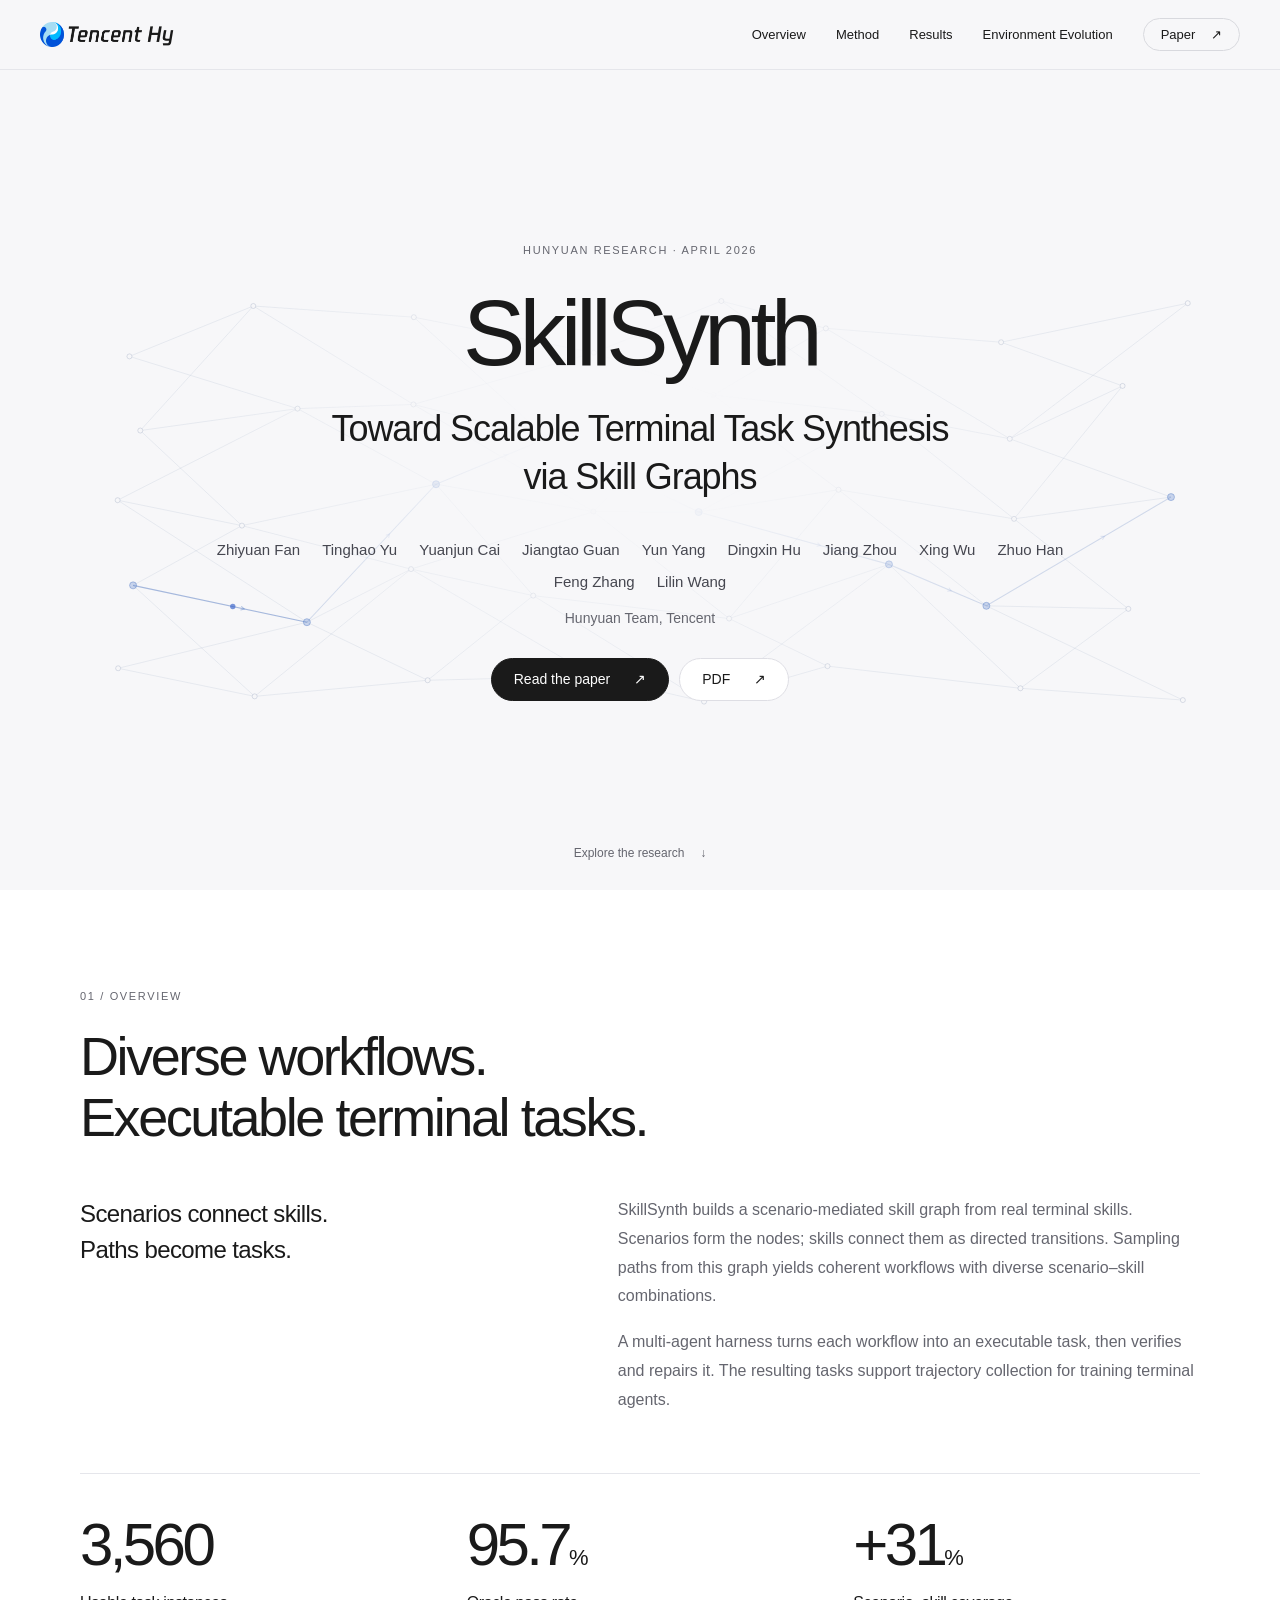
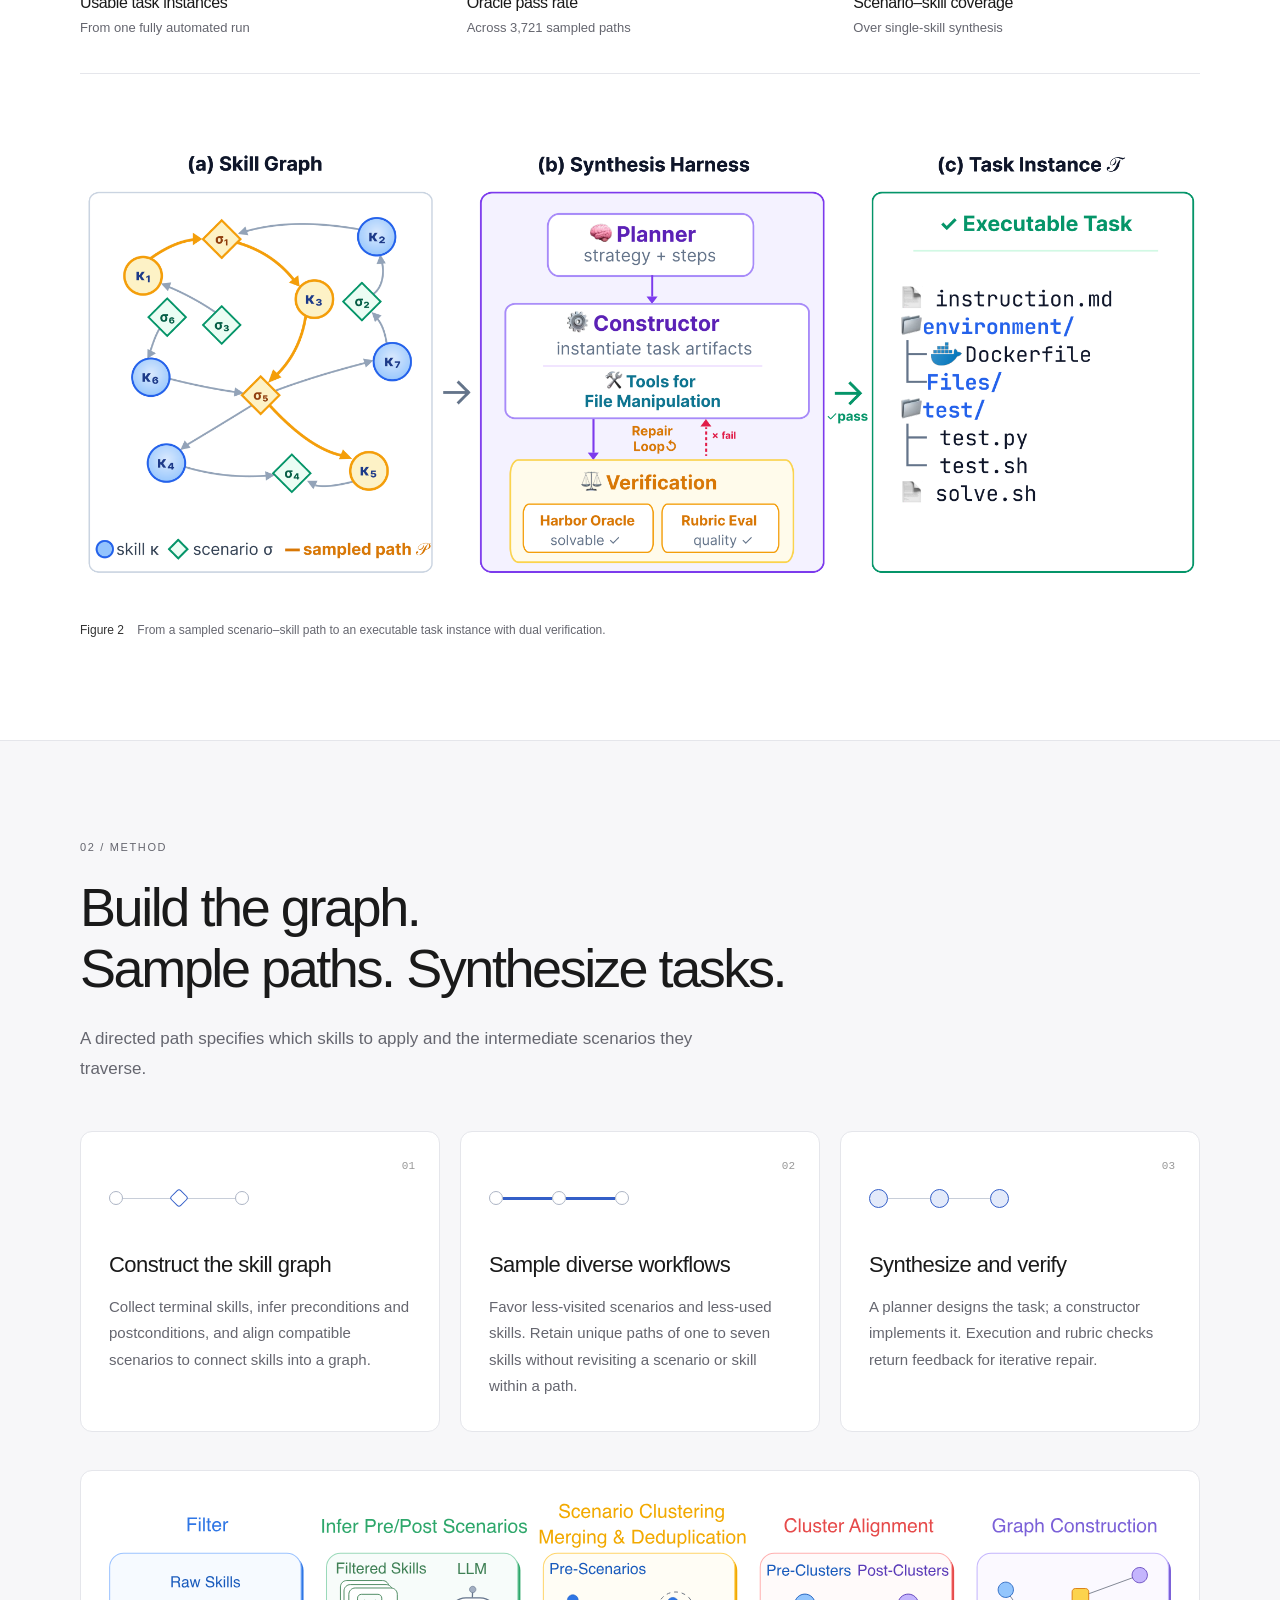
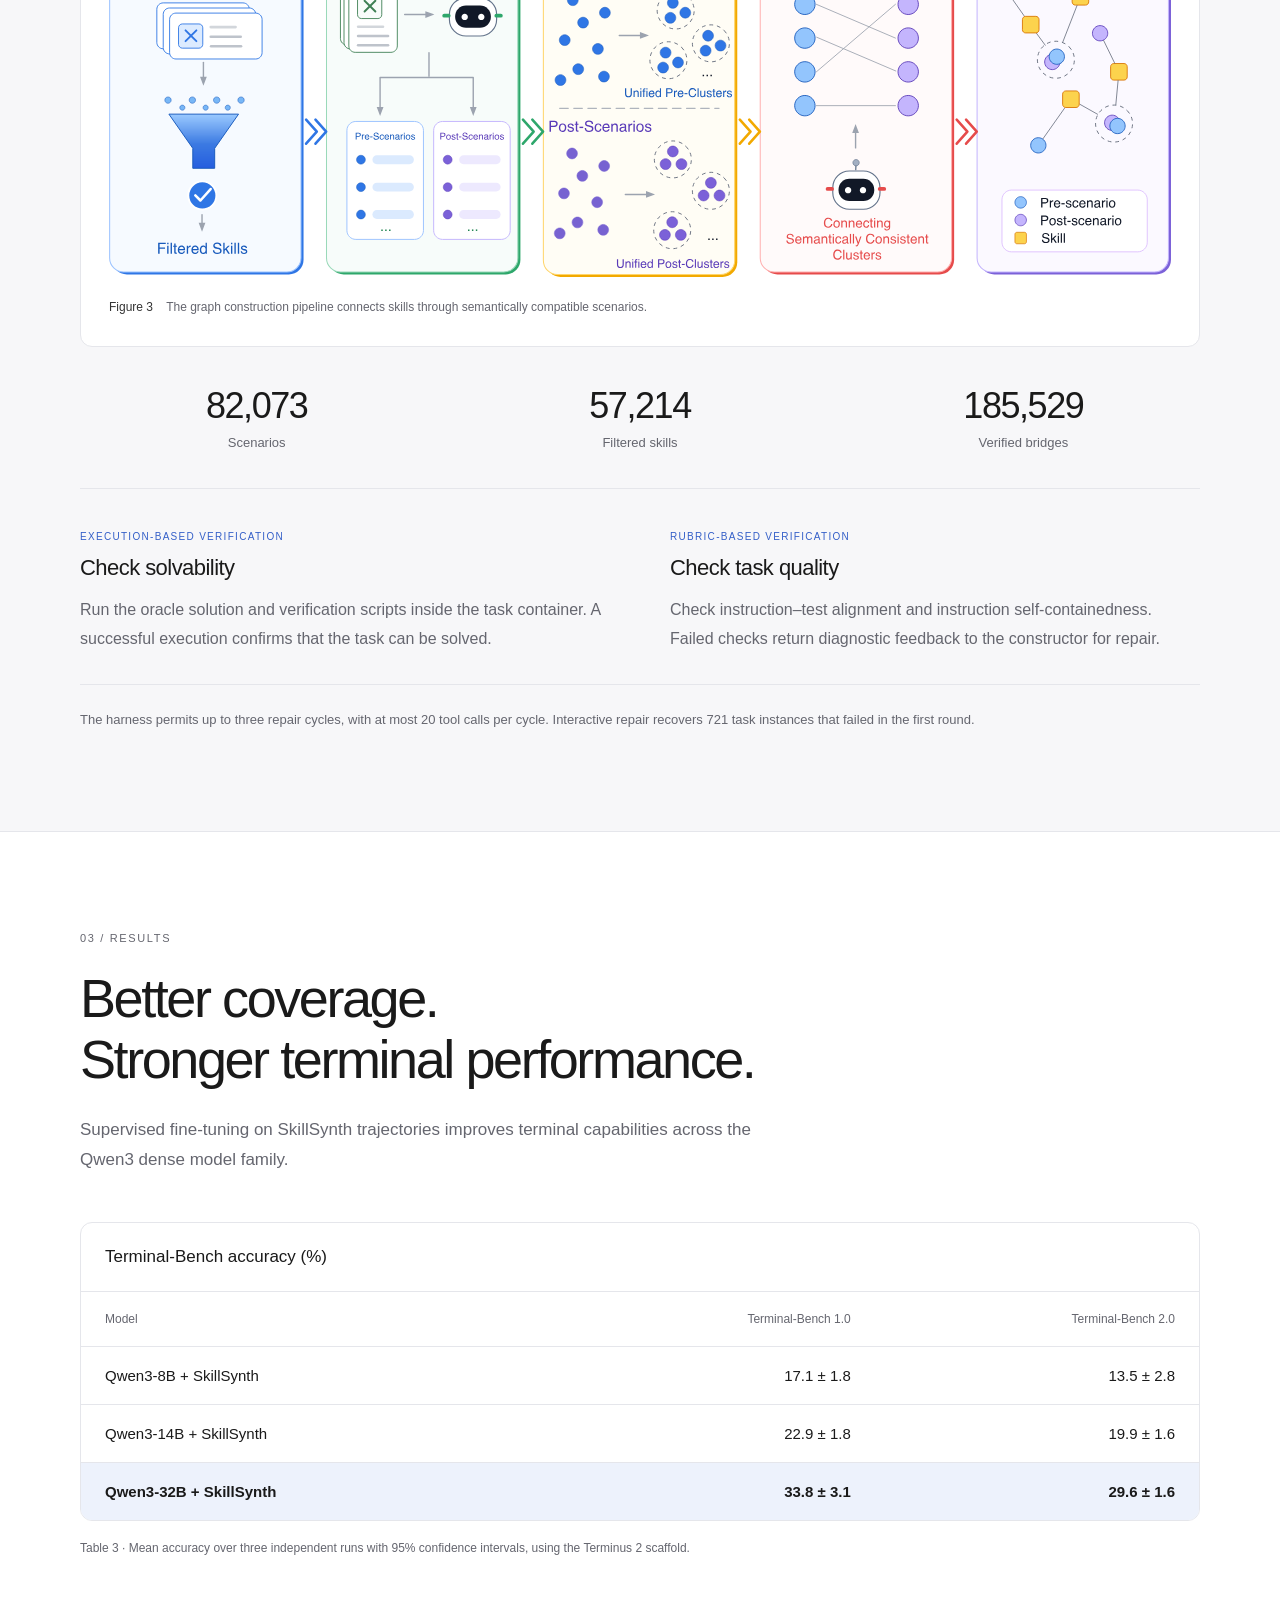
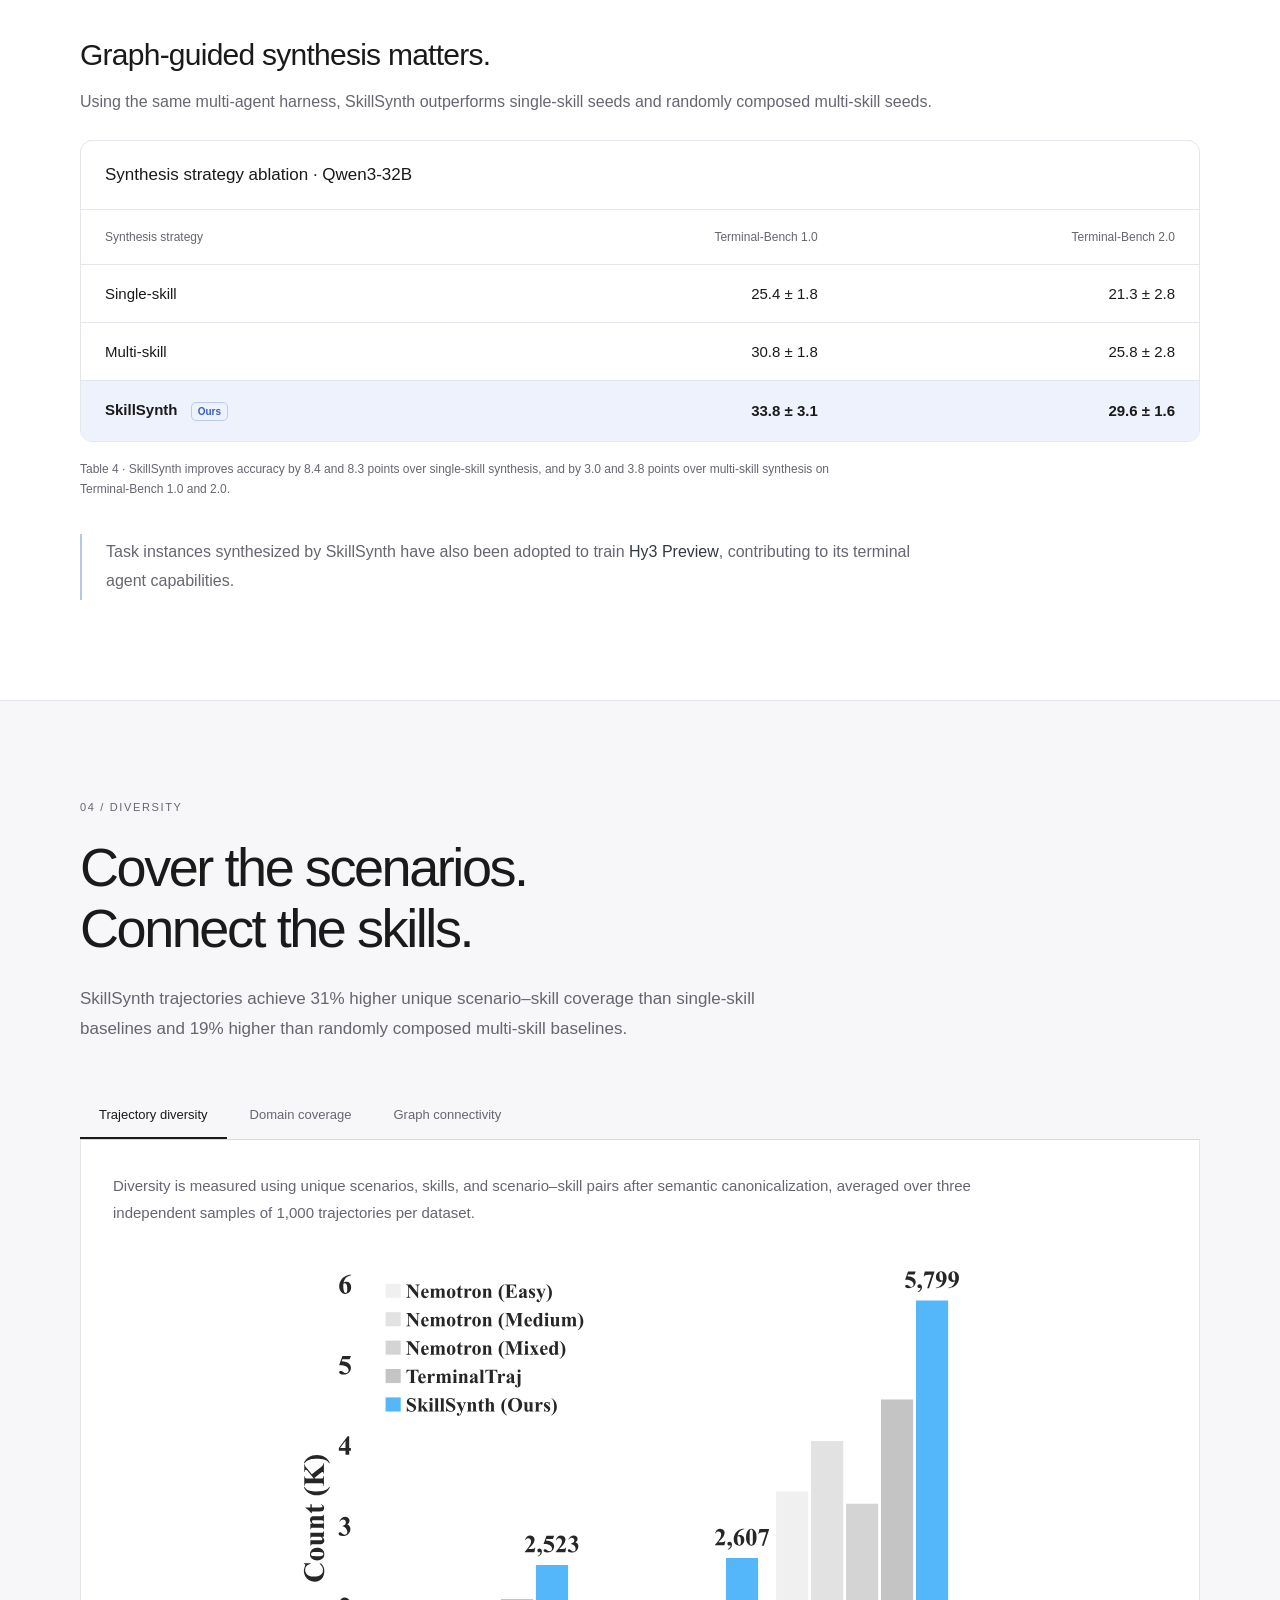
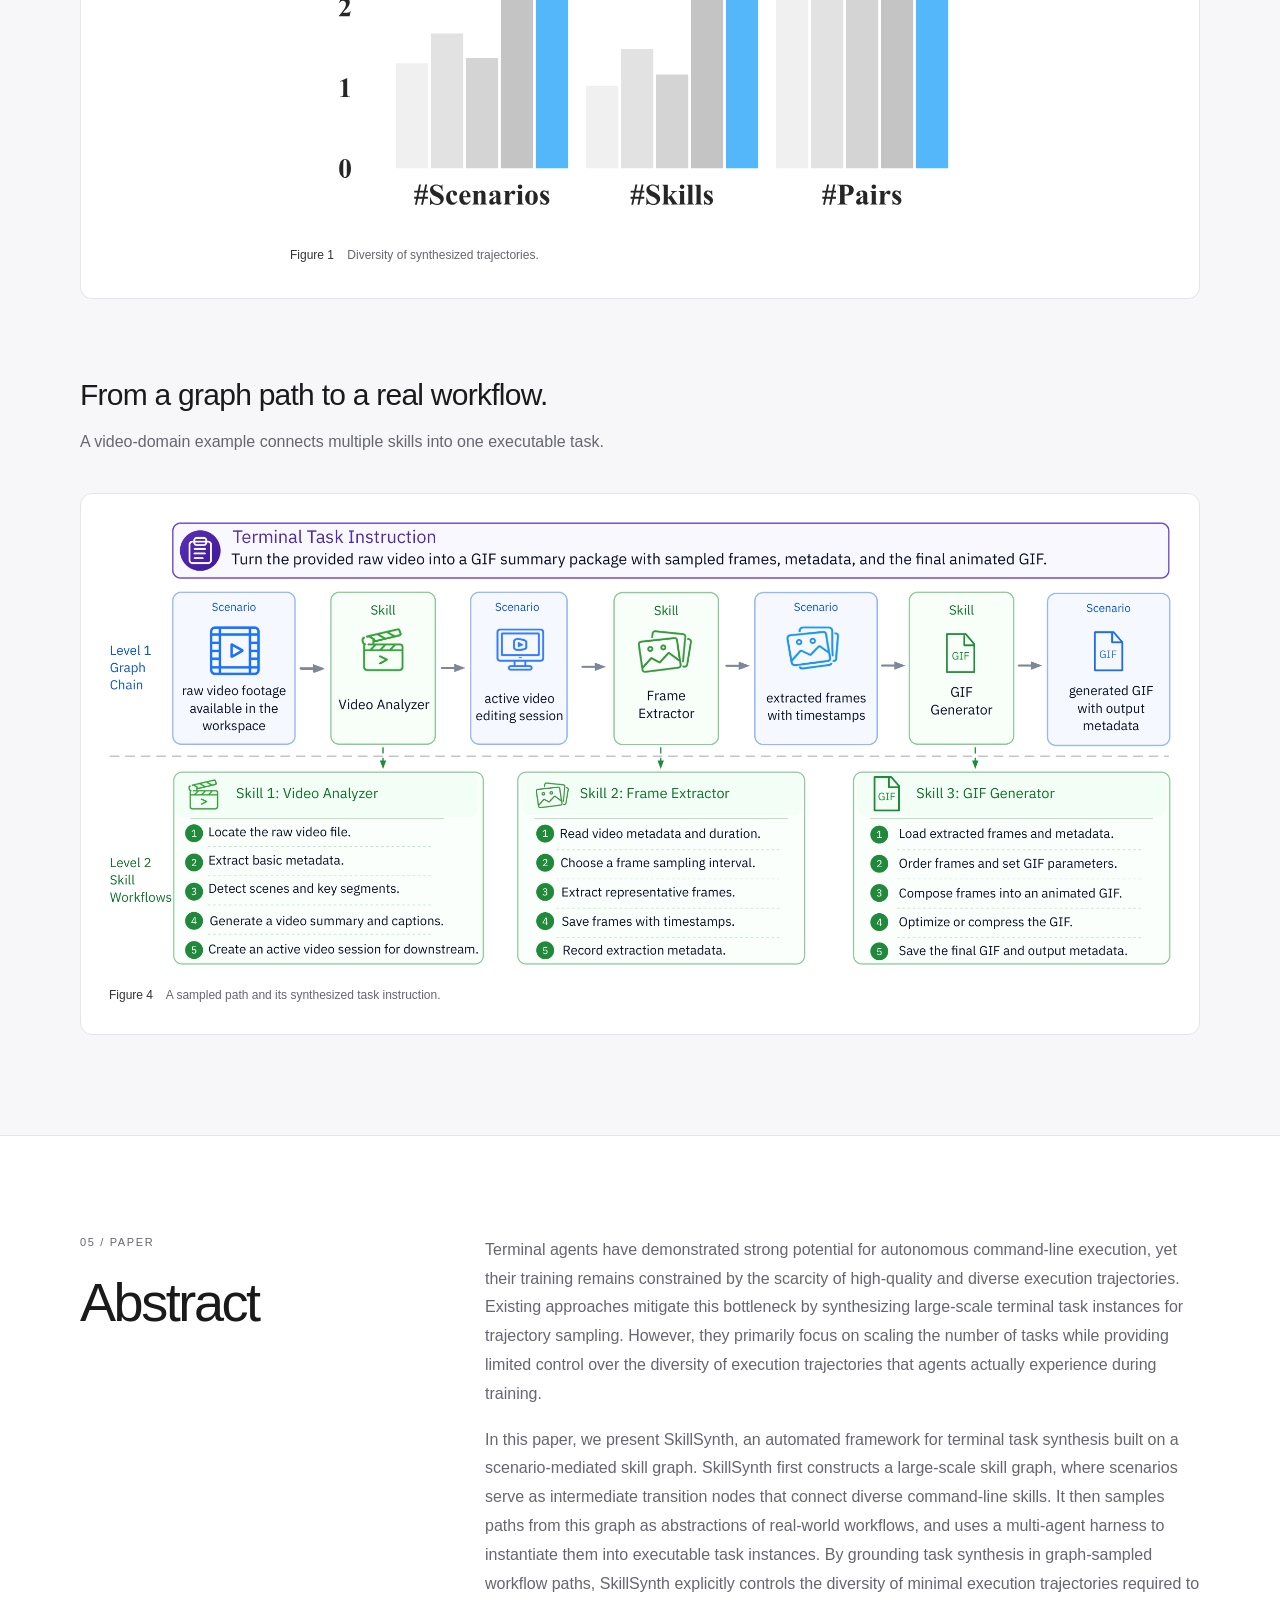
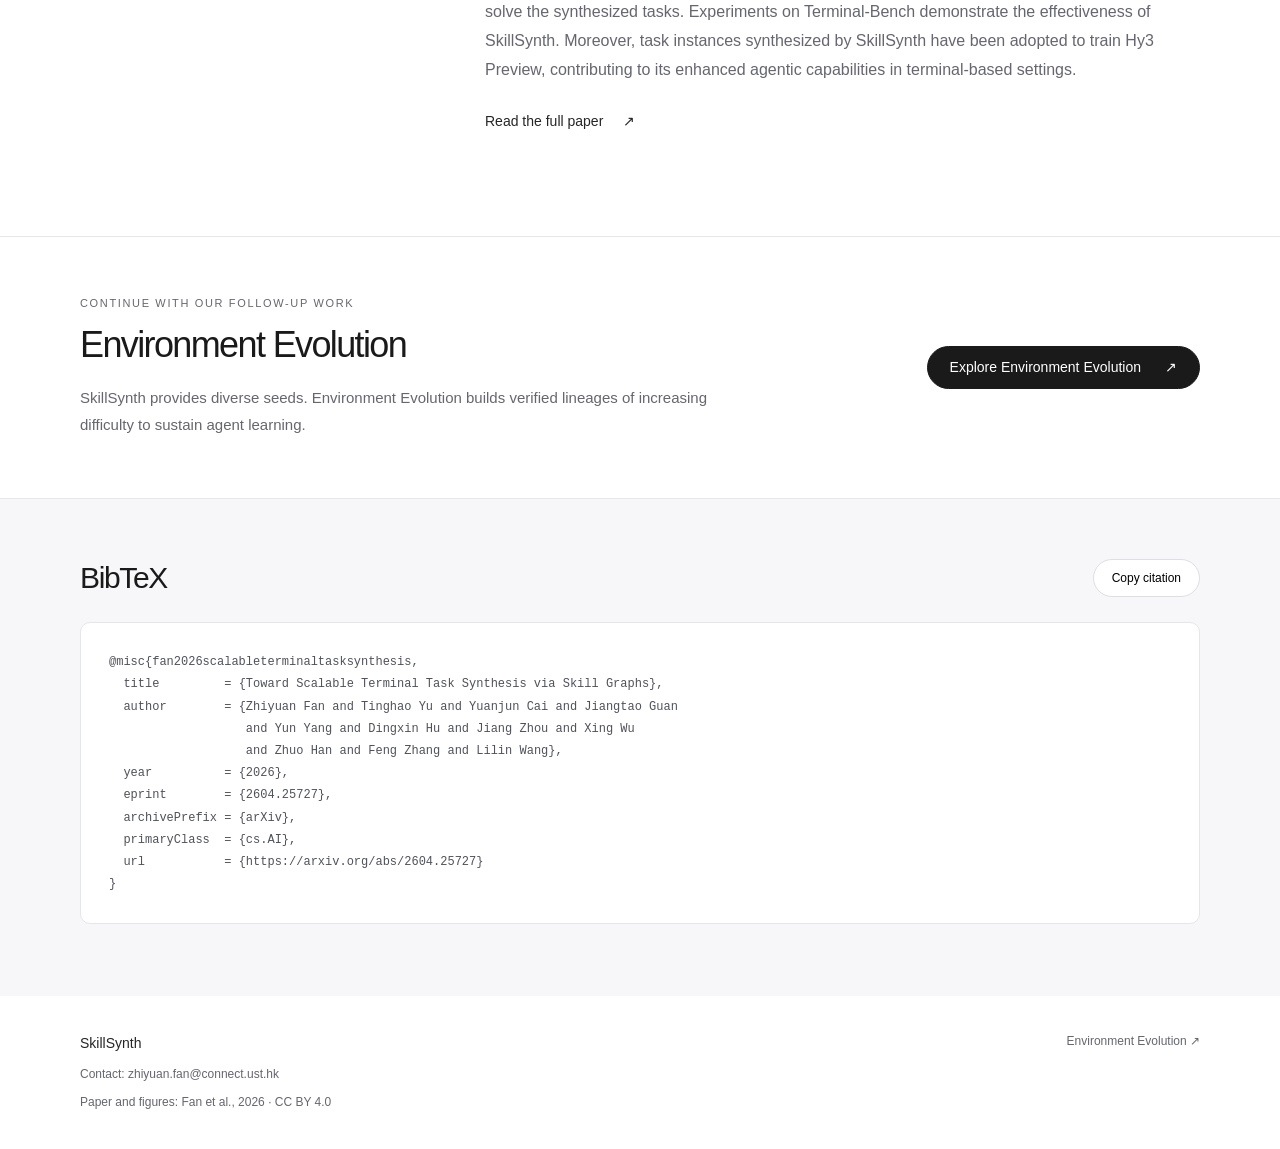
==== skillsynth/index.html @ a868270e "update" ====
<!doctype html>
<html lang="en">
<head>
  <meta charset="utf-8">
  <meta name="viewport" content="width=device-width, initial-scale=1">
  <meta name="color-scheme" content="light">
  <title>SkillSynth: Toward Scalable Terminal Task Synthesis via Skill Graphs</title>
  <meta name="description" content="SkillSynth synthesizes diverse executable terminal tasks by sampling workflows from a scenario-mediated skill graph.">
  <meta property="og:title" content="SkillSynth: Toward Scalable Terminal Task Synthesis via Skill Graphs">
  <meta property="og:description" content="From skill graphs to diverse, executable terminal tasks.">
  <meta property="og:type" content="website">
  <meta property="og:url" content="https://environment-evolution.github.io/skillsynth/">
  <meta name="citation_title" content="Toward Scalable Terminal Task Synthesis via Skill Graphs">
  <meta name="citation_author" content="Zhiyuan Fan">
  <meta name="citation_author" content="Tinghao Yu">
  <meta name="citation_author" content="Yuanjun Cai">
  <meta name="citation_author" content="Jiangtao Guan">
  <meta name="citation_author" content="Yun Yang">
  <meta name="citation_author" content="Dingxin Hu">
  <meta name="citation_author" content="Jiang Zhou">
  <meta name="citation_author" content="Xing Wu">
  <meta name="citation_author" content="Zhuo Han">
  <meta name="citation_author" content="Feng Zhang">
  <meta name="citation_author" content="Lilin Wang">
  <meta name="citation_publication_date" content="2026/04/28">
  <meta name="citation_pdf_url" content="https://arxiv.org/pdf/2604.25727">
  <link rel="canonical" href="https://environment-evolution.github.io/skillsynth/">
  <link rel="stylesheet" href="../styles.css">
  <link rel="stylesheet" href="styles.css">
  <script src="graph.js" defer></script>
  <script src="../site.js" defer></script>
</head>
<body>
  <a class="skip-link" href="#overview">Skip to content</a>
  <header class="site-header"><div class="header-inner">
    <a class="brand" href="https://hy.tencent.ai/" aria-label="Tencent Hy home"><img src="../assets/hy-logo.png" alt="Tencent Hy" width="534" height="96"></a>
    <nav aria-label="Main navigation"><a href="#overview">Overview</a><a href="#method">Method</a><a href="#results">Results</a><a href="../">Environment Evolution</a><a class="nav-paper" href="https://arxiv.org/abs/2604.25727">Paper <span aria-hidden="true">↗</span></a></nav>
  </div></header>
  <main>
    <section class="hero" aria-labelledby="paper-title">
      <canvas class="skill-graph-art" aria-hidden="true"></canvas>
      <div class="hero-content">
        <p class="eyebrow">HUNYUAN RESEARCH · APRIL 2026</p>
        <h1 id="paper-title">SkillSynth<span>Toward Scalable Terminal Task Synthesis<br> via Skill Graphs</span></h1>
        <p class="authors"><span>Zhiyuan Fan</span><span>Tinghao Yu</span><span>Yuanjun Cai</span><span>Jiangtao Guan</span><span>Yun Yang</span><span>Dingxin Hu</span><span>Jiang Zhou</span><span>Xing Wu</span><span>Zhuo Han</span><span>Feng Zhang</span><span>Lilin Wang</span></p>
        <p class="affiliation">Hunyuan Team, Tencent</p>
        <div class="hero-actions"><a class="button primary" href="https://arxiv.org/abs/2604.25727">Read the paper <span aria-hidden="true">↗</span></a><a class="button" href="https://arxiv.org/pdf/2604.25727">PDF <span aria-hidden="true">↗</span></a></div>
      </div>
      <a class="explore" href="#overview">Explore the research <span aria-hidden="true">↓</span></a>
    </section>

    <section class="section" id="overview" aria-labelledby="overview-title">
      <div class="section-heading"><p class="eyebrow">01 / OVERVIEW</p><h2 id="overview-title">Diverse workflows.<br>Executable terminal tasks.</h2></div>
      <div class="intro-grid"><p class="lead">Scenarios connect skills.<br>Paths become tasks.</p><div class="prose"><p>SkillSynth builds a scenario-mediated skill graph from real terminal skills. Scenarios form the nodes; skills connect them as directed transitions. Sampling paths from this graph yields coherent workflows with diverse scenario–skill combinations.</p><p>A multi-agent harness turns each workflow into an executable task, then verifies and repairs it. The resulting tasks support trajectory collection for training terminal agents.</p></div></div>
      <div class="highlights"><div><span class="metric">3,560</span><h3>Usable task instances</h3><p>From one fully automated run</p></div><div><span class="metric">95.7<span>%</span></span><h3>Oracle pass rate</h3><p>Across 3,721 sampled paths</p></div><div><span class="metric">+31<span>%</span></span><h3>Scenario–skill coverage</h3><p>Over single-skill synthesis</p></div></div>
      <figure class="paper-figure"><a href="assets/figures/main_v3.png" target="_blank" rel="noopener" aria-label="Open Figure 2 at full size"><img src="assets/figures/main_v3.png" alt="SkillSynth overview: sample a compositional workflow from a skill graph, instantiate it with a multi-agent harness, and verify the resulting executable terminal task." width="2040" height="778" loading="lazy"></a><figcaption><span>Figure 2</span> From a sampled scenario–skill path to an executable task instance with dual verification.</figcaption></figure>
    </section>

    <section class="band" id="method" aria-labelledby="method-title"><div class="section">
      <div class="section-heading"><p class="eyebrow">02 / METHOD</p><h2 id="method-title">Build the graph.<br>Sample paths. Synthesize tasks.</h2><p class="section-intro">A directed path specifies which skills to apply and the intermediate scenarios they traverse.</p></div>
      <div class="directions">
        <article><div class="sequence" aria-hidden="true"><i></i><b></b><i class="scenario-node"></i><b></b><i></i></div><span class="card-index">01</span><h3>Construct the skill graph</h3><p>Collect terminal skills, infer preconditions and postconditions, and align compatible scenarios to connect skills into a graph.</p></article>
        <article><div class="sequence" aria-hidden="true"><i></i><b class="skill-edge"></b><i></i><b class="skill-edge"></b><i></i></div><span class="card-index">02</span><h3>Sample diverse workflows</h3><p>Favor less-visited scenarios and less-used skills. Retain unique paths of one to seven skills without revisiting a scenario or skill within a path.</p></article>
        <article><div class="sequence" aria-hidden="true"><i class="added"></i><b></b><i class="added"></i><b></b><i class="added"></i></div><span class="card-index">03</span><h3>Synthesize and verify</h3><p>A planner designs the task; a constructor implements it. Execution and rubric checks return feedback for iterative repair.</p></article>
      </div>
      <figure class="paper-figure white"><a href="assets/figures/Building_Graph.svg" target="_blank" rel="noopener" aria-label="Open Figure 3 at full size"><img src="assets/figures/Building_Graph.svg" alt="Skill graph construction: skill filtering, scenario inference, deduplication, cross-skill alignment, and scenario merging and filtering." width="1644" height="588" loading="lazy"></a><figcaption><span>Figure 3</span> The graph construction pipeline connects skills through semantically compatible scenarios.</figcaption></figure>
      <div class="graph-stats"><div><strong>82,073</strong><span>Scenarios</span></div><div><strong>57,214</strong><span>Filtered skills</span></div><div><strong>185,529</strong><span>Verified bridges</span></div></div>
      <div class="two-columns"><article><span class="small-label">EXECUTION-BASED VERIFICATION</span><h3>Check solvability</h3><p>Run the oracle solution and verification scripts inside the task container. A successful execution confirms that the task can be solved.</p></article><article><span class="small-label">RUBRIC-BASED VERIFICATION</span><h3>Check task quality</h3><p>Check instruction–test alignment and instruction self-containedness. Failed checks return diagnostic feedback to the constructor for repair.</p></article></div>
      <p class="method-note">The harness permits up to three repair cycles, with at most 20 tool calls per cycle. Interactive repair recovers 721 task instances that failed in the first round.</p>
    </div></section>

    <section class="section" id="results" aria-labelledby="results-title">
      <div class="section-heading"><p class="eyebrow">03 / RESULTS</p><h2 id="results-title">Better coverage.<br>Stronger terminal performance.</h2><p class="section-intro">Supervised fine-tuning on SkillSynth trajectories improves terminal capabilities across the Qwen3 dense model family.</p></div>
      <div class="table-wrap"><table><caption>Terminal-Bench accuracy (%)</caption><thead><tr><th scope="col">Model</th><th scope="col">Terminal-Bench 1.0</th><th scope="col">Terminal-Bench 2.0</th></tr></thead><tbody><tr><th scope="row">Qwen3-8B + SkillSynth</th><td>17.1 ± 1.8</td><td>13.5 ± 2.8</td></tr><tr><th scope="row">Qwen3-14B + SkillSynth</th><td>22.9 ± 1.8</td><td>19.9 ± 1.6</td></tr><tr class="our-result"><th scope="row">Qwen3-32B + SkillSynth</th><td>33.8 ± 3.1</td><td>29.6 ± 1.6</td></tr></tbody></table></div>
      <p class="result-note">Table 3 · Mean accuracy over three independent runs with 95% confidence intervals, using the Terminus 2 scaffold.</p>
      <div class="method-heading"><h3>Graph-guided synthesis matters.</h3><p>Using the same multi-agent harness, SkillSynth outperforms single-skill seeds and randomly composed multi-skill seeds.</p></div>
      <div class="table-wrap ablation-table"><table><caption>Synthesis strategy ablation · Qwen3-32B</caption><thead><tr><th scope="col">Synthesis strategy</th><th scope="col">Terminal-Bench 1.0</th><th scope="col">Terminal-Bench 2.0</th></tr></thead><tbody><tr><th scope="row">Single-skill</th><td>25.4 ± 1.8</td><td>21.3 ± 2.8</td></tr><tr><th scope="row">Multi-skill</th><td>30.8 ± 1.8</td><td>25.8 ± 2.8</td></tr><tr class="our-result"><th scope="row">SkillSynth <span>Ours</span></th><td>33.8 ± 3.1</td><td>29.6 ± 1.6</td></tr></tbody></table></div>
      <p class="result-note">Table 4 · SkillSynth improves accuracy by 8.4 and 8.3 points over single-skill synthesis, and by 3.0 and 3.8 points over multi-skill synthesis on Terminal-Bench 1.0 and 2.0.</p>
      <div class="adoption-note"><p>Task instances synthesized by SkillSynth have also been adopted to train <strong>Hy3 Preview</strong>, contributing to its terminal agent capabilities.</p></div>
    </section>

    <section class="band" aria-labelledby="diversity-title"><div class="section">
      <div class="section-heading"><p class="eyebrow">04 / DIVERSITY</p><h2 id="diversity-title">Cover the scenarios.<br>Connect the skills.</h2><p class="section-intro">SkillSynth trajectories achieve 31% higher unique scenario–skill coverage than single-skill baselines and 19% higher than randomly composed multi-skill baselines.</p></div>
      <div class="tabs" role="tablist" aria-label="Diversity analyses"><button type="button" role="tab" id="tab-coverage" aria-selected="true" aria-controls="panel-coverage">Trajectory diversity</button><button type="button" role="tab" id="tab-domains" aria-selected="false" aria-controls="panel-domains" tabindex="-1">Domain coverage</button><button type="button" role="tab" id="tab-connectivity" aria-selected="false" aria-controls="panel-connectivity" tabindex="-1">Graph connectivity</button></div>
      <div class="analysis-panel" role="tabpanel" id="panel-coverage" aria-labelledby="tab-coverage" tabindex="0"><p>Diversity is measured using unique scenarios, skills, and scenario–skill pairs after semantic canonicalization, averaged over three independent samples of 1,000 trajectories per dataset.</p><figure class="compact-figure"><a href="assets/figures/diversity_three_metric_groups.svg" target="_blank" rel="noopener" aria-label="Open Figure 1 at full size"><img src="assets/figures/diversity_three_metric_groups.svg" alt="Comparison of unique scenarios, skills, and scenario–skill pairs across task synthesis strategies, showing higher trajectory diversity with SkillSynth." width="774" height="633" loading="lazy"></a><figcaption><span>Figure 1</span> Diversity of synthesized trajectories.</figcaption></figure></div>
      <div class="analysis-panel" role="tabpanel" id="panel-domains" aria-labelledby="tab-domains" tabindex="0" hidden><p>The skill graph covers a broad range of domains, including long-tail areas such as Audio &amp; Speech and 3D &amp; Simulation.</p><figure class="compact-figure"><a href="assets/figures/category_distribution_sorted_bar_gradient.svg" target="_blank" rel="noopener" aria-label="Open skill domain distribution at full size"><img src="assets/figures/category_distribution_sorted_bar_gradient.svg" alt="Distribution of skills across domains in the SkillSynth graph." width="1398" height="849" loading="lazy"></a><figcaption>Skill-domain distribution from the paper’s graph analysis.</figcaption></figure></div>
      <div class="analysis-panel" role="tabpanel" id="panel-connectivity" aria-labelledby="tab-connectivity" tabindex="0" hidden><p>85.6% of scenarios belong to the largest weakly connected component. The graph contains 16,632,220 enumerated paths requiring seven or more skills.</p><figure class="compact-figure"><a href="assets/figures/degree_final.svg" target="_blank" rel="noopener" aria-label="Open scenario degree distribution at full size"><img src="assets/figures/degree_final.svg" alt="Scenario node degree distribution in the constructed skill graph." width="741" height="531" loading="lazy"></a><figcaption>Scenario-node degree distribution from the paper’s graph analysis.</figcaption></figure></div>
      <div class="method-heading"><h3>From a graph path to a real workflow.</h3><p>A video-domain example connects multiple skills into one executable task.</p></div>
      <figure class="paper-figure white"><a href="assets/figures/Example.png" target="_blank" rel="noopener" aria-label="Open Figure 4 at full size"><img src="assets/figures/Example.png" alt="An example skill-graph path in the video domain and the corresponding synthesized task instruction, requiring multiple skills in sequence." width="2028" height="847" loading="lazy"></a><figcaption><span>Figure 4</span> A sampled path and its synthesized task instruction.</figcaption></figure>
    </div></section>

    <section class="section abstract-section" aria-labelledby="abstract-title"><div class="section-heading"><p class="eyebrow">05 / PAPER</p><h2 id="abstract-title">Abstract</h2></div><div class="abstract-text"><p>Terminal agents have demonstrated strong potential for autonomous command-line execution, yet their training remains constrained by the scarcity of high-quality and diverse execution trajectories. Existing approaches mitigate this bottleneck by synthesizing large-scale terminal task instances for trajectory sampling. However, they primarily focus on scaling the number of tasks while providing limited control over the diversity of execution trajectories that agents actually experience during training.</p><p>In this paper, we present SkillSynth, an automated framework for terminal task synthesis built on a scenario-mediated skill graph. SkillSynth first constructs a large-scale skill graph, where scenarios serve as intermediate transition nodes that connect diverse command-line skills. It then samples paths from this graph as abstractions of real-world workflows, and uses a multi-agent harness to instantiate them into executable task instances. By grounding task synthesis in graph-sampled workflow paths, SkillSynth explicitly controls the diversity of minimal execution trajectories required to solve the synthesized tasks. Experiments on Terminal-Bench demonstrate the effectiveness of SkillSynth. Moreover, task instances synthesized by SkillSynth have been adopted to train Hy3 Preview, contributing to its enhanced agentic capabilities in terminal-based settings.</p><a class="text-link" href="https://arxiv.org/html/2604.25727v1">Read the full paper <span aria-hidden="true">↗</span></a></div></section>

    <section class="followup-band" aria-labelledby="followup-title"><div class="section"><div><p class="eyebrow">CONTINUE WITH OUR FOLLOW-UP WORK</p><h2 id="followup-title">Environment Evolution</h2><p>SkillSynth provides diverse seeds. Environment Evolution builds verified lineages of increasing difficulty to sustain agent learning.</p></div><a class="button primary" href="../">Explore Environment Evolution <span aria-hidden="true">↗</span></a></div></section>

    <section class="citation-band" id="citation" aria-labelledby="citation-title"><div class="section"><div class="citation-heading"><h2 id="citation-title">BibTeX</h2><button type="button" class="button copy-button" id="copy-citation">Copy citation</button></div><pre tabindex="0" aria-label="BibTeX citation"><code id="bibtex">@misc{fan2026scalableterminaltasksynthesis,
  title         = {Toward Scalable Terminal Task Synthesis via Skill Graphs},
  author        = {Zhiyuan Fan and Tinghao Yu and Yuanjun Cai and Jiangtao Guan
                   and Yun Yang and Dingxin Hu and Jiang Zhou and Xing Wu
                   and Zhuo Han and Feng Zhang and Lilin Wang},
  year          = {2026},
  eprint        = {2604.25727},
  archivePrefix = {arXiv},
  primaryClass  = {cs.AI},
  url           = {https://arxiv.org/abs/2604.25727}
}</code></pre><p class="copy-status" id="copy-status" role="status" aria-live="polite"></p></div></section>
  </main>
  <footer class="site-footer"><div><span>SkillSynth</span><p>Contact: <a href="mailto:zhiyuan.fan@connect.ust.hk">zhiyuan.fan@connect.ust.hk</a></p><p>Paper and figures: <a href="https://arxiv.org/abs/2604.25727">Fan et al., 2026</a> · <a href="https://creativecommons.org/licenses/by/4.0/">CC BY 4.0</a></p></div><a href="../">Environment Evolution ↗</a></footer>
</body>
</html>
---- styles.css ----
:root{font-family:Inter,-apple-system,BlinkMacSystemFont,"Segoe UI",Helvetica,Arial,sans-serif;color:#1a1a1a;background:#fff;font-synthesis:none;-webkit-font-smoothing:antialiased;text-rendering:optimizeLegibility;--muted:#65666f;--line:#e5e6eb;--paper:#f7f7f9;--blue:#345fc8}
*{box-sizing:border-box}html{scroll-behavior:smooth;scroll-padding-top:88px}body{margin:0}a{color:inherit;text-decoration:none}button{font:inherit;cursor:pointer}button,a{-webkit-tap-highlight-color:transparent}a:focus-visible,button:focus-visible,[tabindex]:focus-visible{outline:2px solid var(--blue);outline-offset:5px}img{display:block;max-width:100%;height:auto}figure,p{margin:0}h1,h2,h3{margin:0;font-weight:500}h2{font-size:clamp(34px,4.3vw,54px);line-height:1.13;letter-spacing:-.045em}h3{font-size:22px;line-height:1.3;letter-spacing:-.025em}[hidden]{display:none!important}.skip-link{position:fixed;left:16px;top:-80px;padding:12px 20px;background:#fff;z-index:100}.skip-link:focus{top:12px}
.site-header{position:sticky;top:0;z-index:20;background:rgba(247,247,249,.93);backdrop-filter:blur(16px);border-bottom:1px solid var(--line)}.header-inner{max-width:1280px;margin:auto;padding:18px 40px;display:flex;align-items:center;justify-content:space-between;gap:24px}.brand img{width:134px}.header-inner nav{display:flex;align-items:center;gap:30px;font-size:13px}.header-inner nav a:hover{color:var(--blue)}.nav-paper{border:1px solid #d8d9de;border-radius:30px;padding:8px 17px}.nav-paper span{margin-left:12px}
.hero{position:relative;isolation:isolate;overflow:hidden;min-height:740px;min-height:min(820px,calc(100svh - 69px));display:grid;place-items:center;background:var(--paper);padding:95px 24px 110px;text-align:center}.evolution-art{position:absolute;inset:0;z-index:-1;width:100%;height:100%;pointer-events:none;mask-image:radial-gradient(ellipse 35% 30% at 50% 42%,transparent 12%,#000 100%)}.hero-content{max-width:1120px;animation:arrive 1.2s ease-out both}.eyebrow{font-size:11px;letter-spacing:.15em;font-weight:500;color:var(--muted);margin-bottom:24px}.hero .eyebrow{margin-bottom:27px}h1{font-size:clamp(46px,6.8vw,88px);line-height:1.08;letter-spacing:-.06em}h1>span{display:block;font-size:clamp(30px,3.3vw,43px);line-height:1.3;font-weight:400;letter-spacing:-.03em;margin-top:17px}.authors{display:flex;justify-content:center;flex-wrap:wrap;gap:9px 22px;max-width:850px;margin:37px auto 0;font-size:15px;line-height:1.5;color:#464750}.authors span{white-space:nowrap}.affiliation{margin-top:17px;color:var(--muted);font-size:14px}.hero-actions{display:flex;justify-content:center;gap:10px;margin-top:32px}.button{display:inline-flex;align-items:center;justify-content:center;gap:24px;min-height:43px;padding:11px 22px;border:1px solid #dedee4;border-radius:28px;background:#fff;font-size:14px;line-height:1.3;transition:background .2s,transform .2s}.button:hover{background:#ededf2;transform:translateY(-1px)}.button.primary{background:#1a1a1a;color:#fff;border-color:#1a1a1a}.button.primary:hover{background:#373737}.explore{position:absolute;bottom:30px;font-size:12px;color:var(--muted);display:flex;gap:16px;align-items:center}
.section{width:min(1120px,calc(100% - 80px));margin:0 auto;padding:100px 0}.section-heading{margin-bottom:48px}.section-intro{max-width:680px;font-size:17px;line-height:1.75;color:var(--muted);margin-top:25px}.intro-grid{display:grid;grid-template-columns:1fr 1.25fr;gap:72px}.lead{font-size:24px;line-height:1.5;letter-spacing:-.025em}.prose,.two-columns p,.scheduler-rule,.abstract-text{color:var(--muted);font-size:16px;line-height:1.8}.prose p+p,.abstract-text p+p{margin-top:17px}.highlights{display:grid;grid-template-columns:repeat(3,1fr);gap:40px;margin:58px 0;border-top:1px solid var(--line);border-bottom:1px solid var(--line);padding:38px 0}.metric{display:block;font-size:60px;line-height:1.1;letter-spacing:-.06em;font-weight:500;margin-bottom:15px}.metric>span{font-size:22px;letter-spacing:-.02em}.highlights h3{font-size:16px;margin-bottom:7px}.highlights p{font-size:13px;color:var(--muted)}.paper-figure{margin-top:38px}.paper-figure>a{display:block;padding:20px 0}.paper-figure img{width:100%}figcaption{font-size:12px;line-height:1.7;color:var(--muted);margin-top:20px;max-width:940px}figcaption>span{color:#333;font-weight:500;margin-right:10px}.white{padding:28px;background:#fff;border:1px solid var(--line);border-radius:12px}.white>a{padding:0}.band{background:var(--paper);border-block:1px solid var(--line)}
.directions{display:grid;grid-template-columns:repeat(3,1fr);gap:20px}.directions article{position:relative;padding:32px 28px;background:#fff;border:1px solid var(--line);border-radius:12px}.card-index{position:absolute;right:24px;top:28px;color:#999;font-family:ui-monospace,monospace;font-size:11px}.directions p{font-size:15px;line-height:1.75;color:var(--muted);margin-top:14px}.sequence{display:flex;align-items:center;width:140px;height:44px;margin:12px 0 31px}.sequence i{width:14px;height:14px;border:1px solid #adb5c5;border-radius:50%;flex-shrink:0;background:#fff}.sequence b{height:1px;flex:1;background:#c8ced9}.sequence .added{background:#e3eafa;border-color:var(--blue);width:19px;height:19px}.sequence .scenario-node{border-color:var(--blue);border-radius:3px;transform:rotate(45deg)}.sequence .skill-edge{background:var(--blue);height:3px}.method-heading{margin-top:76px}.method-heading h3{font-size:30px}.method-heading p{margin-top:14px;color:var(--muted);line-height:1.7}.two-columns{display:grid;grid-template-columns:1fr 1fr;gap:60px;margin-top:42px}.small-label{font-size:10px;color:var(--blue);letter-spacing:.13em;display:block;margin-bottom:12px}.two-columns h3{margin-bottom:14px}.method-note{font-size:13px;line-height:1.7;color:var(--muted);margin-top:30px;padding-top:24px;border-top:1px solid var(--line)}
.lineage{display:flex;align-items:center;justify-content:space-between;gap:20px;padding:24px 0 42px}.lineage>div{width:180px;border:1px solid var(--line);border-radius:12px;text-align:center;padding:28px 14px;background:var(--paper)}.lineage div>span{display:block;font-size:10px;letter-spacing:.08em;color:var(--muted)}.lineage strong{display:block;font-family:Georgia,serif;font-weight:400;font-size:42px;margin-top:14px}.lineage .active-generation{border-color:#b5c5ed;background:#f2f5fc}.lineage-arrow{font-size:24px;color:#b4bac6}.scheduler-rule{display:grid;grid-template-columns:1fr 1fr;gap:60px;border-top:1px solid var(--line);padding-top:30px}.scheduler-rule strong{font-weight:500;color:#292929}
.table-wrap{overflow-x:auto;border:1px solid var(--line);border-radius:12px;background:#fff}table{border-collapse:collapse;width:100%;text-align:left;font-size:15px}caption{text-align:left;padding:24px;font-size:17px;font-weight:500}th,td{padding:20px 24px;border-top:1px solid var(--line)}thead th{font-size:12px;color:var(--muted);font-weight:400}tbody th{font-weight:400}td{font-variant-numeric:tabular-nums}th:not(:first-child),td{text-align:right}.our-result{background:#edf2fc}.our-result th,.our-result td{font-weight:600}.our-result th>span{display:inline-block;font-size:10px;border:1px solid #bccbef;color:var(--blue);border-radius:5px;padding:3px 6px;margin-left:9px;vertical-align:middle}.result-note{font-size:12px;color:var(--muted);line-height:1.7;margin-top:17px;max-width:800px}.analysis-heading{margin-top:64px;margin-bottom:25px;font-size:27px}.tabs{display:flex;gap:4px;border-bottom:1px solid #d7dae2;overflow-x:auto}.tabs button{white-space:nowrap;background:none;border:0;border-bottom:2px solid transparent;padding:15px 19px;color:var(--muted);font-size:13px}.tabs button[aria-selected=true]{border-color:#1a1a1a;color:#1a1a1a}.tabs button:hover{color:var(--blue)}.analysis-panel{background:#fff;border:1px solid var(--line);border-top:0;padding:32px;border-radius:0 0 12px 12px}.analysis-panel>p{max-width:880px;font-size:15px;line-height:1.8;color:var(--muted);margin-bottom:28px}.analysis-panel img{width:100%}.abstract-section{display:grid;grid-template-columns:1fr 2.2fr;gap:80px}.abstract-text{font-size:16px}.text-link{display:inline-flex;gap:20px;color:#252525;margin-top:24px;font-size:14px}.text-link:hover{text-decoration:underline}.citation-band{background:var(--paper);border-top:1px solid var(--line)}.citation-band .section{padding:60px 0 42px}.citation-heading{display:flex;align-items:center;justify-content:space-between;gap:20px;margin-bottom:25px}.citation-heading h2{font-size:30px}.copy-button{font-size:12px;min-height:38px;padding:10px 18px}pre{margin:0;padding:28px;background:#fff;border:1px solid var(--line);border-radius:10px;white-space:pre-wrap;overflow-wrap:anywhere;font-size:12px;line-height:1.85;color:#50525b}code{font-family:ui-monospace,SFMono-Regular,Menlo,Consolas,monospace}.copy-status{min-height:20px;font-size:12px;color:var(--muted);margin-top:10px}.site-footer{max-width:1200px;margin:auto;padding:35px 40px;display:flex;justify-content:space-between;gap:25px;color:var(--muted);font-size:12px;line-height:1.8}.site-footer>div>span{font-size:14px;color:#252525}.site-footer p{margin-top:7px}.site-footer a:hover{text-decoration:underline}.site-footer>a{white-space:nowrap}
.prior-work{display:flex;align-items:center;justify-content:space-between;gap:32px;margin-bottom:32px;padding:26px 28px;border:1px solid var(--line);border-radius:12px;background:#fff}.prior-work>div{max-width:760px}.prior-work h3{font-size:20px}.prior-work p{margin-top:10px;color:var(--muted);font-size:14px;line-height:1.75}.prior-work .button{flex-shrink:0}.prior-work .small-label{margin-bottom:10px}
@media(max-width:600px){.prior-work{align-items:flex-start;flex-direction:column;gap:20px;padding:23px}.prior-work h3{font-size:20px}.prior-work p{font-size:14px}}
@keyframes arrive{from{opacity:0;transform:translateY(12px)}to{opacity:1;transform:translateY(0)}}
@media(min-width:1600px){.hero{min-height:790px}}
@media(max-width:900px){.header-inner{padding-inline:24px}.header-inner nav{gap:18px}.section{width:calc(100% - 48px);padding:75px 0}.hero{min-height:720px}.intro-grid{gap:35px}.directions{gap:12px}.directions article{padding:28px 20px}.directions h3{font-size:20px}.sequence{width:110px}.two-columns,.scheduler-rule{gap:35px}.abstract-section{gap:35px;grid-template-columns:1fr 2fr}.lineage{gap:12px}.lineage>div{width:150px}.metric{font-size:50px}}
@media(max-width:600px){html{scroll-padding-top:78px}.header-inner{padding:16px 20px}.brand img{width:120px}.header-inner nav>a:not(.nav-paper){display:none}.nav-paper{font-size:12px;padding:7px 13px}.hero{min-height:720px;padding:78px 22px 90px}.hero .eyebrow{font-size:9px;letter-spacing:.11em}h1{font-size:48px;max-width:440px;line-height:1.07}h1>span{font-size:27px;margin-top:18px}.authors{font-size:12px;gap:8px 16px;margin-top:29px;max-width:340px}.affiliation{font-size:13px}.hero-actions{margin-top:27px}.explore{bottom:26px}.section{width:calc(100% - 40px);padding:58px 0}.section-heading{margin-bottom:30px}.section-heading .eyebrow{margin-bottom:18px}h2{font-size:36px}.section-intro{font-size:15px;margin-top:20px}.intro-grid,.two-columns,.scheduler-rule,.abstract-section{grid-template-columns:1fr;gap:24px}.lead{font-size:21px}.prose,.two-columns p,.scheduler-rule,.abstract-text{font-size:15px}.highlights{gap:20px 12px;margin:34px 0;padding:28px 0}.metric{font-size:36px;margin-bottom:12px}.metric>span{font-size:14px}.highlights h3{font-size:12px}.highlights p{font-size:10px;line-height:1.5}.paper-figure{margin-top:28px}.white{padding:15px}figcaption{font-size:11px;margin-top:14px}.directions{grid-template-columns:1fr;gap:14px}.directions article{padding:23px}.sequence{height:24px;margin:3px 0 22px;width:130px}.directions p{font-size:14px}.method-heading{margin-top:42px}.method-heading h3{font-size:26px}.method-heading p{font-size:14px}.two-columns{margin-top:28px;gap:30px}.lineage{gap:7px;padding-bottom:28px}.lineage>div{width:calc((100% - 54px)/4);padding:18px 5px;border-radius:8px}.lineage div>span{font-size:7px;letter-spacing:0}.lineage strong{font-size:30px}.lineage-arrow{font-size:15px}.scheduler-rule{font-size:14px;gap:16px}table{min-width:550px;font-size:13px}caption{font-size:14px;padding:19px}th,td{padding:16px 19px}thead th{font-size:11px}.result-note{font-size:11px}.analysis-heading{font-size:24px;margin-top:40px}.tabs button{font-size:12px;padding:14px}.analysis-panel{padding:20px 14px}.analysis-panel>p{font-size:13px;line-height:1.7}.abstract-section .section-heading{margin-bottom:0}.citation-band .section{padding:42px 0 25px}.citation-heading h2{font-size:26px}pre{padding:18px;font-size:10px}.site-footer{padding:28px 20px;flex-direction:column;gap:18px}}
@media(prefers-reduced-motion:reduce){html{scroll-behavior:auto}.hero-content{animation:none}.button{transition:none}}
@media print{.site-header,.evolution-art,.explore,.hero-actions,.copy-button,.tabs,.site-footer>a{display:none}.hero{min-height:0;padding:30px 0}.section{padding:30px 0;width:100%}.analysis-panel[hidden]{display:block!important}.band,.citation-band,.hero{background:white}.section-heading,figure,table{break-inside:avoid}}
---- skillsynth/styles.css ----
.skill-graph-art{position:absolute;inset:0;z-index:-1;width:100%;height:100%;pointer-events:none;mask-image:radial-gradient(ellipse 34% 34% at 50% 45%,transparent 20%,#000 100%)}
.hero h1{font-size:clamp(64px,7.3vw,100px)}.hero h1>span{font-size:clamp(25px,2.9vw,36px);line-height:1.35;letter-spacing:-.03em;margin-top:21px}.graph-stats{display:grid;grid-template-columns:repeat(3,1fr);gap:30px;border-bottom:1px solid var(--line);padding:38px 0;text-align:center}.graph-stats strong{display:block;font-size:36px;font-weight:500;letter-spacing:-.04em}.graph-stats span{display:block;font-size:13px;color:var(--muted);margin-top:8px}.ablation-table{margin-top:25px}.adoption-note{border-left:2px solid #b7c6e8;padding:4px 0 4px 24px;margin-top:35px;max-width:850px;font-size:16px;color:var(--muted);line-height:1.8}.adoption-note strong{color:#34383f;font-weight:500}.compact-figure{max-width:700px;margin:auto}.followup-band{border-top:1px solid var(--line)}.followup-band .section{display:flex;align-items:center;justify-content:space-between;gap:50px;padding:60px 0}.followup-band h2{font-size:36px}.followup-band p:not(.eyebrow){font-size:15px;line-height:1.8;color:var(--muted);max-width:670px;margin-top:19px}.followup-band .button{flex-shrink:0}.followup-band .eyebrow{margin-bottom:16px}
@media(max-width:900px){.header-inner nav{gap:14px;font-size:12px}.followup-band .section{align-items:flex-start;flex-direction:column;gap:25px}}
@media(max-width:600px){.hero{min-height:790px;padding-top:70px;padding-bottom:110px}.hero h1{font-size:70px}.hero h1>span{font-size:25px}.hero h1>span br{display:none}.hero .authors{max-width:345px}.skill-graph-art{mask-image:linear-gradient(transparent 70%,#000 92%)}.graph-stats{gap:10px;padding:27px 0}.graph-stats strong{font-size:27px}.graph-stats span{font-size:11px}.followup-band .section{padding:42px 0}.followup-band h2{font-size:30px}.followup-band .button{font-size:12px;gap:15px}.adoption-note{font-size:14px;padding-left:18px}}
@media print{.skill-graph-art{display:none}}
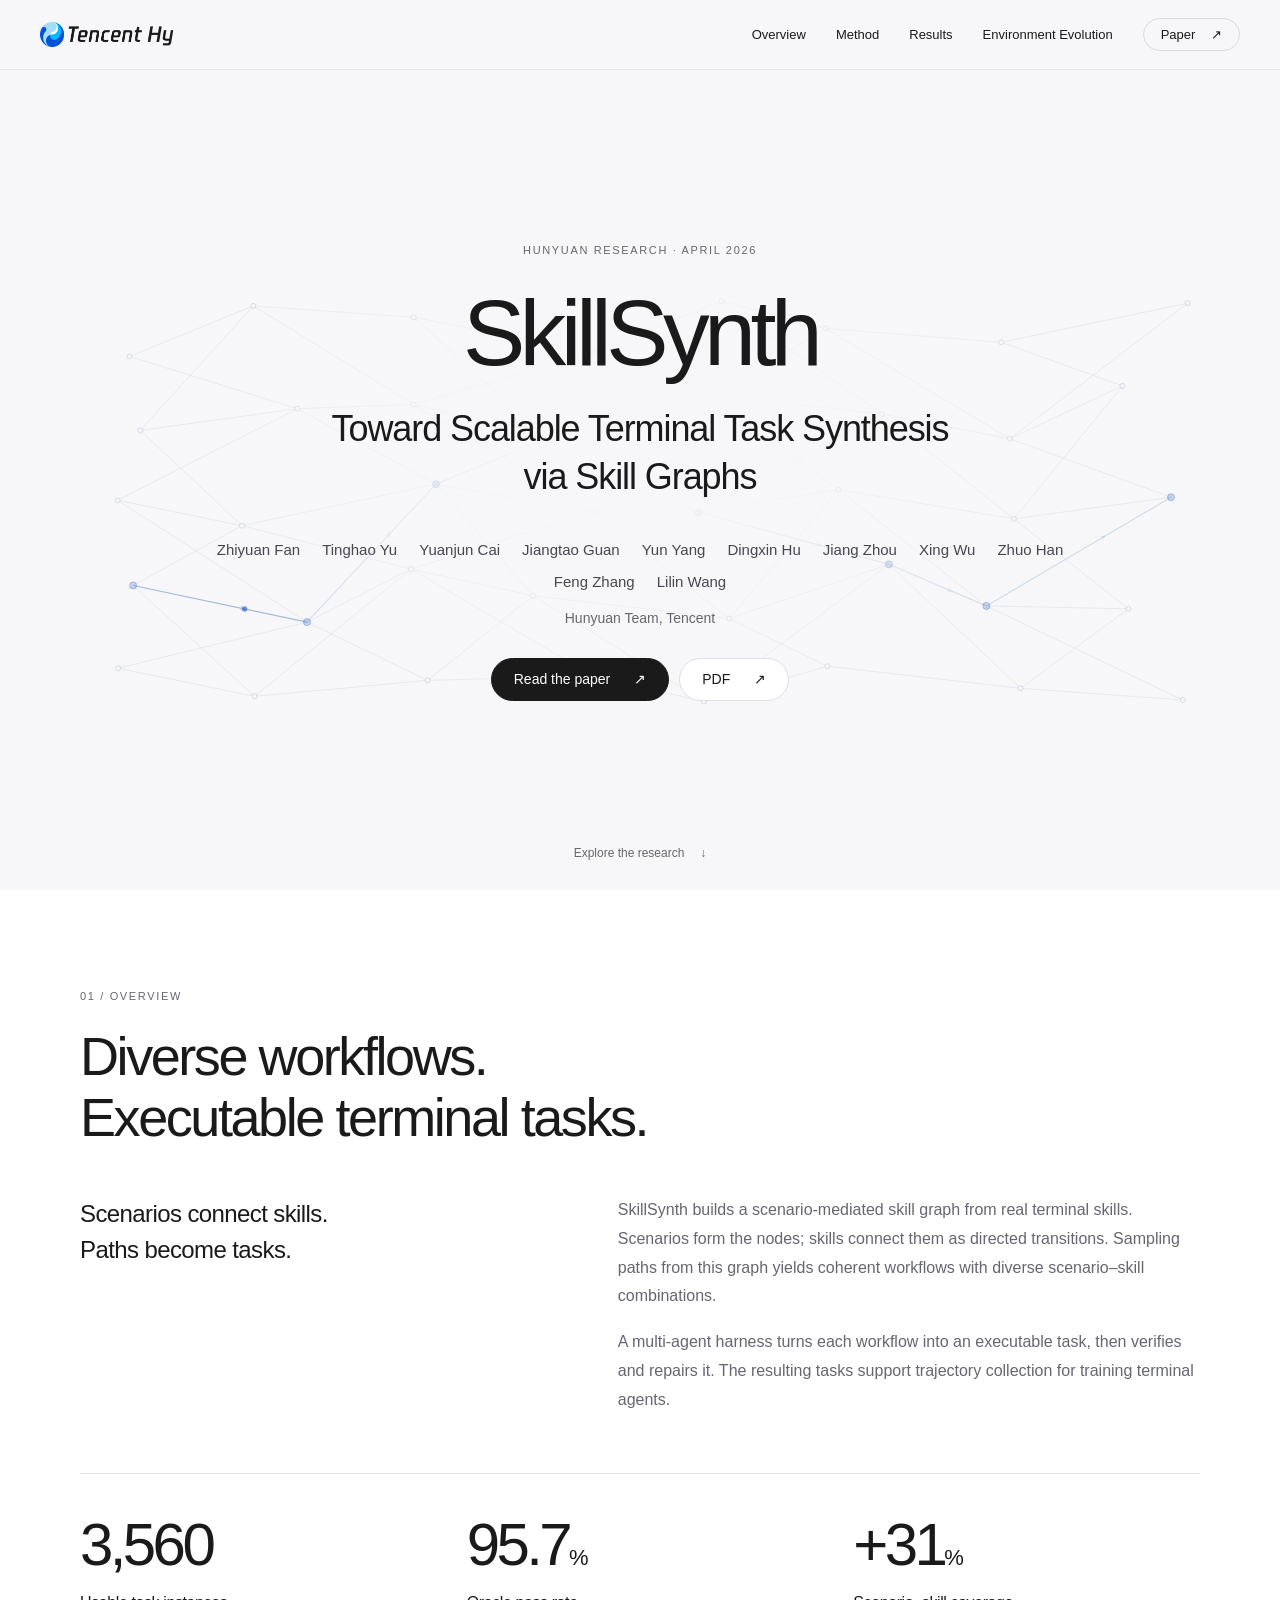
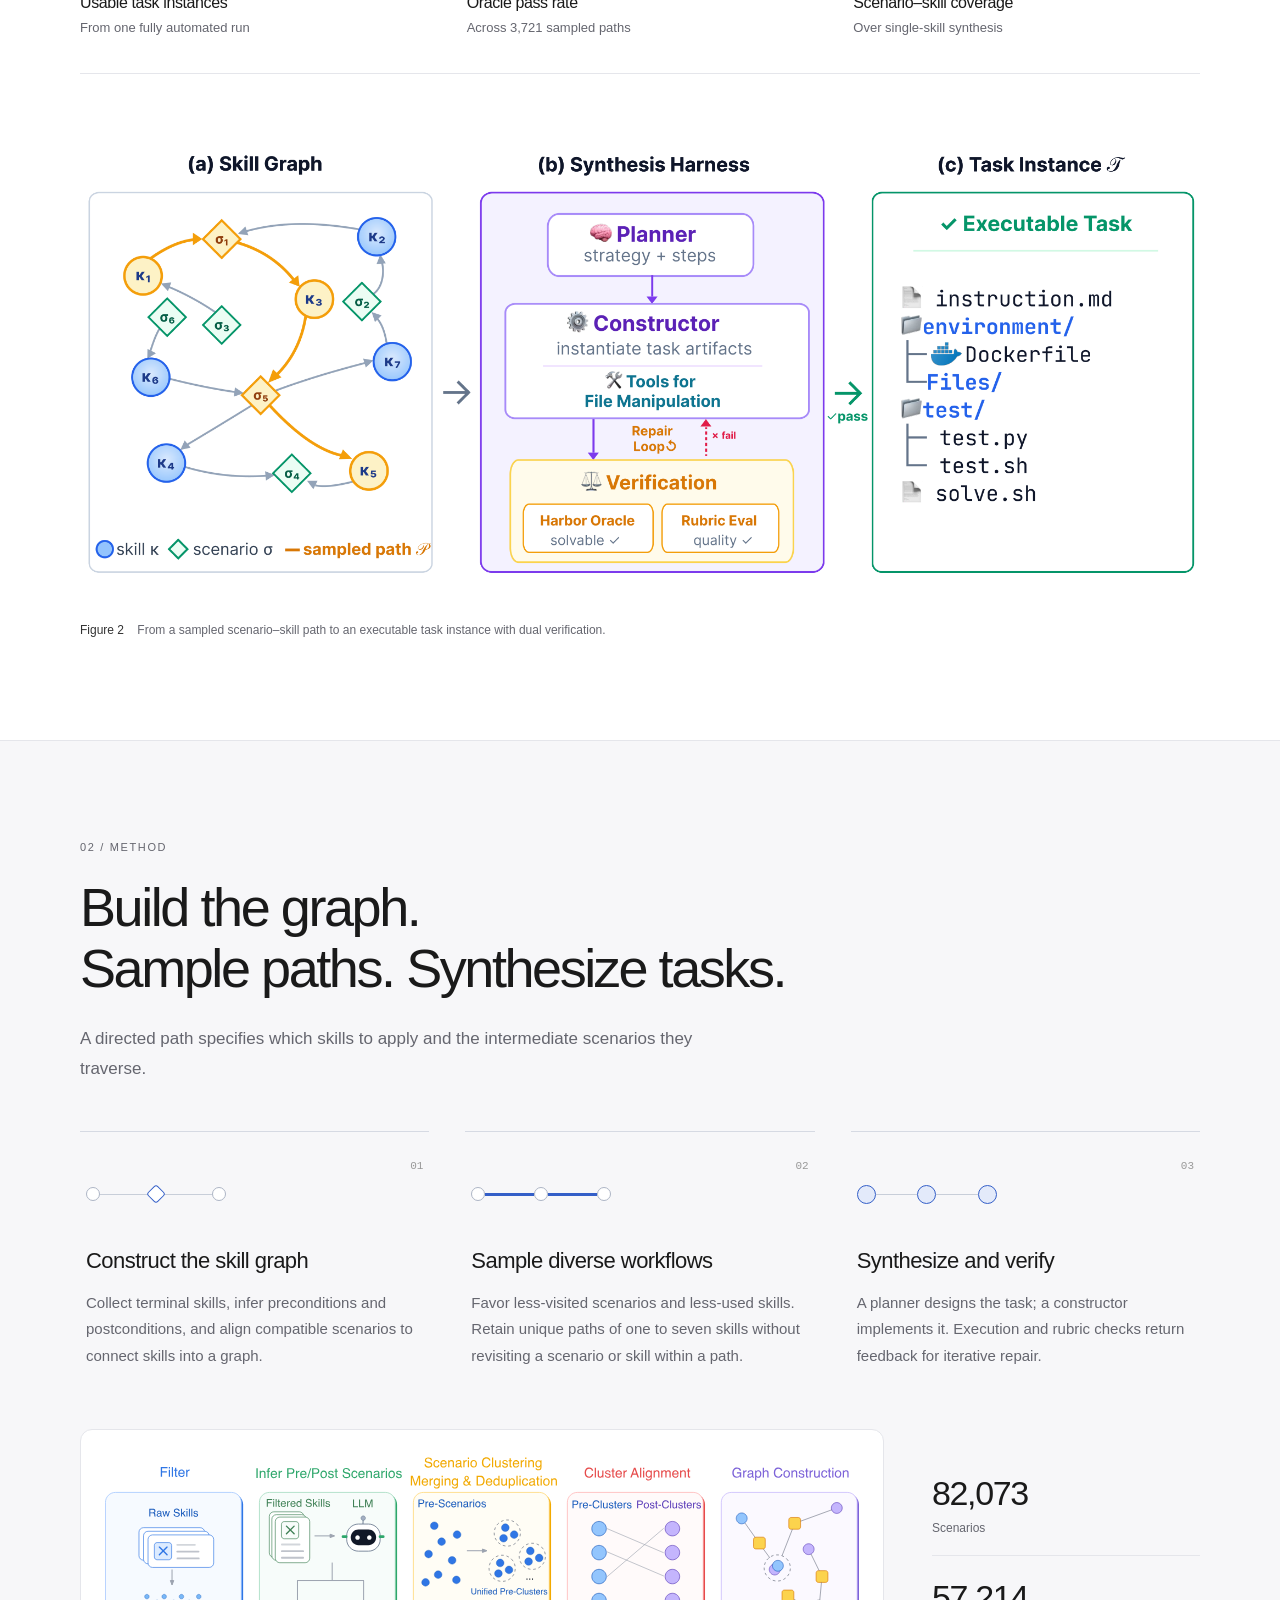
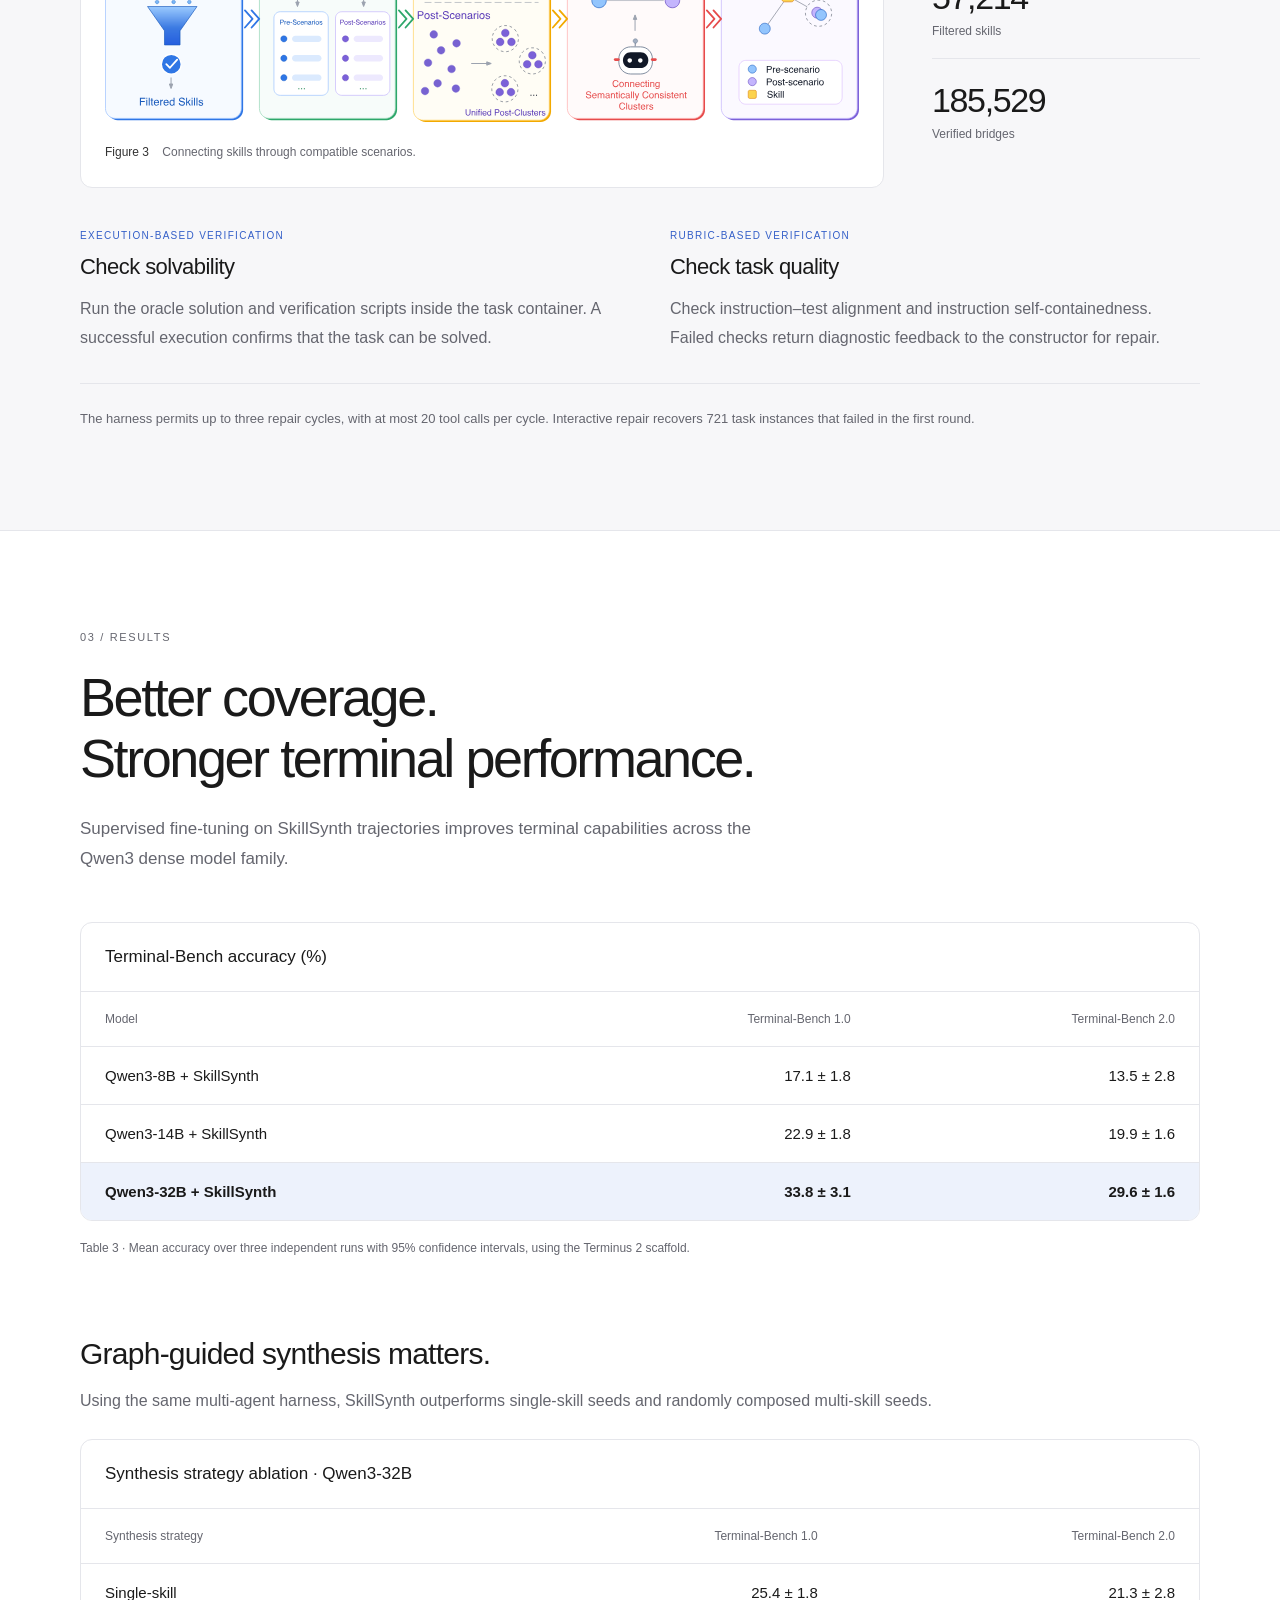
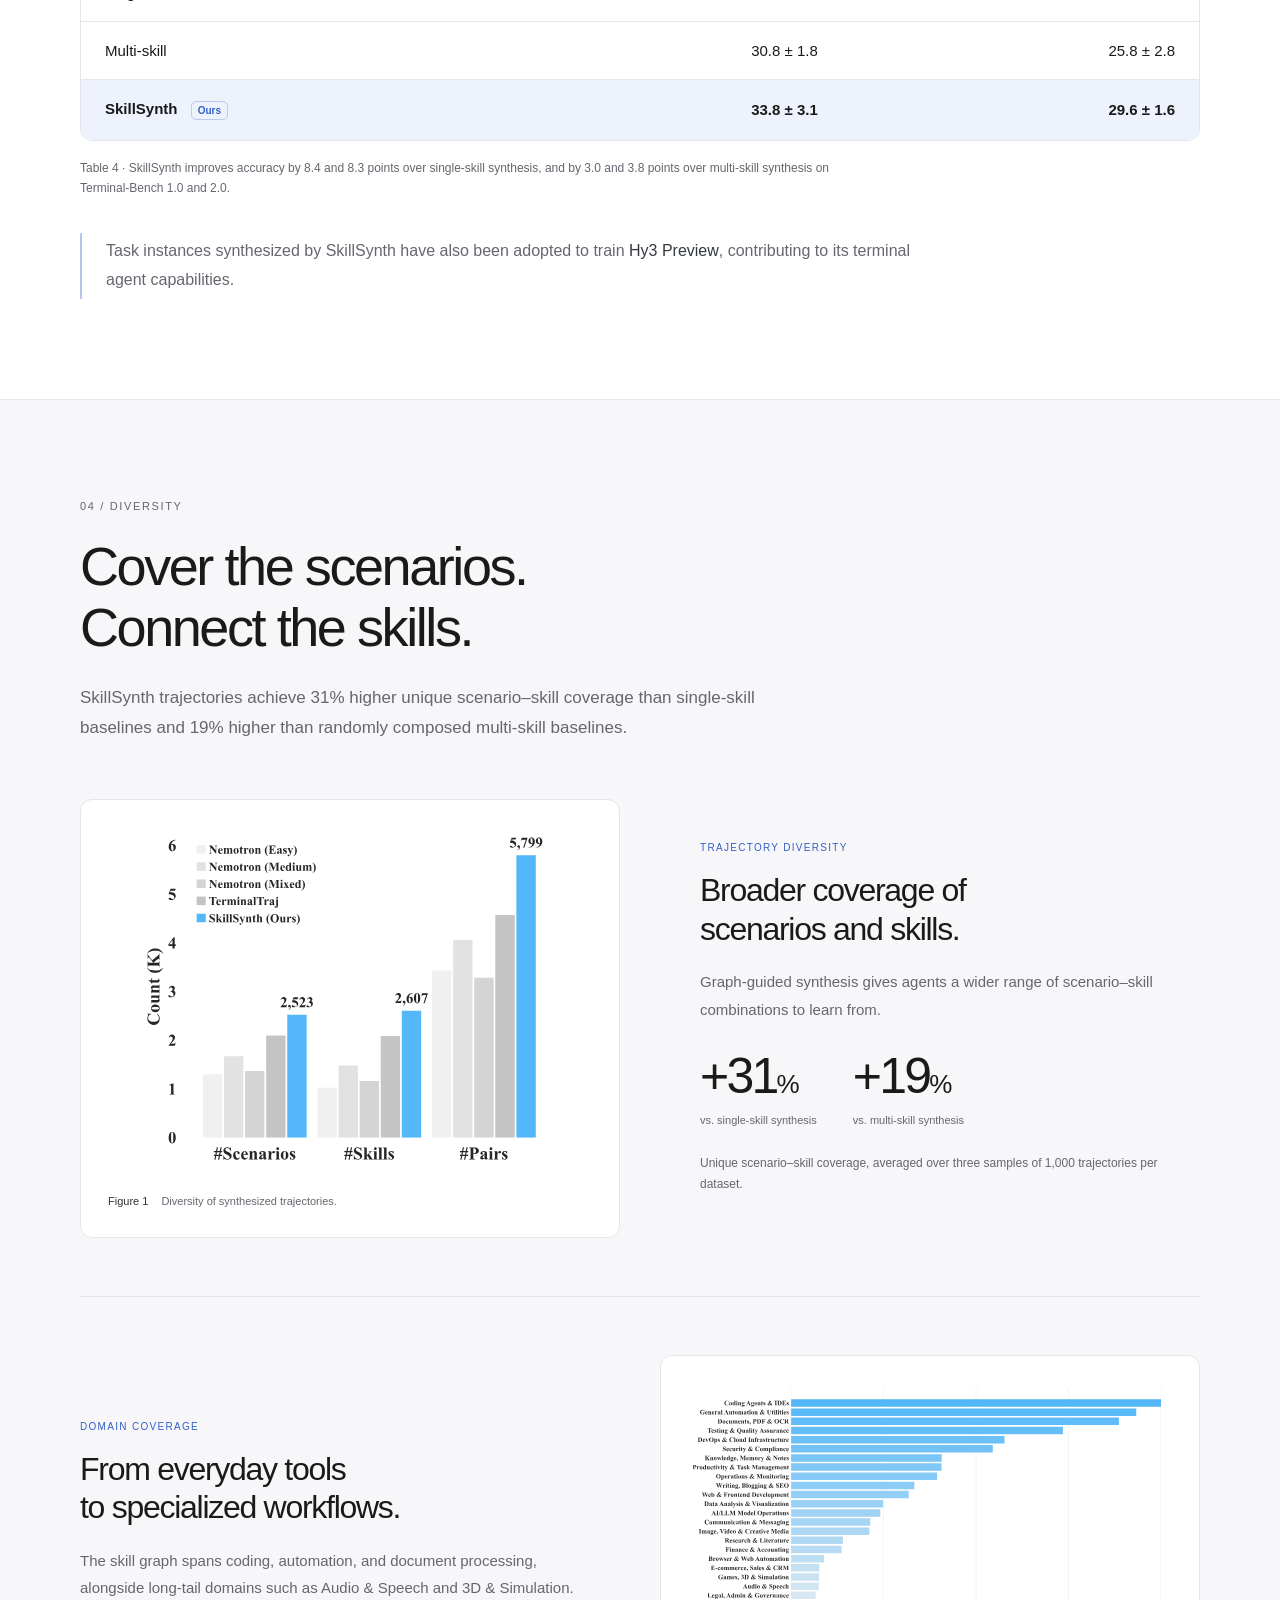
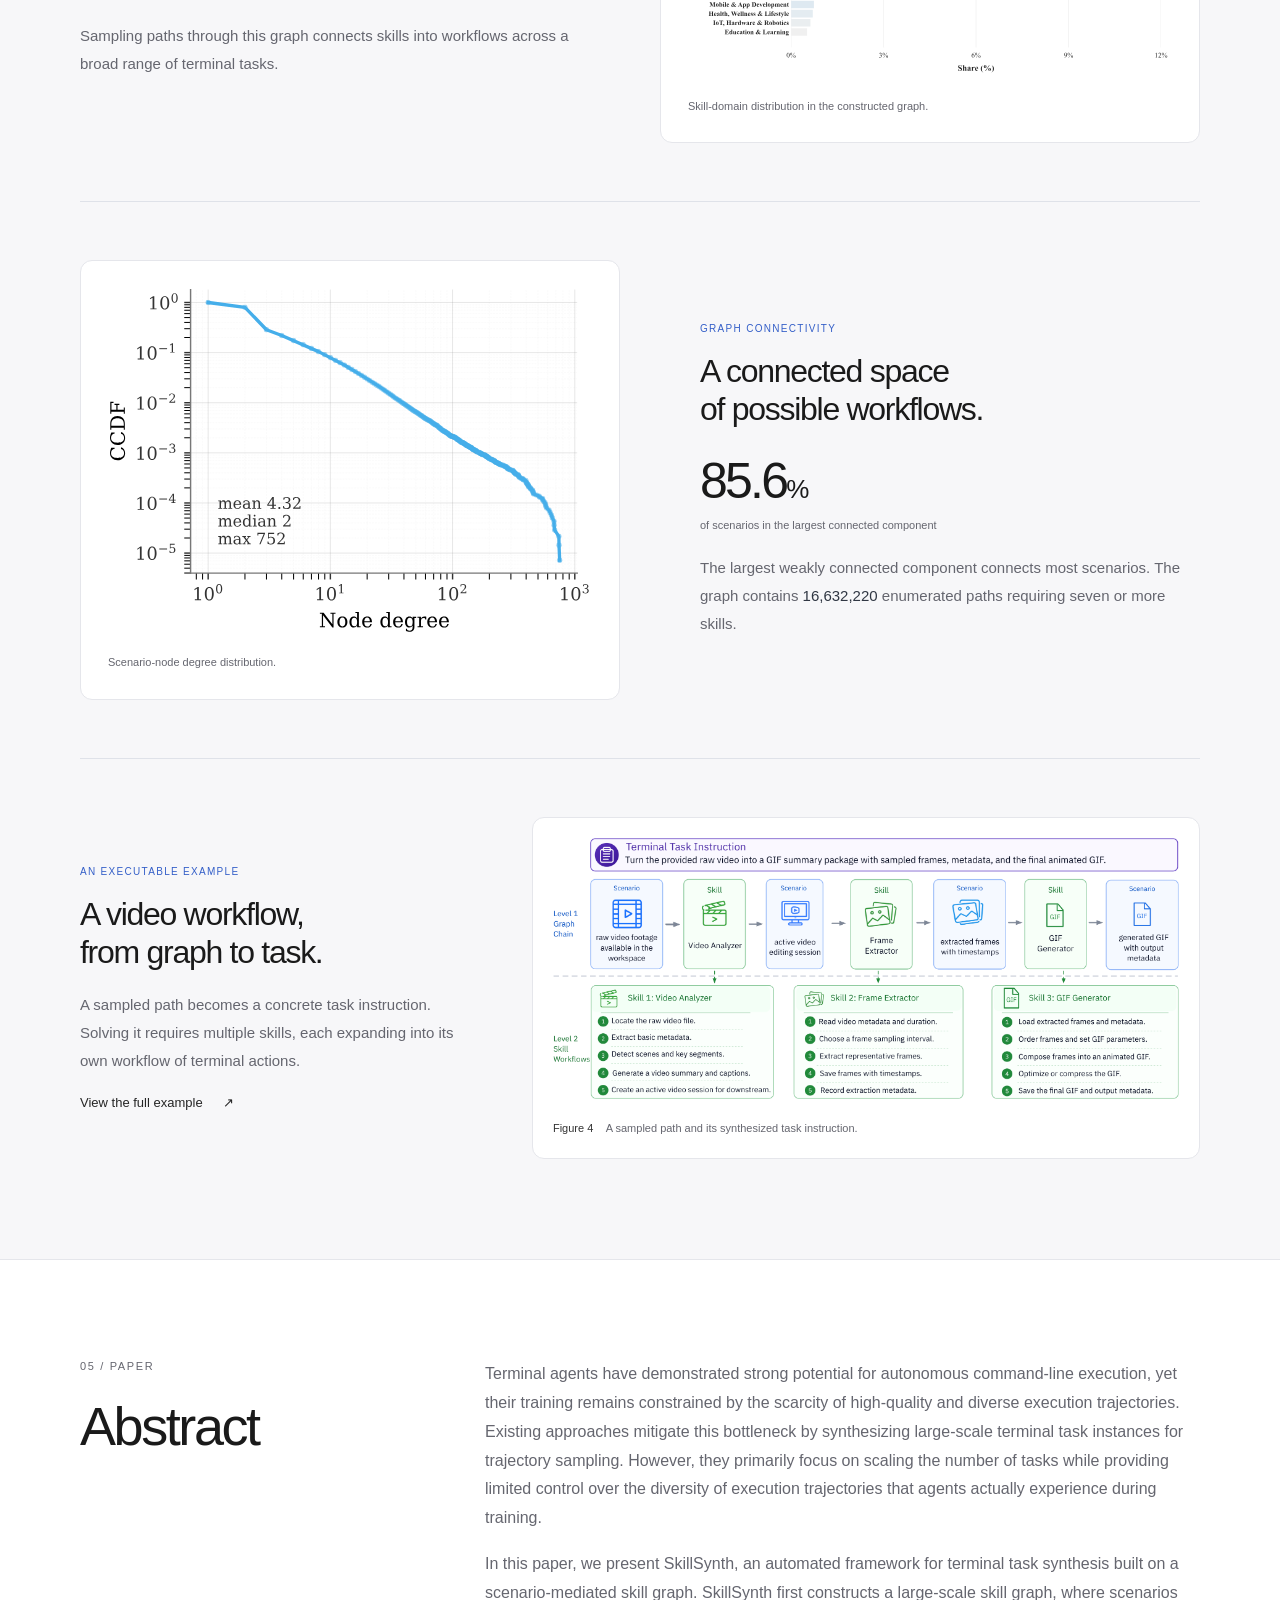
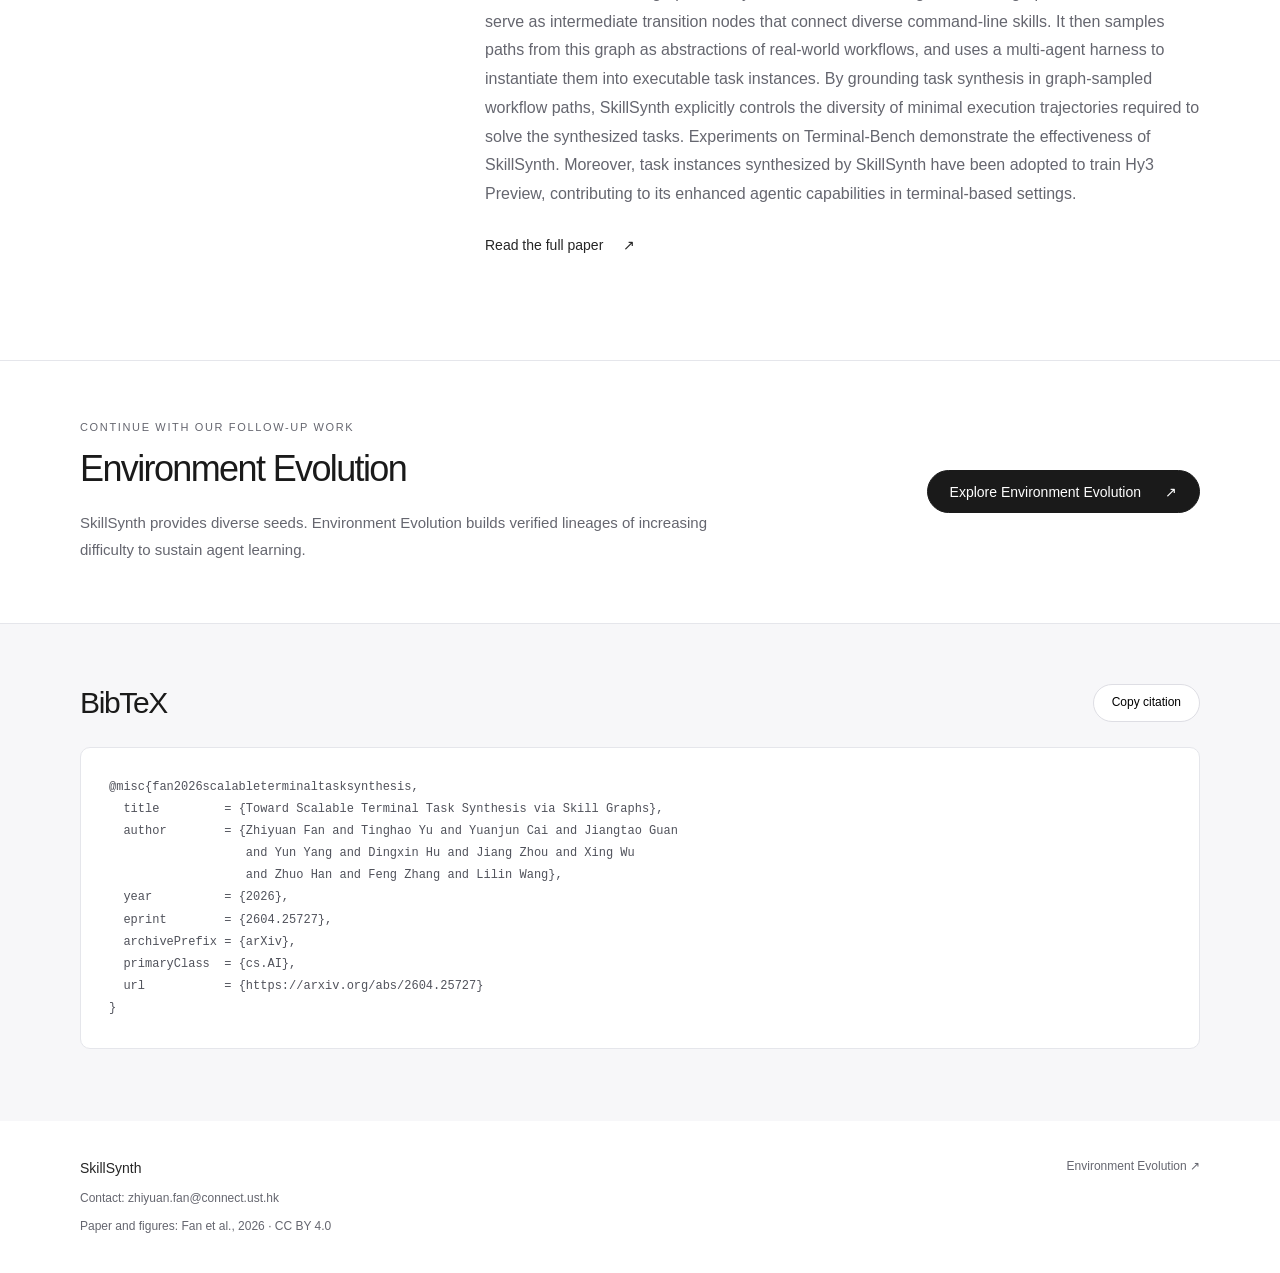
==== commit 83324f47: "update" ====
--- a/skillsynth/index.html
+++ b/skillsynth/index.html
@@ -63,8 +63,10 @@
         <article><div class="sequence" aria-hidden="true"><i></i><b class="skill-edge"></b><i></i><b class="skill-edge"></b><i></i></div><span class="card-index">02</span><h3>Sample diverse workflows</h3><p>Favor less-visited scenarios and less-used skills. Retain unique paths of one to seven skills without revisiting a scenario or skill within a path.</p></article>
         <article><div class="sequence" aria-hidden="true"><i class="added"></i><b></b><i class="added"></i><b></b><i class="added"></i></div><span class="card-index">03</span><h3>Synthesize and verify</h3><p>A planner designs the task; a constructor implements it. Execution and rubric checks return feedback for iterative repair.</p></article>
       </div>
-      <figure class="paper-figure white"><a href="assets/figures/Building_Graph.svg" target="_blank" rel="noopener" aria-label="Open Figure 3 at full size"><img src="assets/figures/Building_Graph.svg" alt="Skill graph construction: skill filtering, scenario inference, deduplication, cross-skill alignment, and scenario merging and filtering." width="1644" height="588" loading="lazy"></a><figcaption><span>Figure 3</span> The graph construction pipeline connects skills through semantically compatible scenarios.</figcaption></figure>
-      <div class="graph-stats"><div><strong>82,073</strong><span>Scenarios</span></div><div><strong>57,214</strong><span>Filtered skills</span></div><div><strong>185,529</strong><span>Verified bridges</span></div></div>
+      <div class="graph-layout">
+        <figure class="paper-figure white"><a href="assets/figures/Building_Graph.svg" target="_blank" rel="noopener" aria-label="Open Figure 3 at full size"><img src="assets/figures/Building_Graph.svg" alt="Skill graph construction: skill filtering, scenario inference, deduplication, cross-skill alignment, and scenario merging and filtering." width="1644" height="588" loading="lazy"></a><figcaption><span>Figure 3</span> Connecting skills through compatible scenarios.</figcaption></figure>
+        <div class="graph-stats"><div><strong>82,073</strong><span>Scenarios</span></div><div><strong>57,214</strong><span>Filtered skills</span></div><div><strong>185,529</strong><span>Verified bridges</span></div></div>
+      </div>
       <div class="two-columns"><article><span class="small-label">EXECUTION-BASED VERIFICATION</span><h3>Check solvability</h3><p>Run the oracle solution and verification scripts inside the task container. A successful execution confirms that the task can be solved.</p></article><article><span class="small-label">RUBRIC-BASED VERIFICATION</span><h3>Check task quality</h3><p>Check instruction–test alignment and instruction self-containedness. Failed checks return diagnostic feedback to the constructor for repair.</p></article></div>
       <p class="method-note">The harness permits up to three repair cycles, with at most 20 tool calls per cycle. Interactive repair recovers 721 task instances that failed in the first round.</p>
     </div></section>
@@ -81,12 +83,22 @@
 
     <section class="band" aria-labelledby="diversity-title"><div class="section">
       <div class="section-heading"><p class="eyebrow">04 / DIVERSITY</p><h2 id="diversity-title">Cover the scenarios.<br>Connect the skills.</h2><p class="section-intro">SkillSynth trajectories achieve 31% higher unique scenario–skill coverage than single-skill baselines and 19% higher than randomly composed multi-skill baselines.</p></div>
-      <div class="tabs" role="tablist" aria-label="Diversity analyses"><button type="button" role="tab" id="tab-coverage" aria-selected="true" aria-controls="panel-coverage">Trajectory diversity</button><button type="button" role="tab" id="tab-domains" aria-selected="false" aria-controls="panel-domains" tabindex="-1">Domain coverage</button><button type="button" role="tab" id="tab-connectivity" aria-selected="false" aria-controls="panel-connectivity" tabindex="-1">Graph connectivity</button></div>
-      <div class="analysis-panel" role="tabpanel" id="panel-coverage" aria-labelledby="tab-coverage" tabindex="0"><p>Diversity is measured using unique scenarios, skills, and scenario–skill pairs after semantic canonicalization, averaged over three independent samples of 1,000 trajectories per dataset.</p><figure class="compact-figure"><a href="assets/figures/diversity_three_metric_groups.svg" target="_blank" rel="noopener" aria-label="Open Figure 1 at full size"><img src="assets/figures/diversity_three_metric_groups.svg" alt="Comparison of unique scenarios, skills, and scenario–skill pairs across task synthesis strategies, showing higher trajectory diversity with SkillSynth." width="774" height="633" loading="lazy"></a><figcaption><span>Figure 1</span> Diversity of synthesized trajectories.</figcaption></figure></div>
-      <div class="analysis-panel" role="tabpanel" id="panel-domains" aria-labelledby="tab-domains" tabindex="0" hidden><p>The skill graph covers a broad range of domains, including long-tail areas such as Audio &amp; Speech and 3D &amp; Simulation.</p><figure class="compact-figure"><a href="assets/figures/category_distribution_sorted_bar_gradient.svg" target="_blank" rel="noopener" aria-label="Open skill domain distribution at full size"><img src="assets/figures/category_distribution_sorted_bar_gradient.svg" alt="Distribution of skills across domains in the SkillSynth graph." width="1398" height="849" loading="lazy"></a><figcaption>Skill-domain distribution from the paper’s graph analysis.</figcaption></figure></div>
-      <div class="analysis-panel" role="tabpanel" id="panel-connectivity" aria-labelledby="tab-connectivity" tabindex="0" hidden><p>85.6% of scenarios belong to the largest weakly connected component. The graph contains 16,632,220 enumerated paths requiring seven or more skills.</p><figure class="compact-figure"><a href="assets/figures/degree_final.svg" target="_blank" rel="noopener" aria-label="Open scenario degree distribution at full size"><img src="assets/figures/degree_final.svg" alt="Scenario node degree distribution in the constructed skill graph." width="741" height="531" loading="lazy"></a><figcaption>Scenario-node degree distribution from the paper’s graph analysis.</figcaption></figure></div>
-      <div class="method-heading"><h3>From a graph path to a real workflow.</h3><p>A video-domain example connects multiple skills into one executable task.</p></div>
-      <figure class="paper-figure white"><a href="assets/figures/Example.png" target="_blank" rel="noopener" aria-label="Open Figure 4 at full size"><img src="assets/figures/Example.png" alt="An example skill-graph path in the video domain and the corresponding synthesized task instruction, requiring multiple skills in sequence." width="2028" height="847" loading="lazy"></a><figcaption><span>Figure 4</span> A sampled path and its synthesized task instruction.</figcaption></figure>
+      <article class="figure-story" id="trajectory-diversity" aria-labelledby="coverage-title">
+        <figure class="story-figure"><a href="assets/figures/diversity_three_metric_groups.svg" target="_blank" rel="noopener" aria-label="Open Figure 1 at full size"><img src="assets/figures/diversity_three_metric_groups.svg" alt="Comparison of unique scenarios, skills, and scenario–skill pairs across task synthesis strategies, showing higher trajectory diversity with SkillSynth." width="774" height="633" loading="lazy"></a><figcaption><span>Figure 1</span> Diversity of synthesized trajectories.</figcaption></figure>
+        <div class="story-copy"><p class="small-label">TRAJECTORY DIVERSITY</p><h3 id="coverage-title">Broader coverage of<br>scenarios and skills.</h3><p>Graph-guided synthesis gives agents a wider range of scenario–skill combinations to learn from.</p><div class="story-metrics"><div><strong>+31<span>%</span></strong><span>vs. single-skill synthesis</span></div><div><strong>+19<span>%</span></strong><span>vs. multi-skill synthesis</span></div></div><p class="story-note">Unique scenario–skill coverage, averaged over three samples of 1,000 trajectories per dataset.</p></div>
+      </article>
+      <article class="figure-story image-right" id="domain-coverage" aria-labelledby="domains-title">
+        <figure class="story-figure"><a href="assets/figures/category_distribution_sorted_bar_gradient.svg" target="_blank" rel="noopener" aria-label="Open skill domain distribution at full size"><img src="assets/figures/category_distribution_sorted_bar_gradient.svg" alt="Distribution of skills across domains in the SkillSynth graph." width="1398" height="849" loading="lazy"></a><figcaption>Skill-domain distribution in the constructed graph.</figcaption></figure>
+        <div class="story-copy"><p class="small-label">DOMAIN COVERAGE</p><h3 id="domains-title">From everyday tools<br>to specialized workflows.</h3><p>The skill graph spans coding, automation, and document processing, alongside long-tail domains such as Audio &amp; Speech and 3D &amp; Simulation.</p><p>Sampling paths through this graph connects skills into workflows across a broad range of terminal tasks.</p></div>
+      </article>
+      <article class="figure-story" id="graph-connectivity" aria-labelledby="connectivity-title">
+        <figure class="story-figure"><a href="assets/figures/degree_final.svg" target="_blank" rel="noopener" aria-label="Open scenario degree distribution at full size"><img src="assets/figures/degree_final.svg" alt="Scenario node degree distribution in the constructed skill graph." width="741" height="531" loading="lazy"></a><figcaption>Scenario-node degree distribution.</figcaption></figure>
+        <div class="story-copy"><p class="small-label">GRAPH CONNECTIVITY</p><h3 id="connectivity-title">A connected space<br>of possible workflows.</h3><div class="story-metrics"><div><strong>85.6<span>%</span></strong><span>of scenarios in the largest connected component</span></div></div><p>The largest weakly connected component connects most scenarios. The graph contains <strong>16,632,220</strong> enumerated paths requiring seven or more skills.</p></div>
+      </article>
+      <article class="figure-story image-right example-story" aria-labelledby="example-title">
+        <figure class="story-figure"><a href="assets/figures/Example.png" target="_blank" rel="noopener" aria-label="Open Figure 4 at full size"><img src="assets/figures/Example.png" alt="An example skill-graph path in the video domain and the corresponding synthesized task instruction, requiring multiple skills in sequence." width="2028" height="847" loading="lazy"></a><figcaption><span>Figure 4</span> A sampled path and its synthesized task instruction.</figcaption></figure>
+        <div class="story-copy"><p class="small-label">AN EXECUTABLE EXAMPLE</p><h3 id="example-title">A video workflow,<br>from graph to task.</h3><p>A sampled path becomes a concrete task instruction. Solving it requires multiple skills, each expanding into its own workflow of terminal actions.</p><a class="text-link" href="assets/figures/Example.png" target="_blank" rel="noopener">View the full example <span aria-hidden="true">↗</span></a></div>
+      </article>
     </div></section>
 
     <section class="section abstract-section" aria-labelledby="abstract-title"><div class="section-heading"><p class="eyebrow">05 / PAPER</p><h2 id="abstract-title">Abstract</h2></div><div class="abstract-text"><p>Terminal agents have demonstrated strong potential for autonomous command-line execution, yet their training remains constrained by the scarcity of high-quality and diverse execution trajectories. Existing approaches mitigate this bottleneck by synthesizing large-scale terminal task instances for trajectory sampling. However, they primarily focus on scaling the number of tasks while providing limited control over the diversity of execution trajectories that agents actually experience during training.</p><p>In this paper, we present SkillSynth, an automated framework for terminal task synthesis built on a scenario-mediated skill graph. SkillSynth first constructs a large-scale skill graph, where scenarios serve as intermediate transition nodes that connect diverse command-line skills. It then samples paths from this graph as abstractions of real-world workflows, and uses a multi-agent harness to instantiate them into executable task instances. By grounding task synthesis in graph-sampled workflow paths, SkillSynth explicitly controls the diversity of minimal execution trajectories required to solve the synthesized tasks. Experiments on Terminal-Bench demonstrate the effectiveness of SkillSynth. Moreover, task instances synthesized by SkillSynth have been adopted to train Hy3 Preview, contributing to its enhanced agentic capabilities in terminal-based settings.</p><a class="text-link" href="https://arxiv.org/html/2604.25727v1">Read the full paper <span aria-hidden="true">↗</span></a></div></section>
--- a/skillsynth/styles.css
+++ b/skillsynth/styles.css
@@ -1,5 +1,80 @@
 .skill-graph-art{position:absolute;inset:0;z-index:-1;width:100%;height:100%;pointer-events:none;mask-image:radial-gradient(ellipse 34% 34% at 50% 45%,transparent 20%,#000 100%)}
-.hero h1{font-size:clamp(64px,7.3vw,100px)}.hero h1>span{font-size:clamp(25px,2.9vw,36px);line-height:1.35;letter-spacing:-.03em;margin-top:21px}.graph-stats{display:grid;grid-template-columns:repeat(3,1fr);gap:30px;border-bottom:1px solid var(--line);padding:38px 0;text-align:center}.graph-stats strong{display:block;font-size:36px;font-weight:500;letter-spacing:-.04em}.graph-stats span{display:block;font-size:13px;color:var(--muted);margin-top:8px}.ablation-table{margin-top:25px}.adoption-note{border-left:2px solid #b7c6e8;padding:4px 0 4px 24px;margin-top:35px;max-width:850px;font-size:16px;color:var(--muted);line-height:1.8}.adoption-note strong{color:#34383f;font-weight:500}.compact-figure{max-width:700px;margin:auto}.followup-band{border-top:1px solid var(--line)}.followup-band .section{display:flex;align-items:center;justify-content:space-between;gap:50px;padding:60px 0}.followup-band h2{font-size:36px}.followup-band p:not(.eyebrow){font-size:15px;line-height:1.8;color:var(--muted);max-width:670px;margin-top:19px}.followup-band .button{flex-shrink:0}.followup-band .eyebrow{margin-bottom:16px}
+.hero h1{font-size:clamp(64px,7.3vw,100px)}.hero h1>span{font-size:clamp(25px,2.9vw,36px);line-height:1.35;letter-spacing:-.03em;margin-top:21px}.graph-stats{display:grid;grid-template-columns:repeat(3,1fr);gap:30px;border-bottom:1px solid var(--line);padding:38px 0;text-align:center}.graph-stats strong{display:block;font-size:36px;font-weight:500;letter-spacing:-.04em}.graph-stats span{display:block;font-size:13px;color:var(--muted);margin-top:8px}.ablation-table{margin-top:25px}.adoption-note{border-left:2px solid #b7c6e8;padding:4px 0 4px 24px;margin-top:35px;max-width:850px;font-size:16px;color:var(--muted);line-height:1.8}.adoption-note strong{color:#34383f;font-weight:500}.followup-band{border-top:1px solid var(--line)}.followup-band .section{display:flex;align-items:center;justify-content:space-between;gap:50px;padding:60px 0}.followup-band h2{font-size:36px}.followup-band p:not(.eyebrow){font-size:15px;line-height:1.8;color:var(--muted);max-width:670px;margin-top:19px}.followup-band .button{flex-shrink:0}.followup-band .eyebrow{margin-bottom:16px}
 @media(max-width:900px){.header-inner nav{gap:14px;font-size:12px}.followup-band .section{align-items:flex-start;flex-direction:column;gap:25px}}
 @media(max-width:600px){.hero{min-height:790px;padding-top:70px;padding-bottom:110px}.hero h1{font-size:70px}.hero h1>span{font-size:25px}.hero h1>span br{display:none}.hero .authors{max-width:345px}.skill-graph-art{mask-image:linear-gradient(transparent 70%,#000 92%)}.graph-stats{gap:10px;padding:27px 0}.graph-stats strong{font-size:27px}.graph-stats span{font-size:11px}.followup-band .section{padding:42px 0}.followup-band h2{font-size:30px}.followup-band .button{font-size:12px;gap:15px}.adoption-note{font-size:14px;padding-left:18px}}
 @media print{.skill-graph-art{display:none}}
+
+/* Pair each compact research figure with its interpretation. */
+.directions { gap: 36px; }
+.directions article { padding: 28px 6px 12px; background: transparent; border: 0; border-top: 1px solid #d6dae3; border-radius: 0; }
+.directions .card-index { right: 6px; }
+.graph-layout { display: grid; grid-template-columns: minmax(0, 3fr) minmax(0, 1fr); gap: 48px; align-items: center; margin-top: 48px; }
+.graph-layout .paper-figure { margin: 0; padding: 24px; }
+.graph-stats { grid-template-columns: 1fr; gap: 23px; padding: 0; border: 0; text-align: left; }
+.graph-stats > div { padding-bottom: 20px; border-bottom: 1px solid var(--line); }
+.graph-stats > div:last-child { padding-bottom: 0; border-bottom: 0; }
+.graph-stats strong { font-size: 34px; line-height: 1.1; }
+.graph-stats span { font-size: 12px; }
+.figure-story {
+  display: grid;
+  grid-template-columns: minmax(0, 1.08fr) minmax(0, 1fr);
+  align-items: center;
+  gap: 80px;
+  padding: 58px 0;
+  border-bottom: 1px solid #dfe2e9;
+}
+.figure-story:first-of-type { padding-top: 8px; }
+.figure-story:last-child { padding-bottom: 0; border-bottom: 0; }
+.figure-story.image-right { grid-template-columns: minmax(0, 1fr) minmax(0, 1.08fr); }
+.image-right .story-figure { grid-column: 2; grid-row: 1; }
+.image-right .story-copy { grid-column: 1; grid-row: 1; }
+.story-figure { min-width: 0; padding: 27px; background: #fff; border: 1px solid var(--line); border-radius: 12px; }
+.story-figure > a { display: block; }
+.story-figure img { width: 100%; max-height: 345px; object-fit: contain; }
+.story-figure figcaption { margin-top: 20px; font-size: 11px; }
+.story-copy .small-label { margin-bottom: 18px; letter-spacing: .13em; }
+.story-copy h3 { font-size: 32px; line-height: 1.2; letter-spacing: -.04em; }
+.story-copy > p:not(.small-label) { margin-top: 20px; font-size: 15px; line-height: 1.85; color: var(--muted); }
+.story-copy p strong { color: #303743; font-weight: 500; }
+.story-metrics { display: flex; gap: 36px; margin-top: 27px; }
+.story-metrics > div { min-width: 0; }
+.story-metrics strong { display: block; font-weight: 500; font-size: 50px; line-height: 1.05; letter-spacing: -.055em; }
+.story-metrics strong > span { font-size: 26px; letter-spacing: -.02em; }
+.story-metrics div > span { display: block; max-width: 275px; font-size: 11px; line-height: 1.6; color: var(--muted); margin-top: 9px; }
+.story-copy > p.story-note { font-size: 12px; line-height: 1.75; margin-top: 23px; }
+.example-story.image-right { grid-template-columns: minmax(0, .8fr) minmax(0, 1.35fr); gap: 56px; }
+.example-story .story-figure { padding: 20px; }
+.story-copy .text-link { font-size: 13px; margin-top: 20px; }
+
+@media (max-width: 1000px) {
+  .figure-story, .example-story.image-right { gap: 36px; }
+  .story-copy h3 { font-size: 28px; }
+  .story-figure { padding: 20px; }
+  .story-metrics { gap: 24px; }
+  .story-metrics strong { font-size: 43px; }
+  .graph-layout { gap: 30px; }
+}
+@media (max-width: 700px) {
+  .figure-story, .figure-story.image-right, .example-story.image-right { grid-template-columns: 1fr; gap: 26px; padding: 38px 0; }
+  .image-right .story-figure, .image-right .story-copy { grid-column: auto; grid-row: auto; }
+  .story-figure { width: 100%; max-width: 510px; margin: 0 auto; }
+  .story-figure img { max-height: 330px; }
+  .story-copy { max-width: 510px; }
+  .story-copy h3 { font-size: 29px; }
+  .story-copy > p:not(.small-label) { font-size: 14px; margin-top: 15px; }
+  .story-copy > p.story-note { font-size: 12px; }
+  .story-metrics { margin-top: 22px; gap: 36px; }
+  .graph-layout { grid-template-columns: 1fr; gap: 25px; margin-top: 30px; }
+  .graph-layout .paper-figure { padding: 18px; }
+  .graph-stats { grid-template-columns: repeat(3, minmax(0, 1fr)); gap: 18px; }
+  .graph-stats > div { border: 0; padding: 0; }
+  .graph-stats strong { font-size: 28px; }
+  .graph-stats span { font-size: 11px; }
+}
+@media (max-width: 600px) {
+  .directions { gap: 15px; }
+  .directions article { padding: 24px 3px 12px; }
+  .graph-stats { gap: 10px; }
+  .graph-stats strong { font-size: 25px; }
+}
+@media print { .figure-story { break-inside: avoid; } }
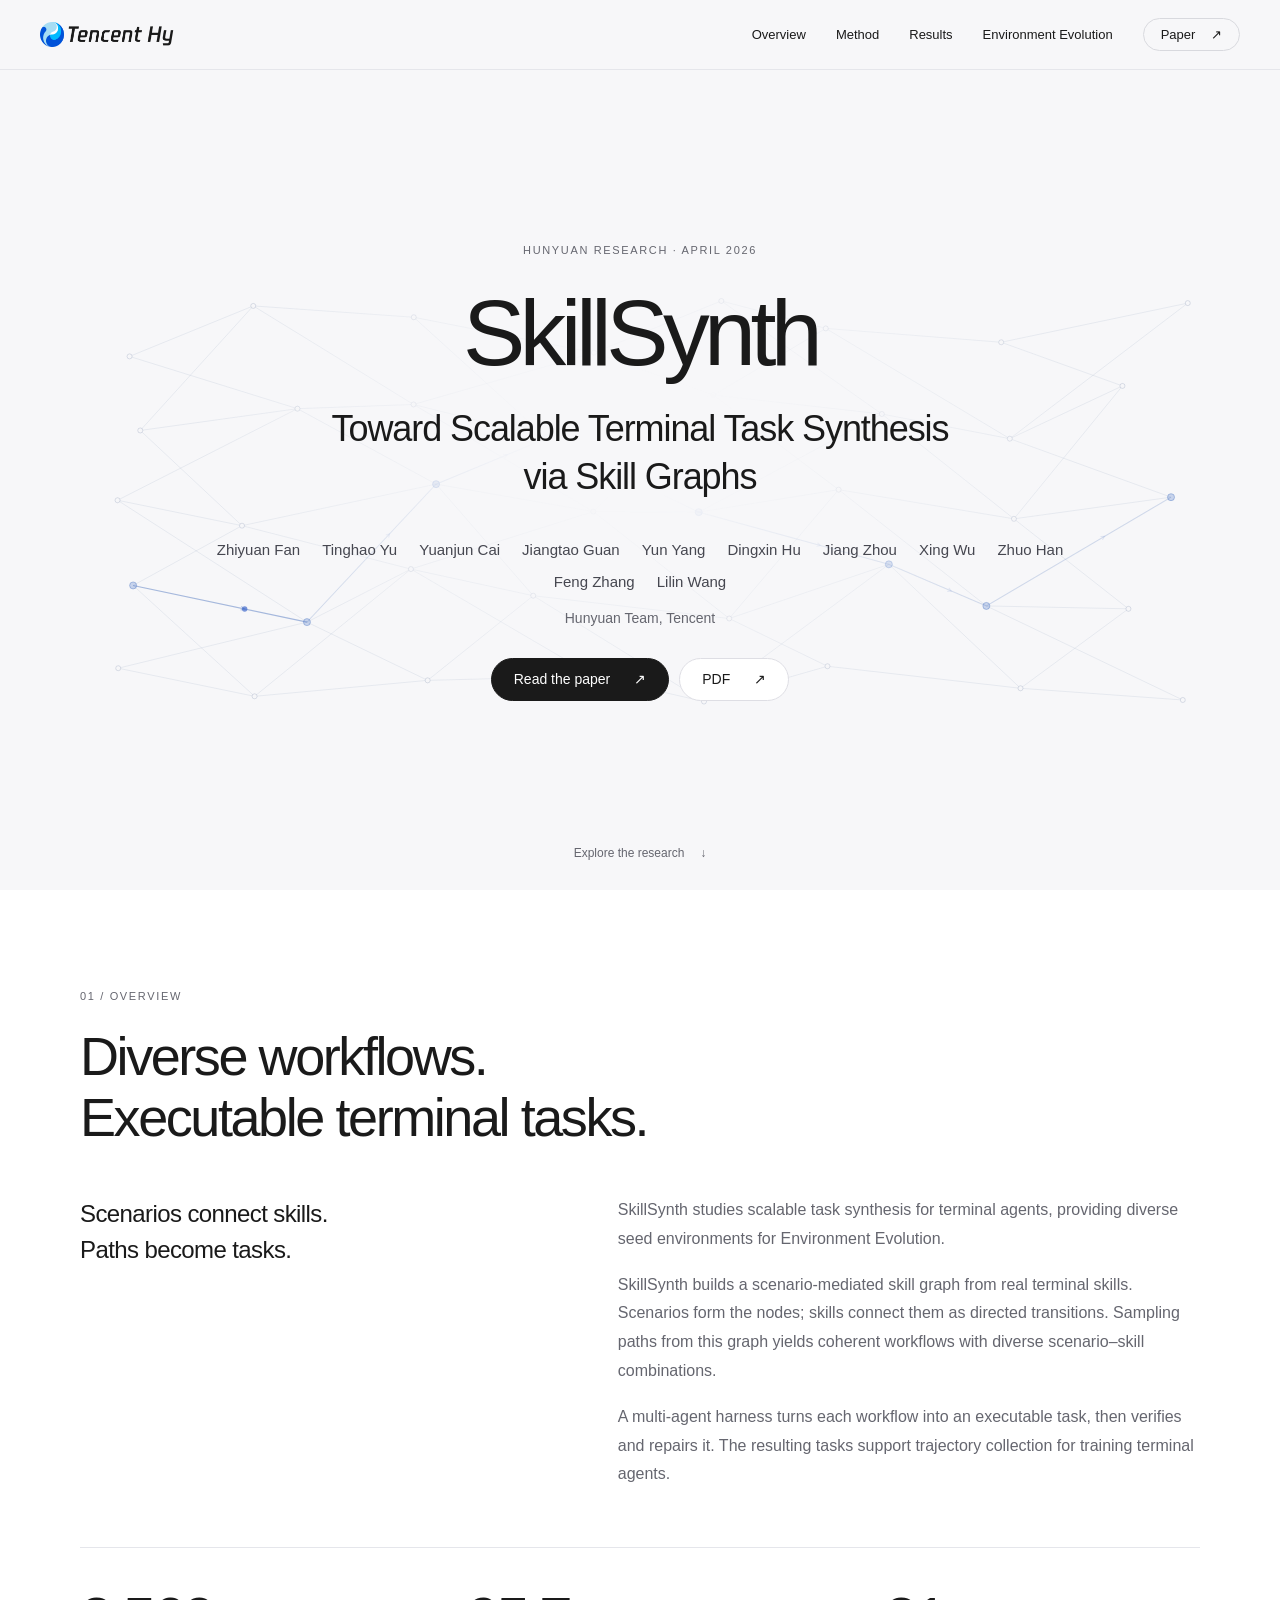
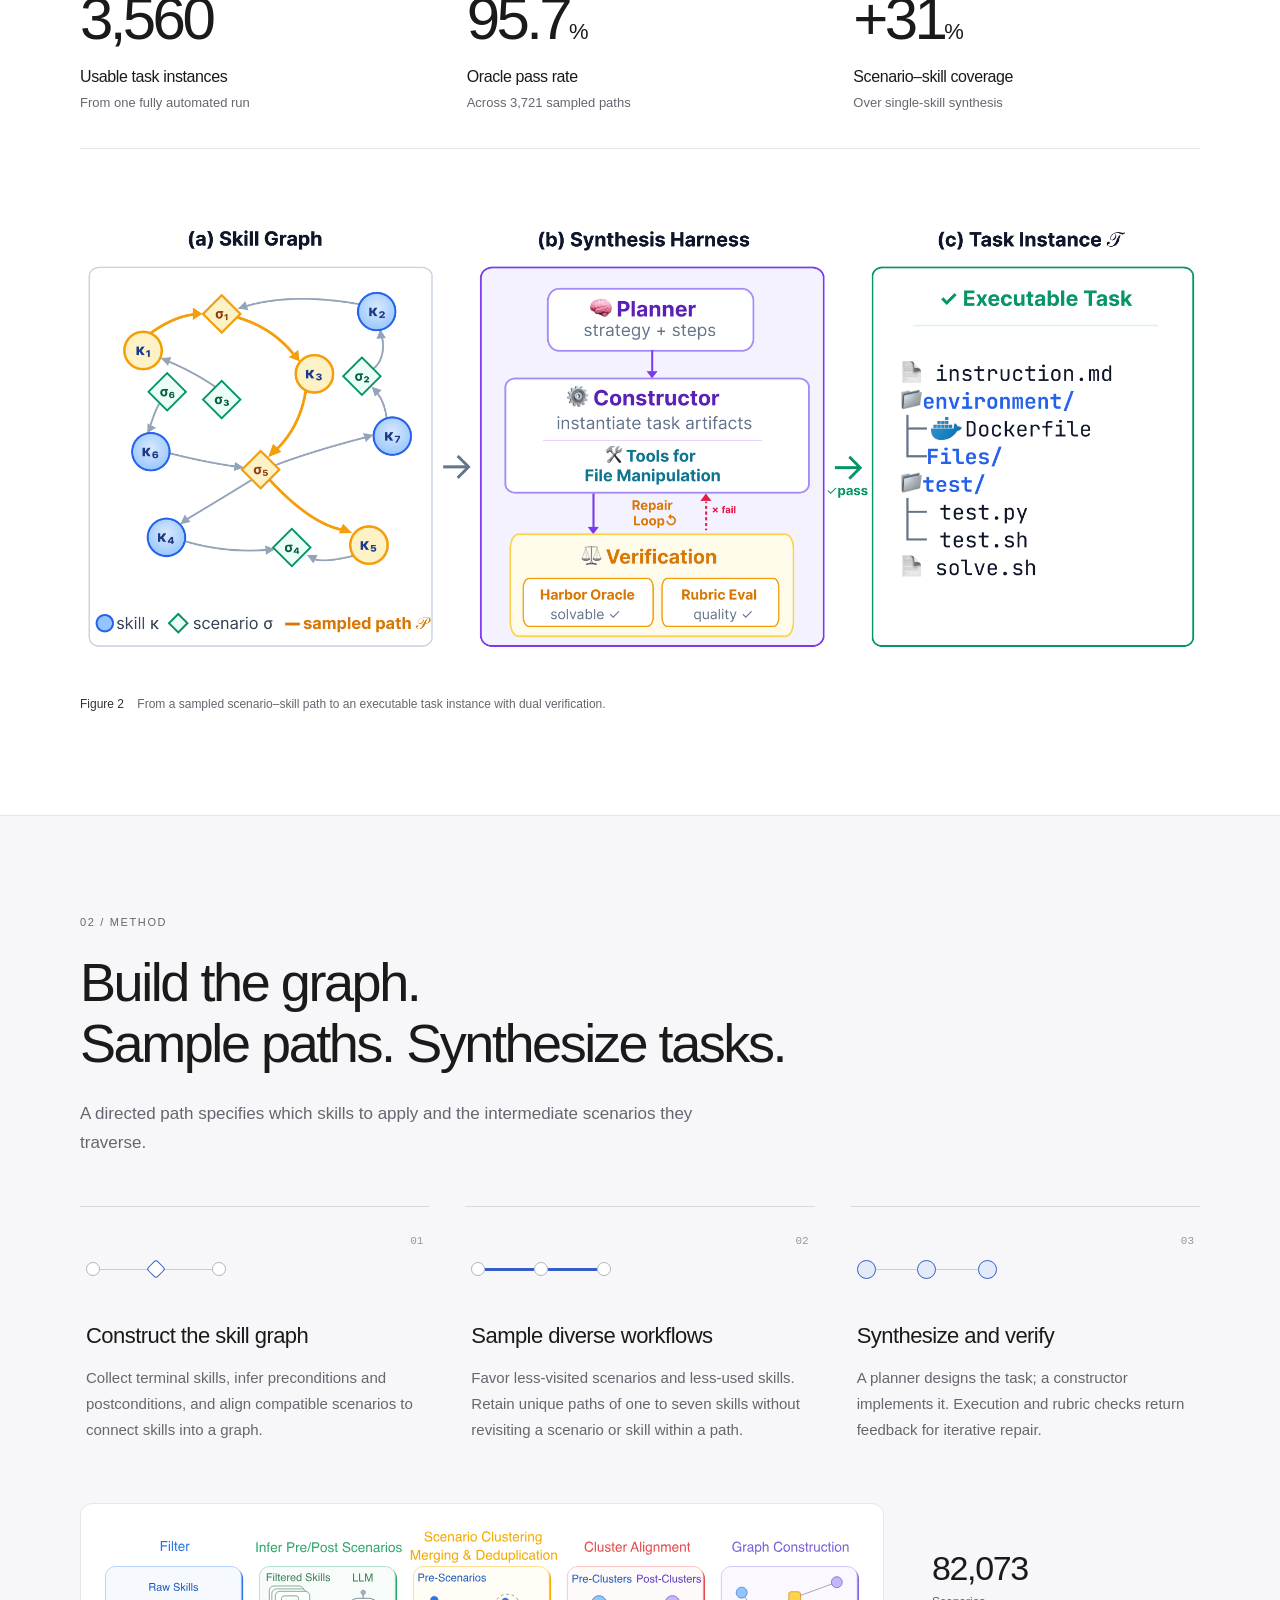
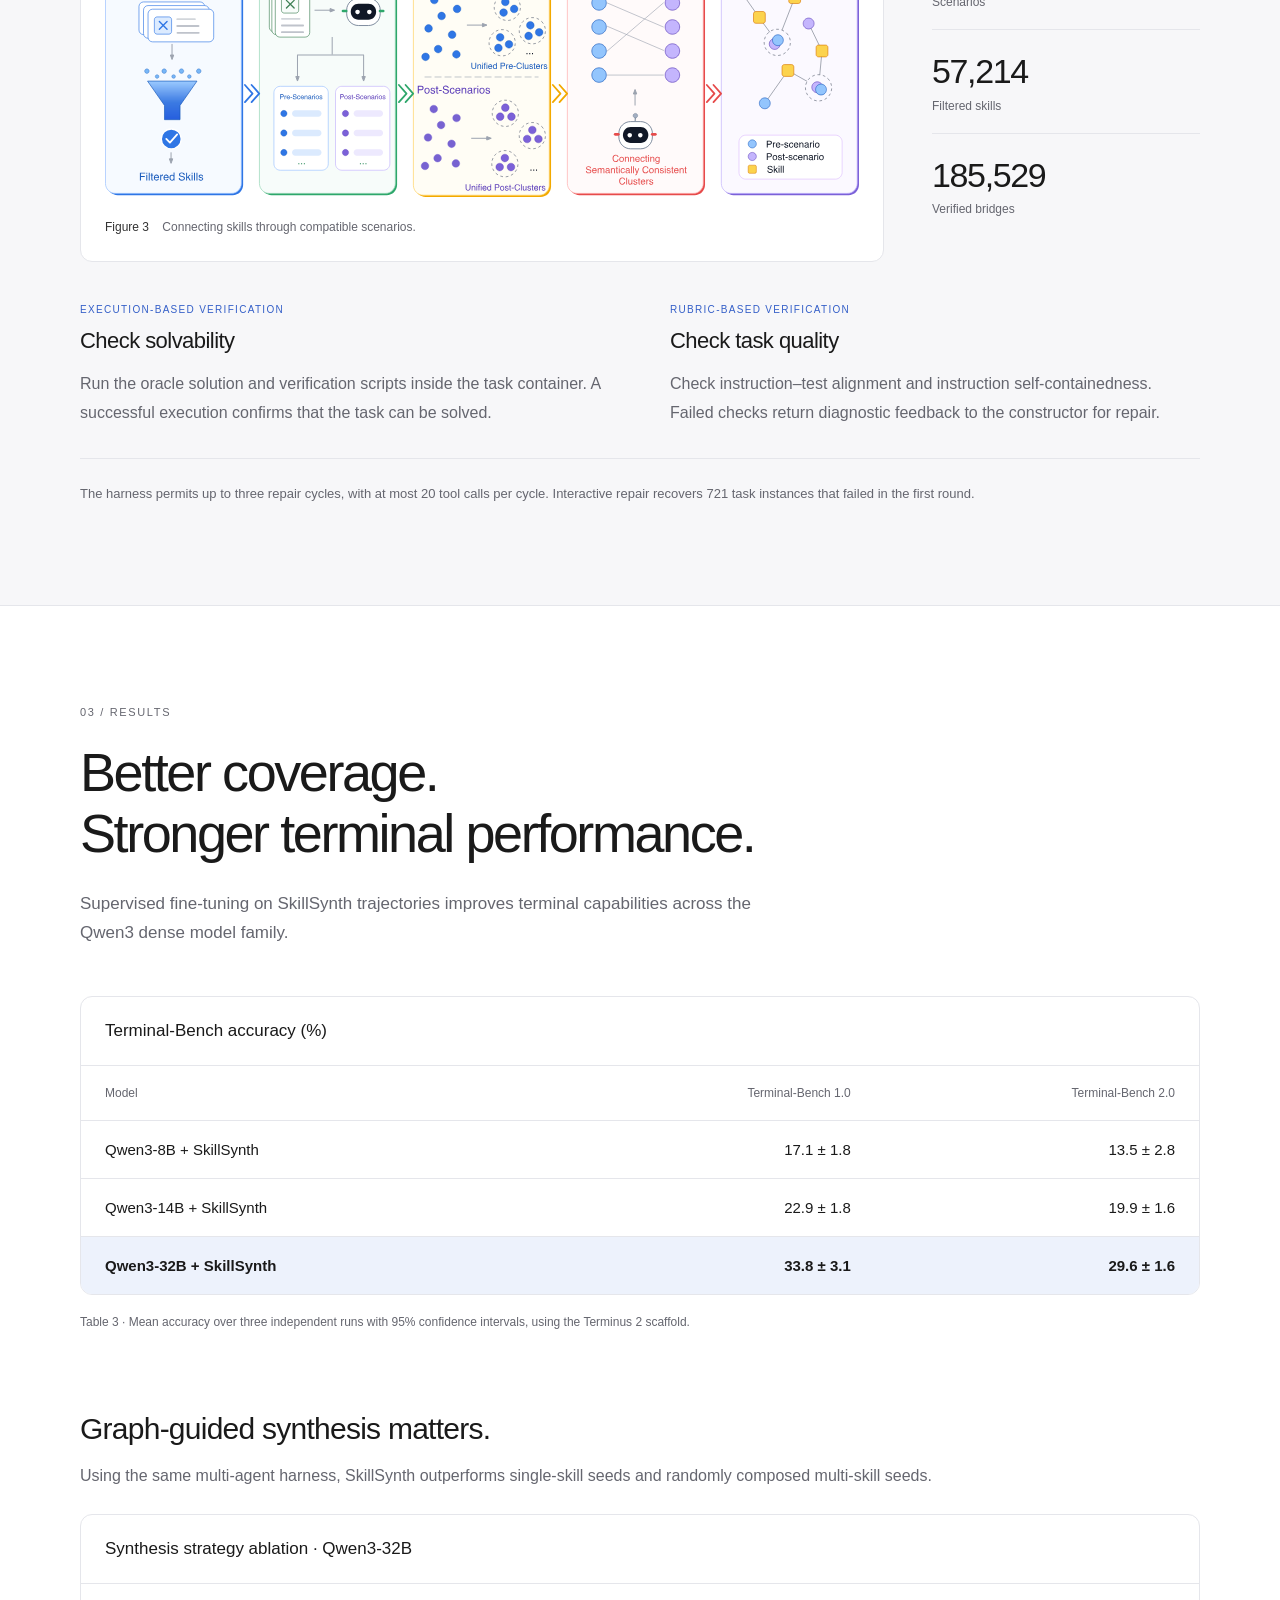
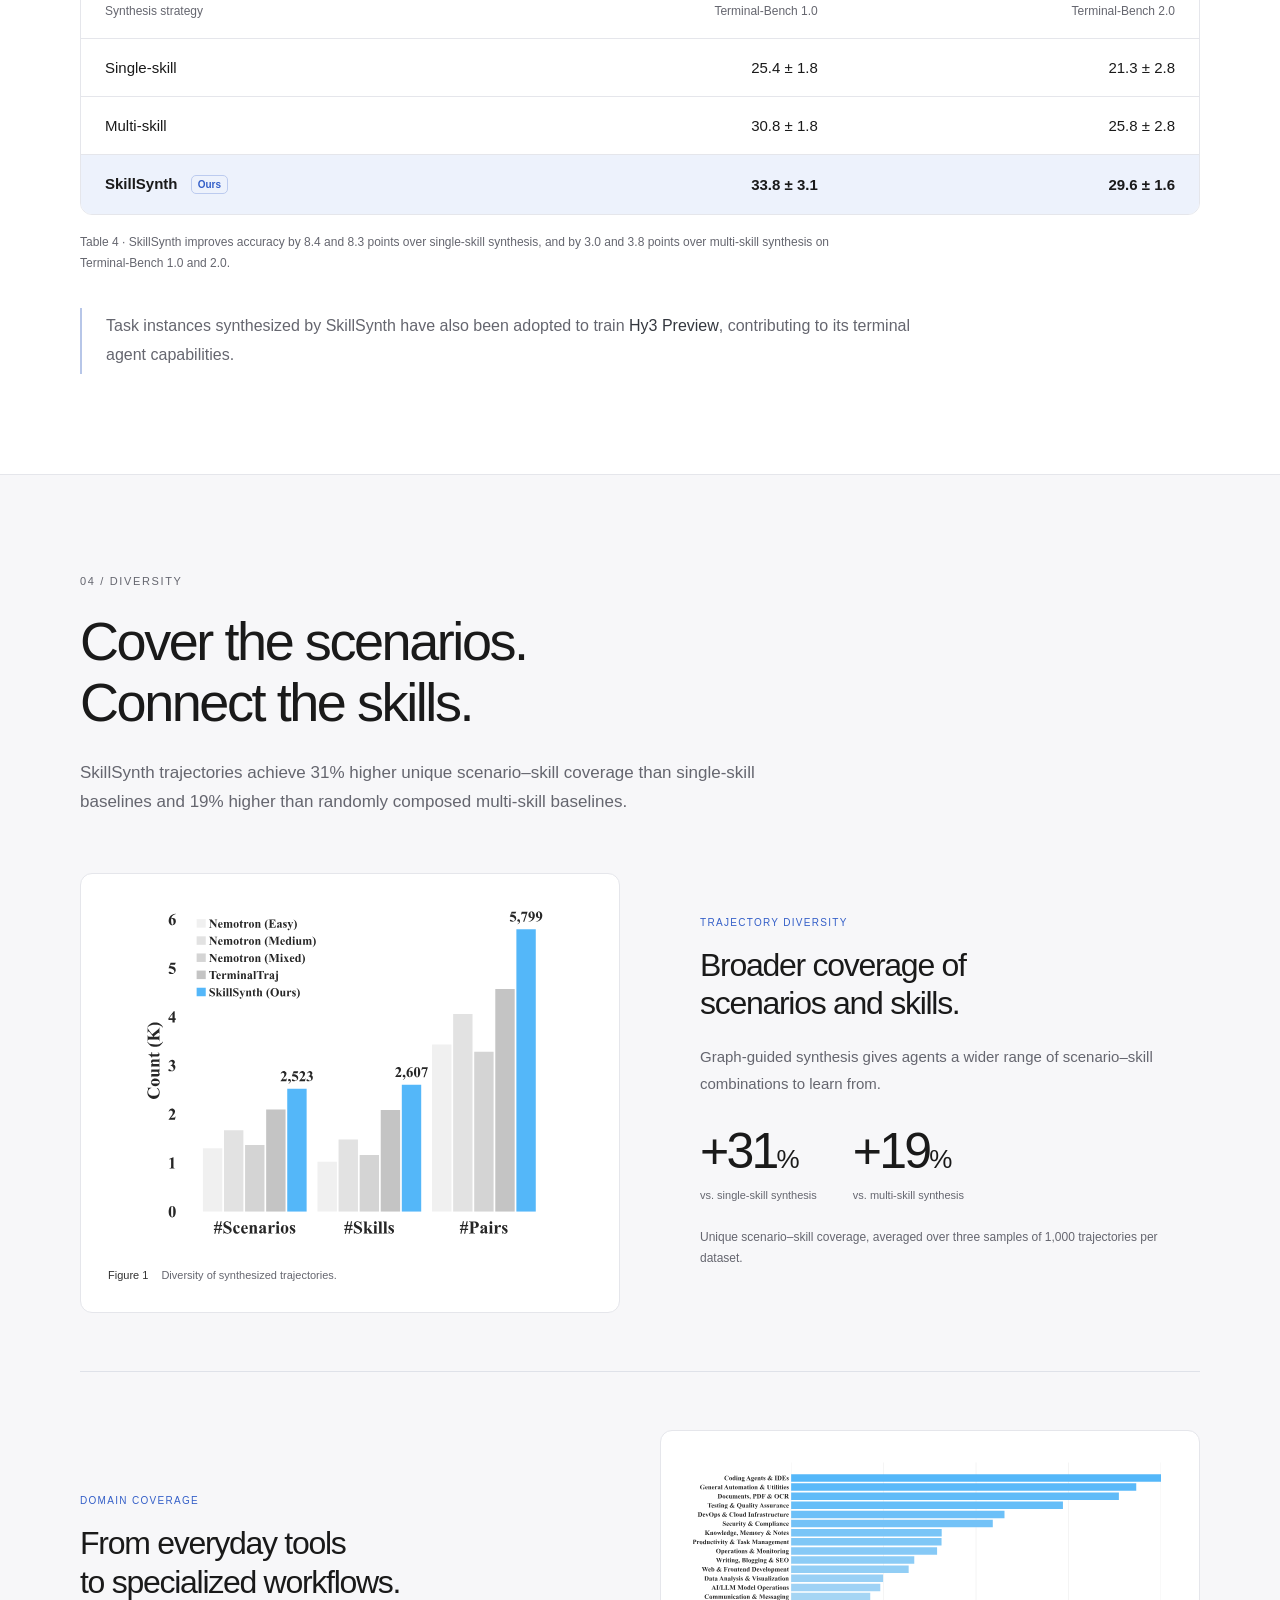
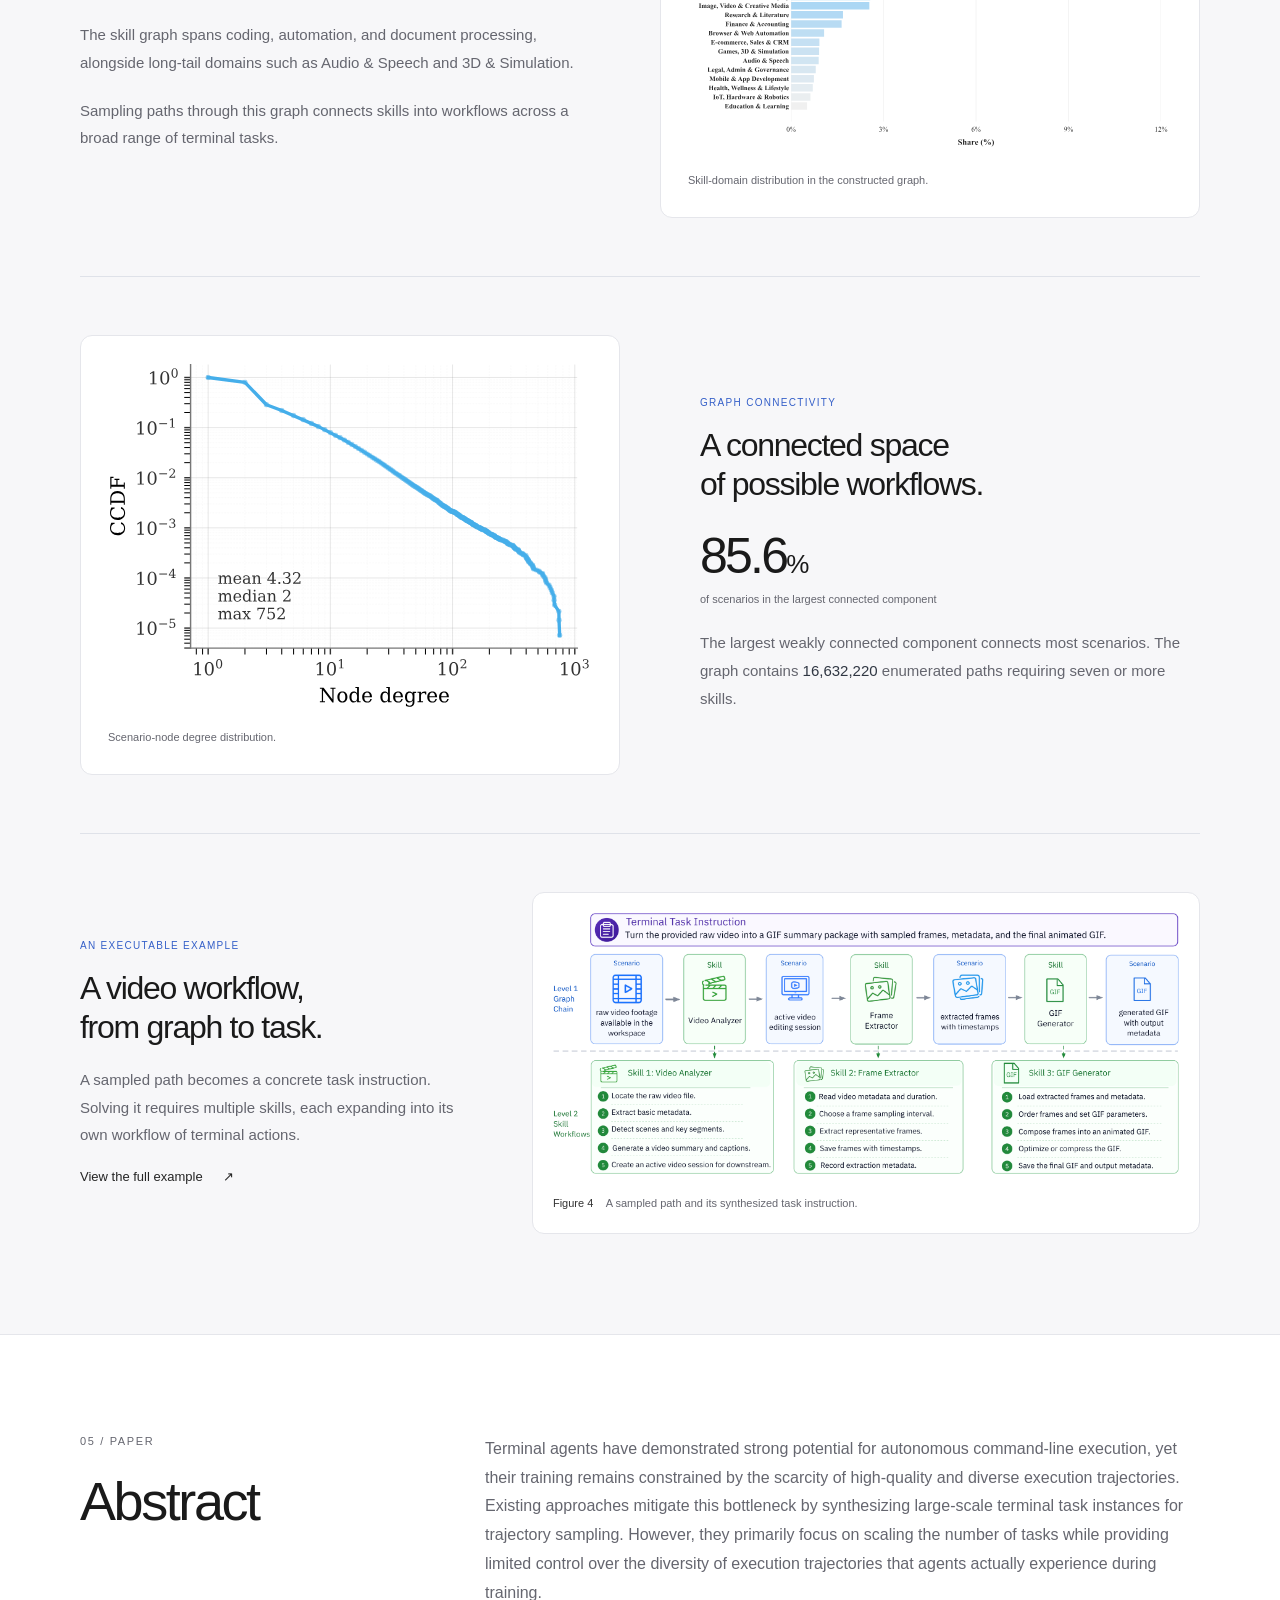
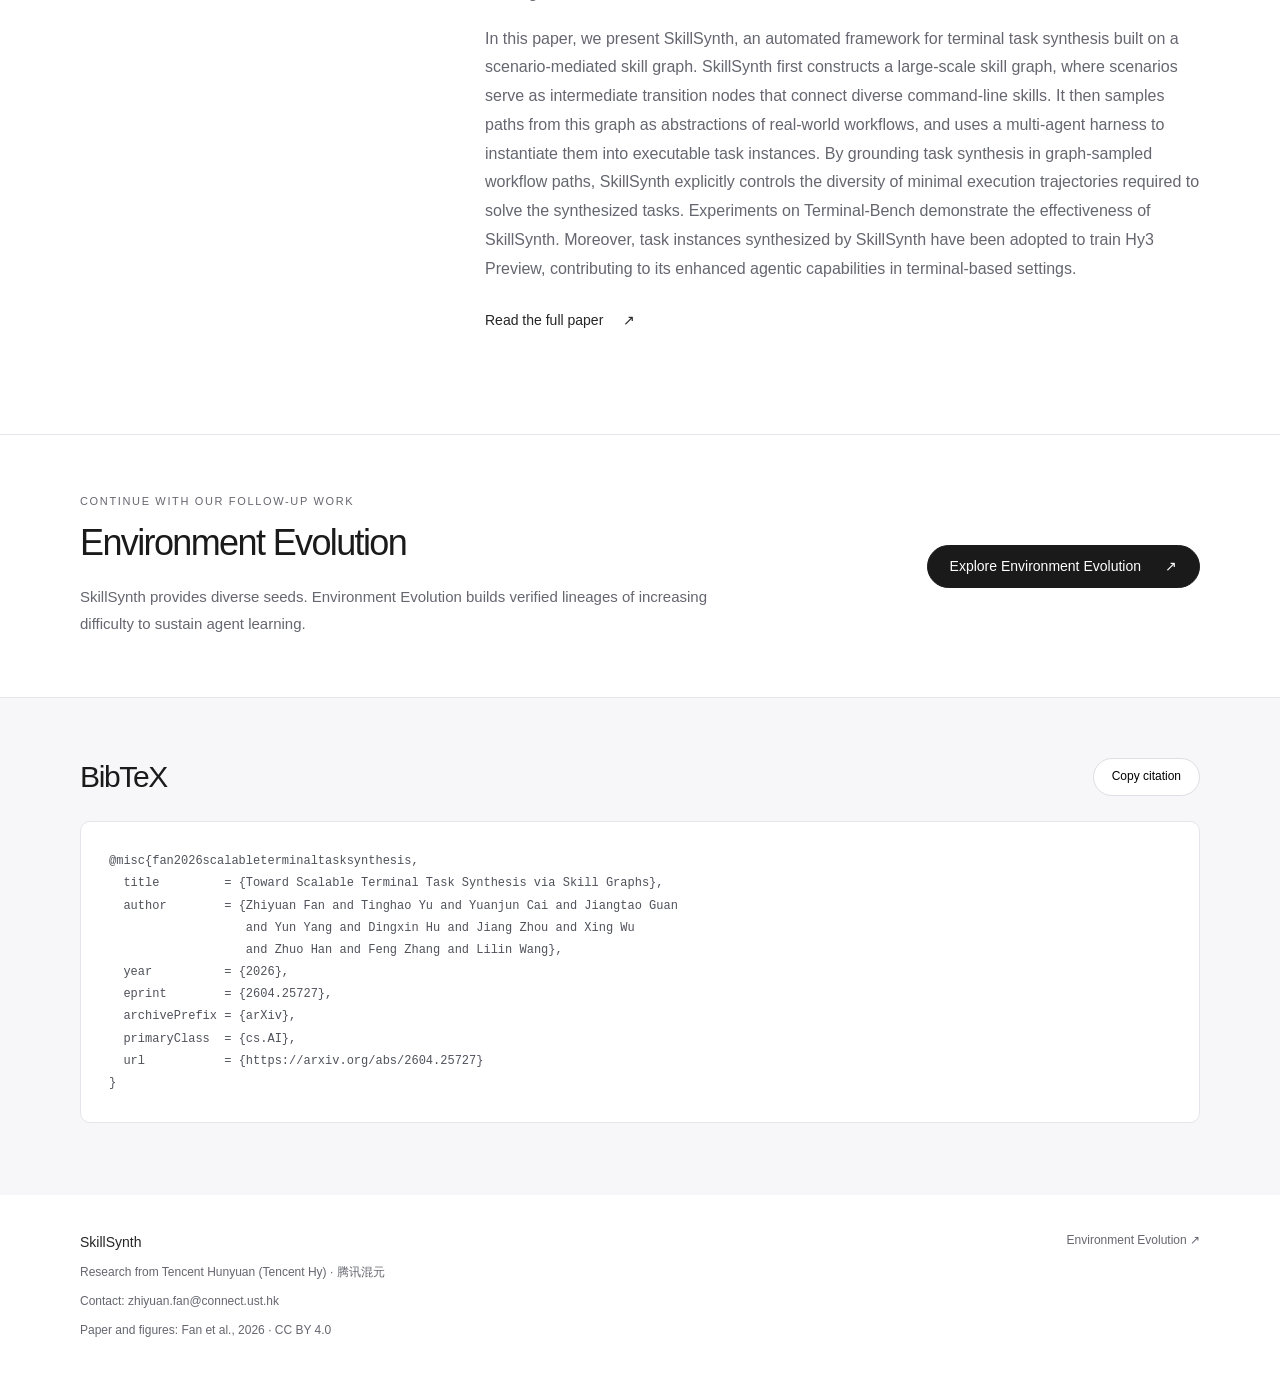
==== commit af1354aa: "update" ====
--- a/skillsynth/index.html
+++ b/skillsynth/index.html
@@ -4,12 +4,23 @@
   <meta charset="utf-8">
   <meta name="viewport" content="width=device-width, initial-scale=1">
   <meta name="color-scheme" content="light">
-  <title>SkillSynth: Toward Scalable Terminal Task Synthesis via Skill Graphs</title>
-  <meta name="description" content="SkillSynth synthesizes diverse executable terminal tasks by sampling workflows from a scenario-mediated skill graph.">
-  <meta property="og:title" content="SkillSynth: Toward Scalable Terminal Task Synthesis via Skill Graphs">
-  <meta property="og:description" content="From skill graphs to diverse, executable terminal tasks.">
+  <title>SkillSynth: Terminal Task Synthesis | Tencent Hunyuan</title>
+  <meta name="description" content="SkillSynth by Tencent Hunyuan (Tencent Hy) scales terminal task synthesis with skill graphs, providing diverse seed environments for Environment Evolution.">
+  <meta property="og:title" content="SkillSynth: Terminal Task Synthesis | Tencent Hunyuan">
+  <meta property="og:description" content="SkillSynth by Tencent Hunyuan (Tencent Hy) scales terminal task synthesis with skill graphs, providing diverse seed environments for Environment Evolution.">
   <meta property="og:type" content="website">
   <meta property="og:url" content="https://environment-evolution.github.io/skillsynth/">
+  <meta property="og:site_name" content="Environment Evolution &amp; SkillSynth">
+  <meta property="og:locale" content="en_US">
+  <meta property="og:image" content="https://environment-evolution.github.io/assets/hy-logo.png">
+  <meta property="og:image:alt" content="Tencent Hy logo">
+  <meta property="og:image:width" content="534">
+  <meta property="og:image:height" content="96">
+  <meta name="twitter:card" content="summary">
+  <meta name="twitter:title" content="SkillSynth: Terminal Task Synthesis | Tencent Hunyuan">
+  <meta name="twitter:description" content="SkillSynth by Tencent Hunyuan (Tencent Hy) scales terminal task synthesis with skill graphs, providing diverse seed environments for Environment Evolution.">
+  <meta name="twitter:image" content="https://environment-evolution.github.io/assets/hy-logo.png">
+  <meta name="twitter:image:alt" content="Tencent Hy logo">
   <meta name="citation_title" content="Toward Scalable Terminal Task Synthesis via Skill Graphs">
   <meta name="citation_author" content="Zhiyuan Fan">
   <meta name="citation_author" content="Tinghao Yu">
@@ -24,6 +35,152 @@
   <meta name="citation_author" content="Lilin Wang">
   <meta name="citation_publication_date" content="2026/04/28">
   <meta name="citation_pdf_url" content="https://arxiv.org/pdf/2604.25727">
+  <script type="application/ld+json">
+{
+  "@context": "https://schema.org",
+  "@graph": [
+    {
+      "@type": "Organization",
+      "@id": "https://environment-evolution.github.io/#hunyuan-team",
+      "name": "Hunyuan Team, Tencent",
+      "alternateName": [
+        "Tencent Hunyuan",
+        "Tencent Hy",
+        "HY",
+        "腾讯混元",
+        "混元"
+      ],
+      "url": "https://hy.tencent.ai/",
+      "logo": "https://environment-evolution.github.io/assets/hy-logo.png",
+      "parentOrganization": {
+        "@type": "Organization",
+        "name": "Tencent",
+        "url": "https://www.tencent.com/"
+      }
+    },
+    {
+      "@type": "WebSite",
+      "@id": "https://environment-evolution.github.io/#website",
+      "url": "https://environment-evolution.github.io/",
+      "name": "Environment Evolution & SkillSynth",
+      "inLanguage": "en"
+    },
+    {
+      "@type": "WebPage",
+      "@id": "https://environment-evolution.github.io/skillsynth/#webpage",
+      "url": "https://environment-evolution.github.io/skillsynth/",
+      "name": "SkillSynth: Terminal Task Synthesis | Tencent Hunyuan",
+      "description": "SkillSynth by Tencent Hunyuan (Tencent Hy) scales terminal task synthesis with skill graphs, providing diverse seed environments for Environment Evolution.",
+      "inLanguage": "en",
+      "isPartOf": {
+        "@id": "https://environment-evolution.github.io/#website"
+      },
+      "mainEntity": {
+        "@id": "https://environment-evolution.github.io/skillsynth/#paper"
+      }
+    },
+    {
+      "@type": "ScholarlyArticle",
+      "@id": "https://environment-evolution.github.io/skillsynth/#paper",
+      "headline": "Toward Scalable Terminal Task Synthesis via Skill Graphs",
+      "name": "Toward Scalable Terminal Task Synthesis via Skill Graphs",
+      "url": "https://environment-evolution.github.io/skillsynth/",
+      "sameAs": "https://arxiv.org/abs/2604.25727",
+      "identifier": "arXiv:2604.25727",
+      "datePublished": "2026-04-28",
+      "author": [
+        {
+          "@type": "Person",
+          "name": "Zhiyuan Fan"
+        },
+        {
+          "@type": "Person",
+          "name": "Tinghao Yu"
+        },
+        {
+          "@type": "Person",
+          "name": "Yuanjun Cai"
+        },
+        {
+          "@type": "Person",
+          "name": "Jiangtao Guan"
+        },
+        {
+          "@type": "Person",
+          "name": "Yun Yang"
+        },
+        {
+          "@type": "Person",
+          "name": "Dingxin Hu"
+        },
+        {
+          "@type": "Person",
+          "name": "Jiang Zhou"
+        },
+        {
+          "@type": "Person",
+          "name": "Xing Wu"
+        },
+        {
+          "@type": "Person",
+          "name": "Zhuo Han"
+        },
+        {
+          "@type": "Person",
+          "name": "Feng Zhang"
+        },
+        {
+          "@type": "Person",
+          "name": "Lilin Wang"
+        }
+      ],
+      "sourceOrganization": {
+        "@id": "https://environment-evolution.github.io/#hunyuan-team"
+      },
+      "inLanguage": "en",
+      "description": "SkillSynth by Tencent Hunyuan (Tencent Hy) scales terminal task synthesis with skill graphs, providing diverse seed environments for Environment Evolution.",
+      "keywords": [
+        "Terminal agents",
+        "Terminal task synthesis",
+        "Skill graphs",
+        "Environment scaling",
+        "Environment evolution"
+      ],
+      "about": [
+        {
+          "@type": "Thing",
+          "name": "Terminal agents"
+        },
+        {
+          "@type": "Thing",
+          "name": "Terminal task synthesis"
+        },
+        {
+          "@type": "Thing",
+          "name": "Skill graphs"
+        },
+        {
+          "@type": "Thing",
+          "name": "Environment scaling"
+        },
+        {
+          "@type": "Thing",
+          "name": "Environment evolution"
+        }
+      ],
+      "encoding": {
+        "@type": "MediaObject",
+        "encodingFormat": "application/pdf",
+        "contentUrl": "https://arxiv.org/pdf/2604.25727"
+      },
+      "license": "https://creativecommons.org/licenses/by/4.0/",
+      "mainEntityOfPage": {
+        "@id": "https://environment-evolution.github.io/skillsynth/#webpage"
+      }
+    }
+  ]
+}
+  </script>
   <link rel="canonical" href="https://environment-evolution.github.io/skillsynth/">
   <link rel="stylesheet" href="../styles.css">
   <link rel="stylesheet" href="styles.css">
@@ -51,7 +208,7 @@
 
     <section class="section" id="overview" aria-labelledby="overview-title">
       <div class="section-heading"><p class="eyebrow">01 / OVERVIEW</p><h2 id="overview-title">Diverse workflows.<br>Executable terminal tasks.</h2></div>
-      <div class="intro-grid"><p class="lead">Scenarios connect skills.<br>Paths become tasks.</p><div class="prose"><p>SkillSynth builds a scenario-mediated skill graph from real terminal skills. Scenarios form the nodes; skills connect them as directed transitions. Sampling paths from this graph yields coherent workflows with diverse scenario–skill combinations.</p><p>A multi-agent harness turns each workflow into an executable task, then verifies and repairs it. The resulting tasks support trajectory collection for training terminal agents.</p></div></div>
+      <div class="intro-grid"><p class="lead">Scenarios connect skills.<br>Paths become tasks.</p><div class="prose"><p>SkillSynth studies scalable task synthesis for terminal agents, providing diverse seed environments for <a href="../">Environment Evolution</a>.</p><p>SkillSynth builds a scenario-mediated skill graph from real terminal skills. Scenarios form the nodes; skills connect them as directed transitions. Sampling paths from this graph yields coherent workflows with diverse scenario–skill combinations.</p><p>A multi-agent harness turns each workflow into an executable task, then verifies and repairs it. The resulting tasks support trajectory collection for training terminal agents.</p></div></div>
       <div class="highlights"><div><span class="metric">3,560</span><h3>Usable task instances</h3><p>From one fully automated run</p></div><div><span class="metric">95.7<span>%</span></span><h3>Oracle pass rate</h3><p>Across 3,721 sampled paths</p></div><div><span class="metric">+31<span>%</span></span><h3>Scenario–skill coverage</h3><p>Over single-skill synthesis</p></div></div>
       <figure class="paper-figure"><a href="assets/figures/main_v3.png" target="_blank" rel="noopener" aria-label="Open Figure 2 at full size"><img src="assets/figures/main_v3.png" alt="SkillSynth overview: sample a compositional workflow from a skill graph, instantiate it with a multi-agent harness, and verify the resulting executable terminal task." width="2040" height="778" loading="lazy"></a><figcaption><span>Figure 2</span> From a sampled scenario–skill path to an executable task instance with dual verification.</figcaption></figure>
     </section>
@@ -117,6 +274,6 @@
   url           = {https://arxiv.org/abs/2604.25727}
 }</code></pre><p class="copy-status" id="copy-status" role="status" aria-live="polite"></p></div></section>
   </main>
-  <footer class="site-footer"><div><span>SkillSynth</span><p>Contact: <a href="mailto:zhiyuan.fan@connect.ust.hk">zhiyuan.fan@connect.ust.hk</a></p><p>Paper and figures: <a href="https://arxiv.org/abs/2604.25727">Fan et al., 2026</a> · <a href="https://creativecommons.org/licenses/by/4.0/">CC BY 4.0</a></p></div><a href="../">Environment Evolution ↗</a></footer>
+  <footer class="site-footer"><div><span>SkillSynth</span><p>Research from <a href="https://hy.tencent.ai/">Tencent Hunyuan (Tencent Hy) · <span lang="zh-CN">腾讯混元</span></a></p><p>Contact: <a href="mailto:zhiyuan.fan@connect.ust.hk">zhiyuan.fan@connect.ust.hk</a></p><p>Paper and figures: <a href="https://arxiv.org/abs/2604.25727">Fan et al., 2026</a> · <a href="https://creativecommons.org/licenses/by/4.0/">CC BY 4.0</a></p></div><a href="../">Environment Evolution ↗</a></footer>
 </body>
 </html>
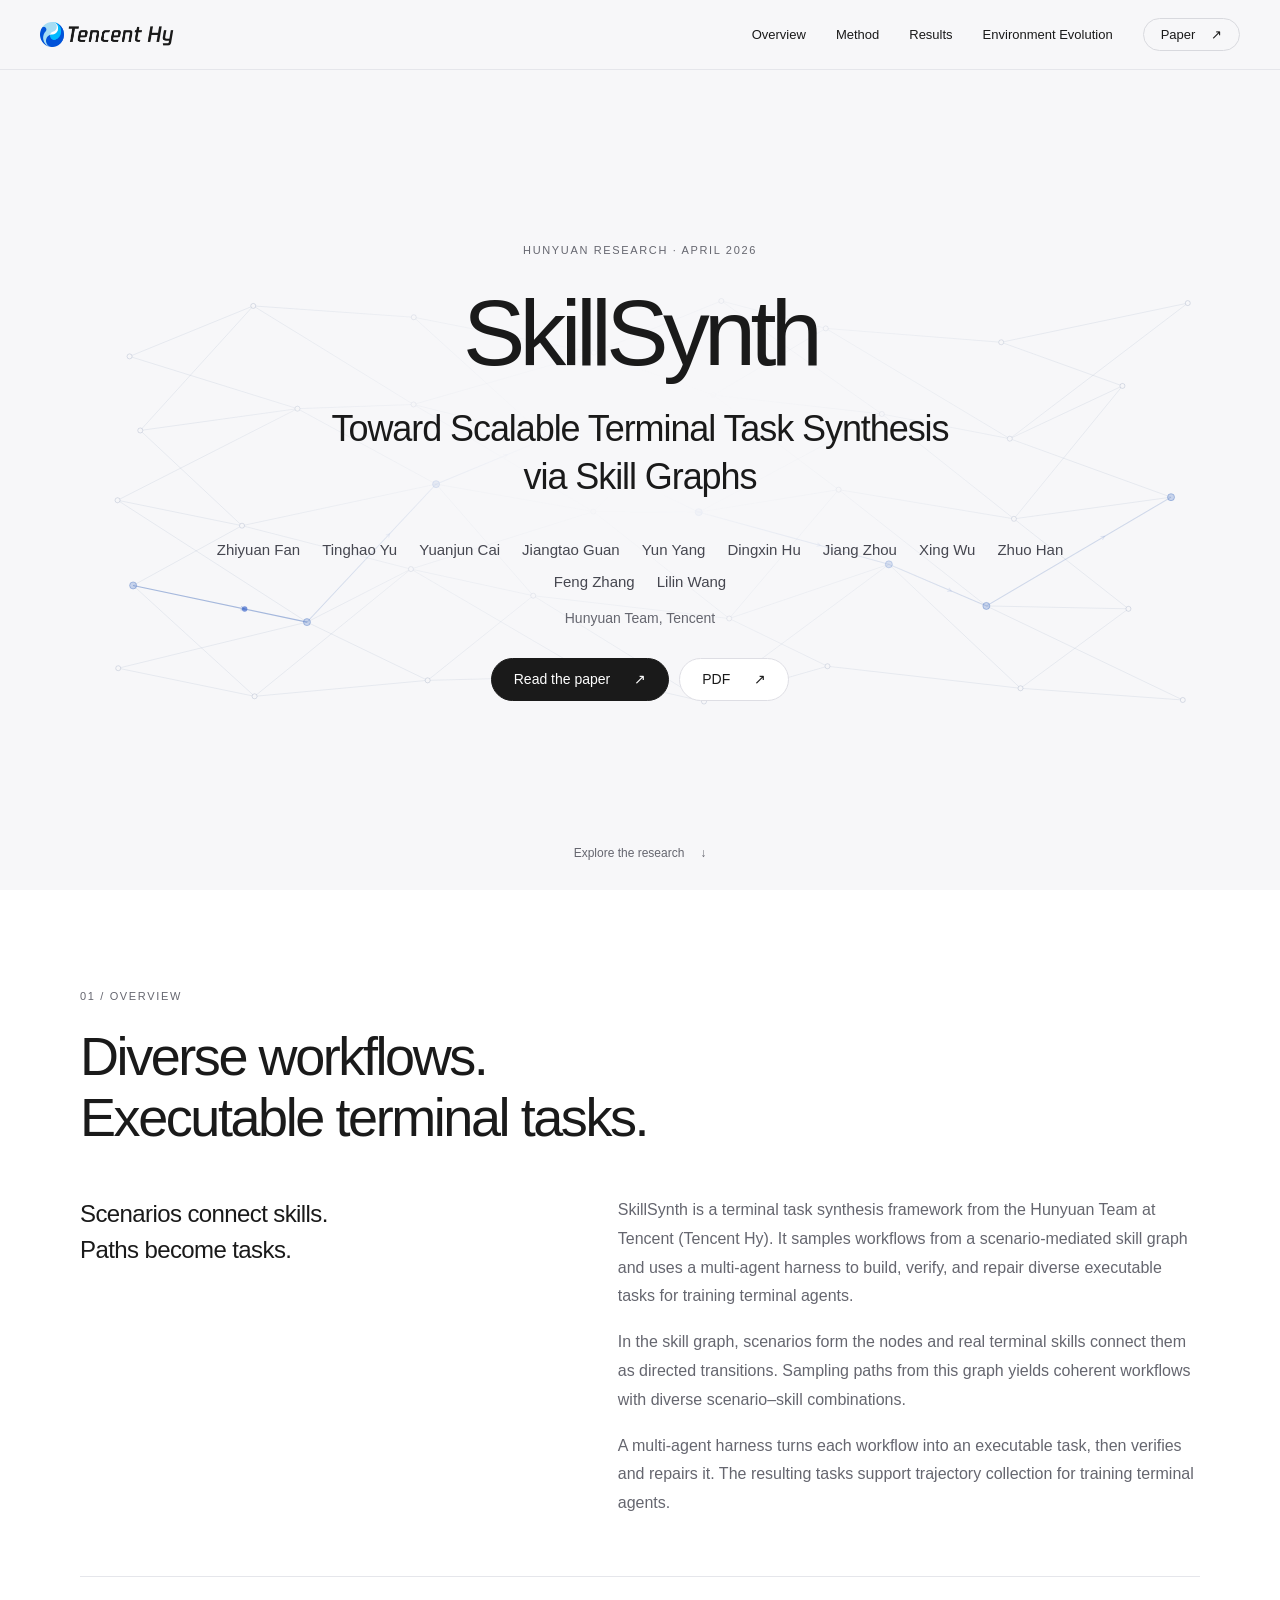
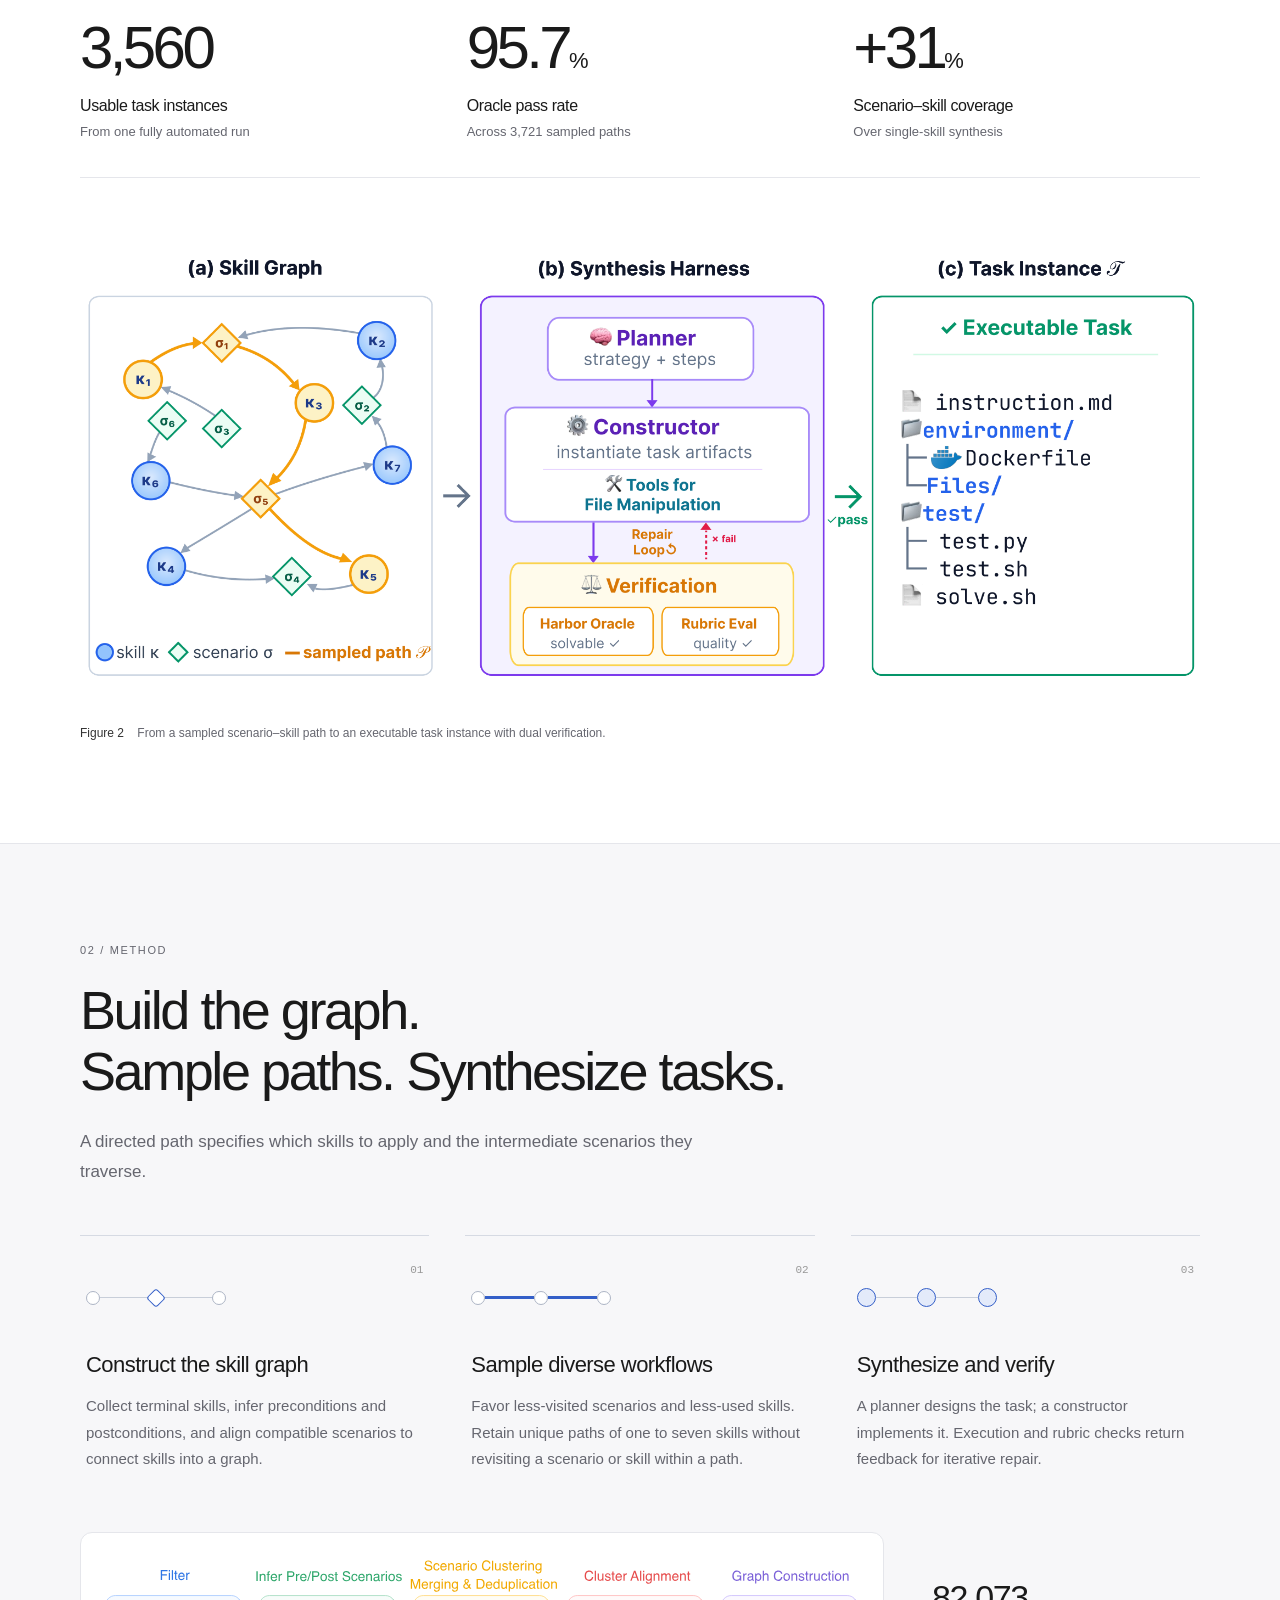
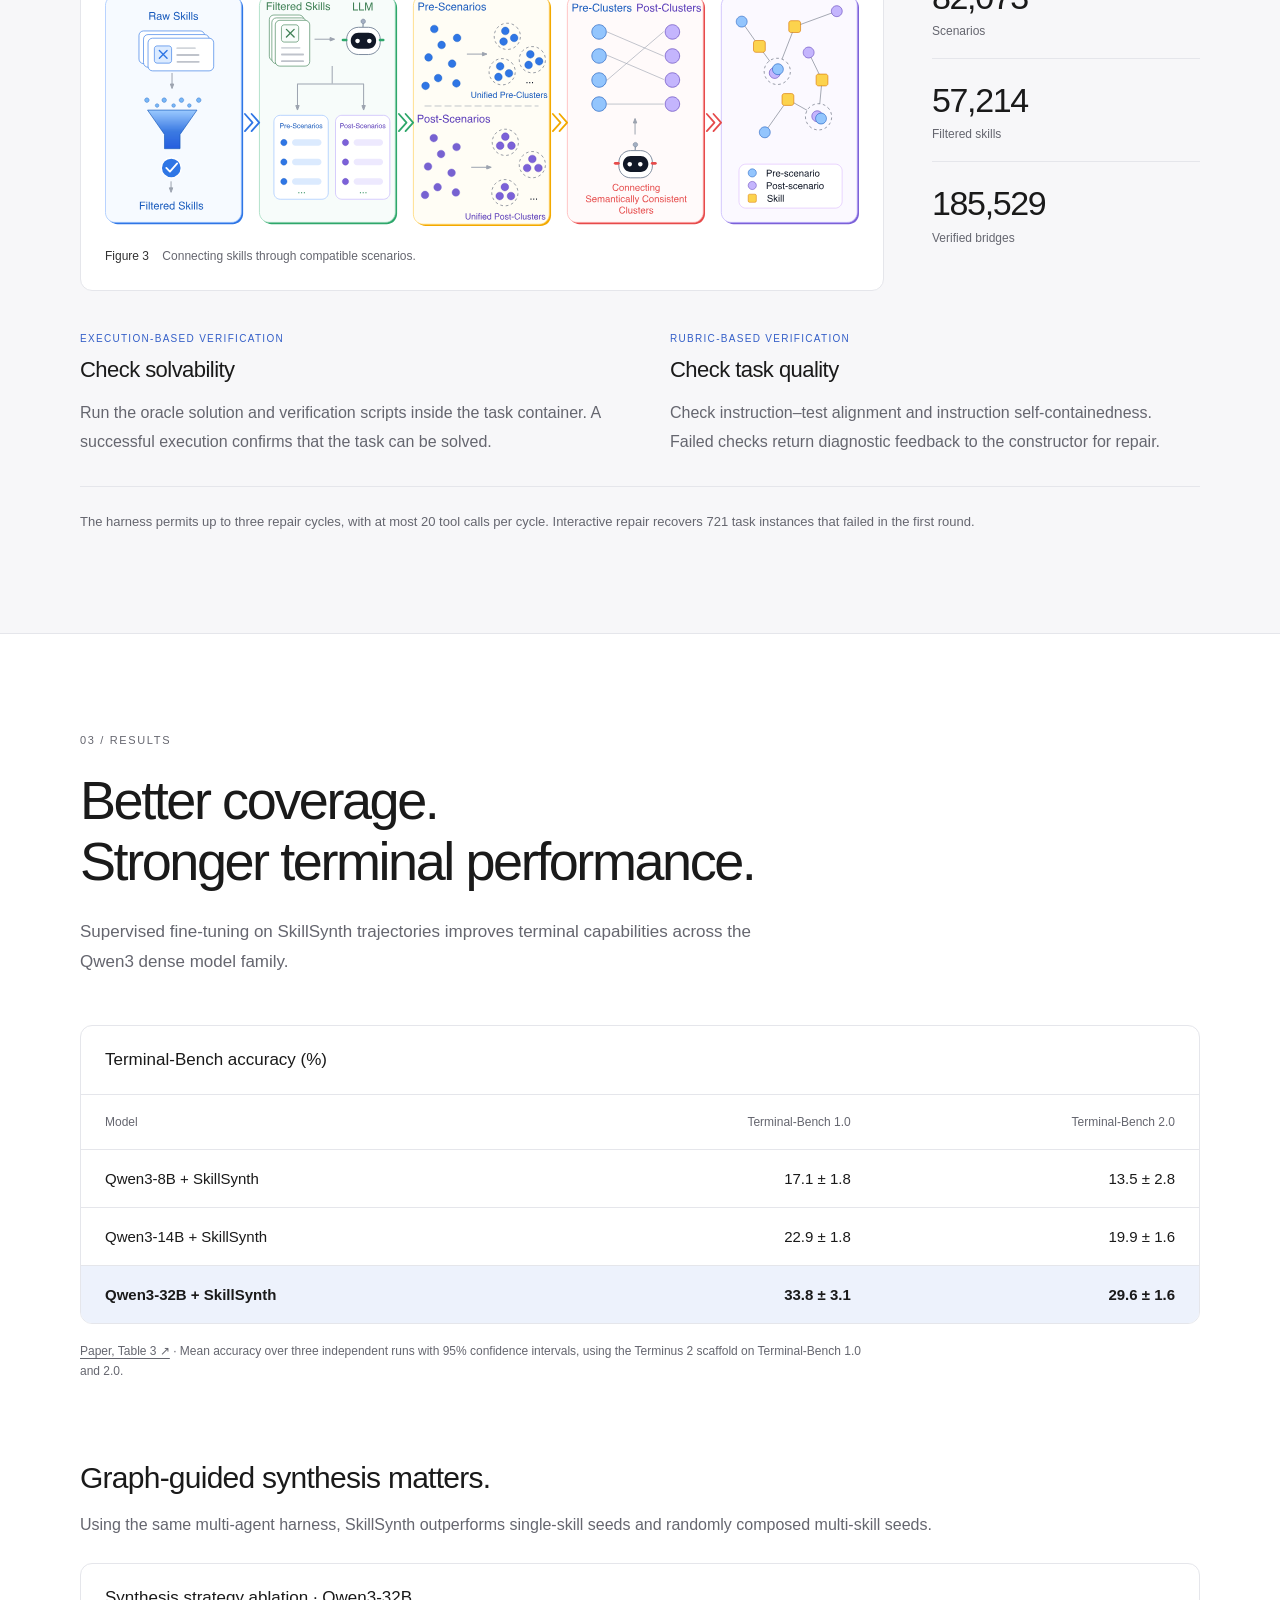
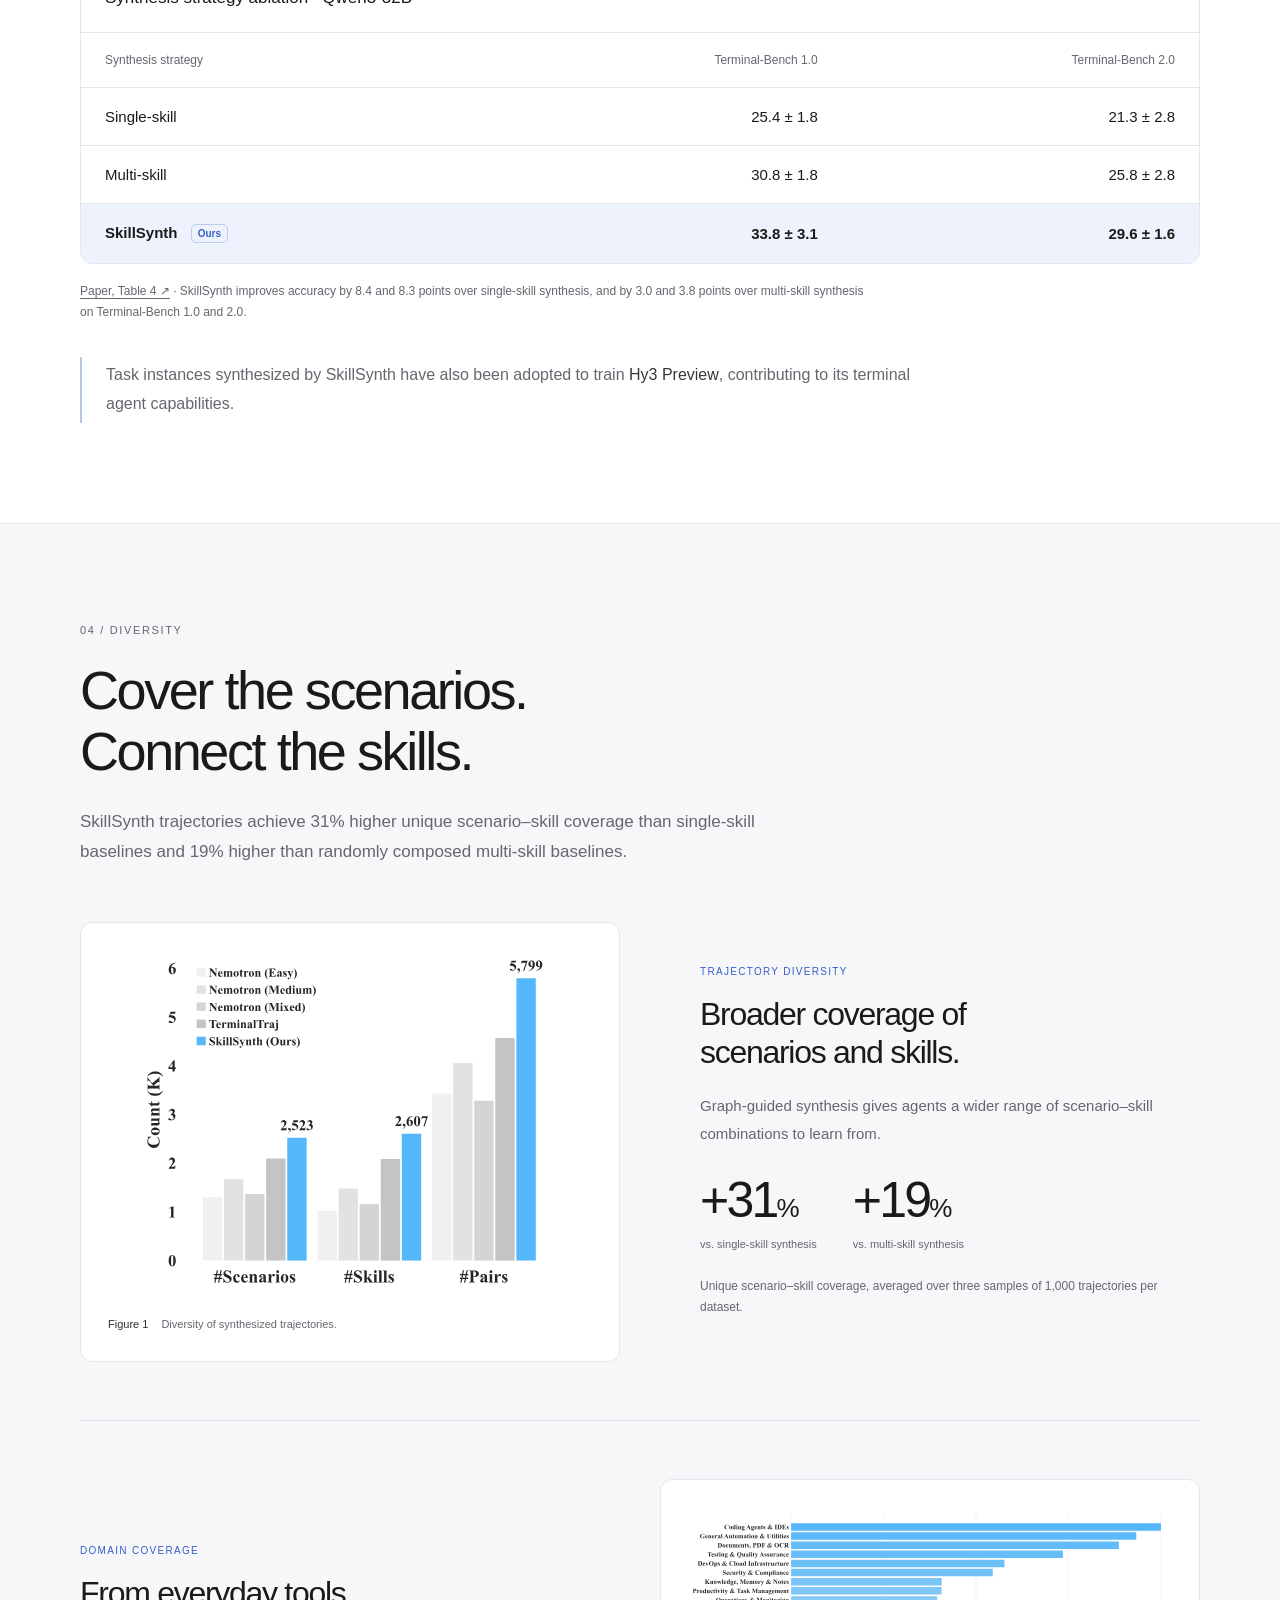
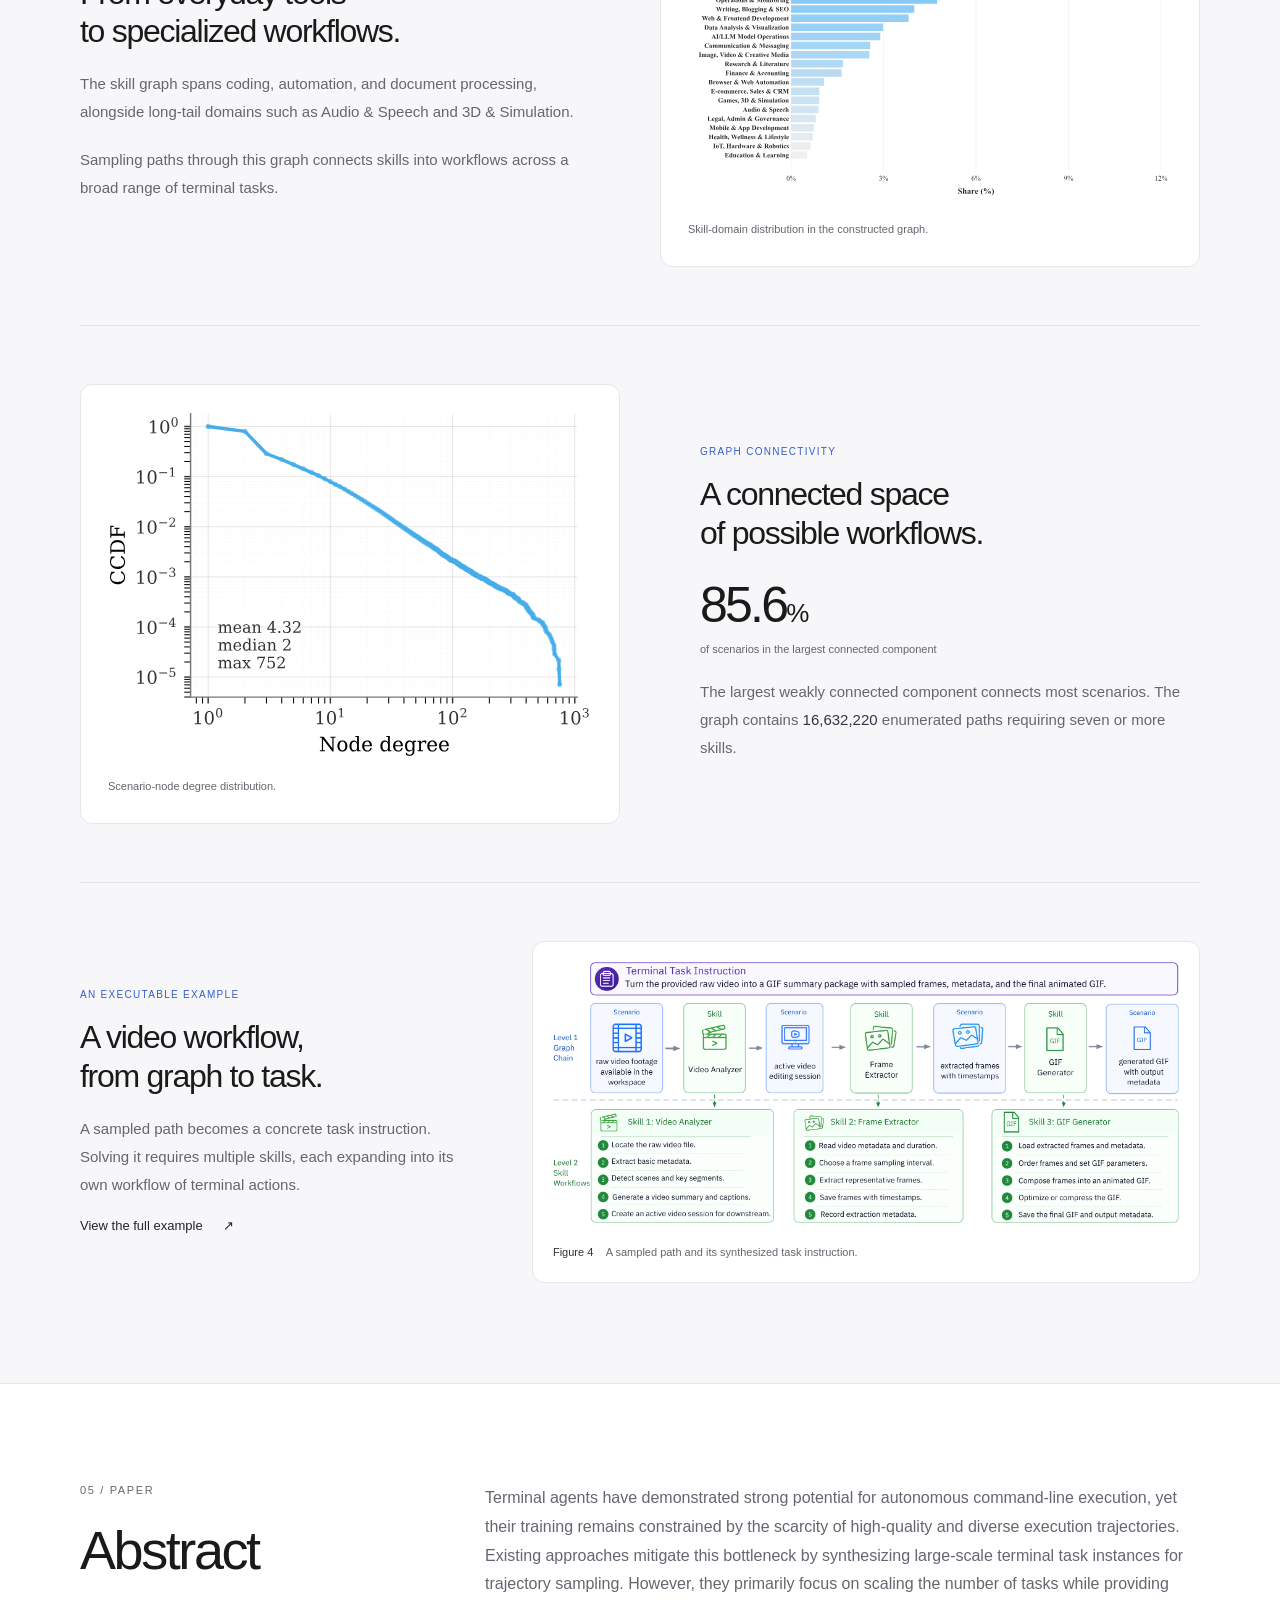
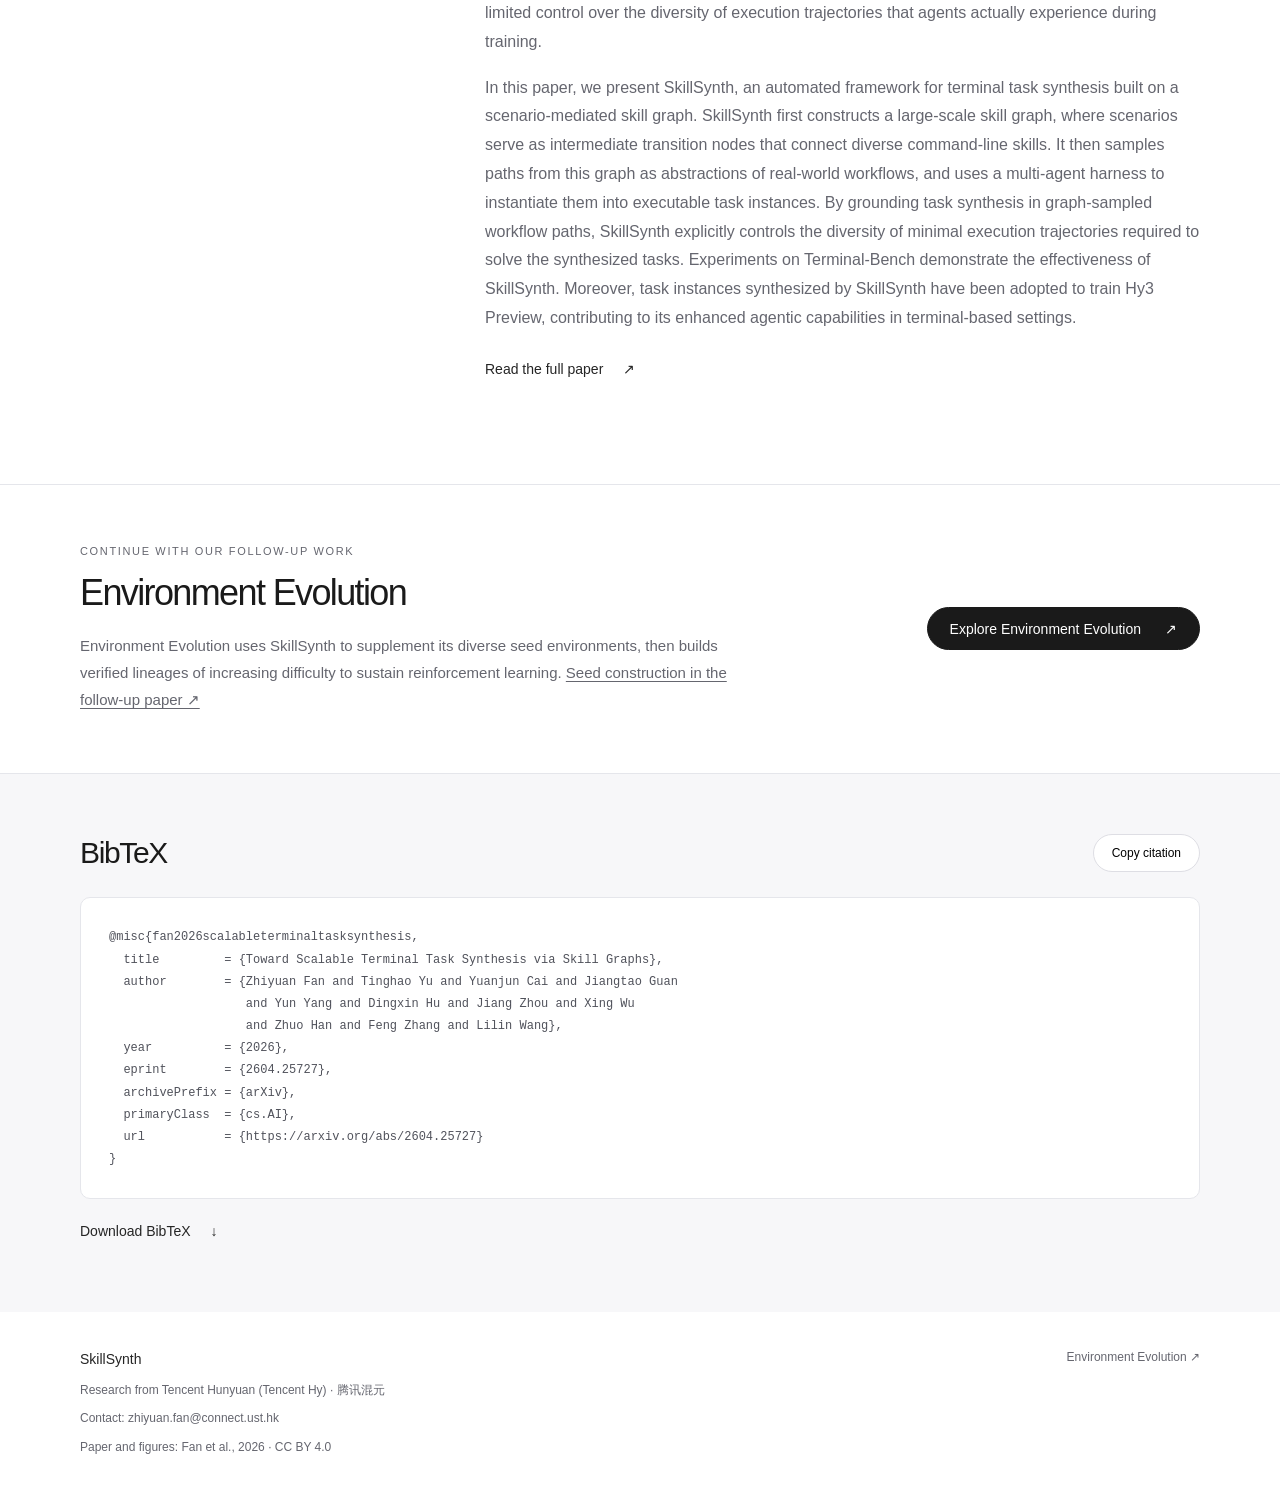
==== commit b904c8cd: "update" ====
--- a/skillsynth/index.html
+++ b/skillsynth/index.html
@@ -77,7 +77,11 @@
       },
       "mainEntity": {
         "@id": "https://environment-evolution.github.io/skillsynth/#paper"
-      }
+      },
+      "relatedLink": [
+        "https://environment-evolution.github.io/",
+        "https://arxiv.org/html/2604.25727v1"
+      ]
     },
     {
       "@type": "ScholarlyArticle",
@@ -181,6 +185,7 @@
   ]
 }
   </script>
+  <link rel="alternate" type="application/x-bibtex" href="citation.bib" title="BibTeX citation">
   <link rel="canonical" href="https://environment-evolution.github.io/skillsynth/">
   <link rel="stylesheet" href="../styles.css">
   <link rel="stylesheet" href="styles.css">
@@ -208,7 +213,7 @@
 
     <section class="section" id="overview" aria-labelledby="overview-title">
       <div class="section-heading"><p class="eyebrow">01 / OVERVIEW</p><h2 id="overview-title">Diverse workflows.<br>Executable terminal tasks.</h2></div>
-      <div class="intro-grid"><p class="lead">Scenarios connect skills.<br>Paths become tasks.</p><div class="prose"><p>SkillSynth studies scalable task synthesis for terminal agents, providing diverse seed environments for <a href="../">Environment Evolution</a>.</p><p>SkillSynth builds a scenario-mediated skill graph from real terminal skills. Scenarios form the nodes; skills connect them as directed transitions. Sampling paths from this graph yields coherent workflows with diverse scenario–skill combinations.</p><p>A multi-agent harness turns each workflow into an executable task, then verifies and repairs it. The resulting tasks support trajectory collection for training terminal agents.</p></div></div>
+      <div class="intro-grid"><p class="lead">Scenarios connect skills.<br>Paths become tasks.</p><div class="prose"><p id="research-summary">SkillSynth is a terminal task synthesis framework from the Hunyuan Team at Tencent (Tencent Hy). It samples workflows from a scenario-mediated skill graph and uses a multi-agent harness to build, verify, and repair diverse executable tasks for training terminal agents.</p><p>In the skill graph, scenarios form the nodes and real terminal skills connect them as directed transitions. Sampling paths from this graph yields coherent workflows with diverse scenario–skill combinations.</p><p>A multi-agent harness turns each workflow into an executable task, then verifies and repairs it. The resulting tasks support trajectory collection for training terminal agents.</p></div></div>
       <div class="highlights"><div><span class="metric">3,560</span><h3>Usable task instances</h3><p>From one fully automated run</p></div><div><span class="metric">95.7<span>%</span></span><h3>Oracle pass rate</h3><p>Across 3,721 sampled paths</p></div><div><span class="metric">+31<span>%</span></span><h3>Scenario–skill coverage</h3><p>Over single-skill synthesis</p></div></div>
       <figure class="paper-figure"><a href="assets/figures/main_v3.png" target="_blank" rel="noopener" aria-label="Open Figure 2 at full size"><img src="assets/figures/main_v3.png" alt="SkillSynth overview: sample a compositional workflow from a skill graph, instantiate it with a multi-agent harness, and verify the resulting executable terminal task." width="2040" height="778" loading="lazy"></a><figcaption><span>Figure 2</span> From a sampled scenario–skill path to an executable task instance with dual verification.</figcaption></figure>
     </section>
@@ -231,10 +236,10 @@
     <section class="section" id="results" aria-labelledby="results-title">
       <div class="section-heading"><p class="eyebrow">03 / RESULTS</p><h2 id="results-title">Better coverage.<br>Stronger terminal performance.</h2><p class="section-intro">Supervised fine-tuning on SkillSynth trajectories improves terminal capabilities across the Qwen3 dense model family.</p></div>
       <div class="table-wrap"><table><caption>Terminal-Bench accuracy (%)</caption><thead><tr><th scope="col">Model</th><th scope="col">Terminal-Bench 1.0</th><th scope="col">Terminal-Bench 2.0</th></tr></thead><tbody><tr><th scope="row">Qwen3-8B + SkillSynth</th><td>17.1 ± 1.8</td><td>13.5 ± 2.8</td></tr><tr><th scope="row">Qwen3-14B + SkillSynth</th><td>22.9 ± 1.8</td><td>19.9 ± 1.6</td></tr><tr class="our-result"><th scope="row">Qwen3-32B + SkillSynth</th><td>33.8 ± 3.1</td><td>29.6 ± 1.6</td></tr></tbody></table></div>
-      <p class="result-note">Table 3 · Mean accuracy over three independent runs with 95% confidence intervals, using the Terminus 2 scaffold.</p>
+      <p id="evaluation-protocol" class="result-note"><a class="source-link" href="https://arxiv.org/html/2604.25727v1#S4.T3">Paper, Table 3 ↗</a> · Mean accuracy over three independent runs with 95% confidence intervals, using the Terminus 2 scaffold on Terminal-Bench 1.0 and 2.0.</p>
       <div class="method-heading"><h3>Graph-guided synthesis matters.</h3><p>Using the same multi-agent harness, SkillSynth outperforms single-skill seeds and randomly composed multi-skill seeds.</p></div>
       <div class="table-wrap ablation-table"><table><caption>Synthesis strategy ablation · Qwen3-32B</caption><thead><tr><th scope="col">Synthesis strategy</th><th scope="col">Terminal-Bench 1.0</th><th scope="col">Terminal-Bench 2.0</th></tr></thead><tbody><tr><th scope="row">Single-skill</th><td>25.4 ± 1.8</td><td>21.3 ± 2.8</td></tr><tr><th scope="row">Multi-skill</th><td>30.8 ± 1.8</td><td>25.8 ± 2.8</td></tr><tr class="our-result"><th scope="row">SkillSynth <span>Ours</span></th><td>33.8 ± 3.1</td><td>29.6 ± 1.6</td></tr></tbody></table></div>
-      <p class="result-note">Table 4 · SkillSynth improves accuracy by 8.4 and 8.3 points over single-skill synthesis, and by 3.0 and 3.8 points over multi-skill synthesis on Terminal-Bench 1.0 and 2.0.</p>
+      <p class="result-note"><a class="source-link" href="https://arxiv.org/html/2604.25727v1#S4.T4">Paper, Table 4 ↗</a> · SkillSynth improves accuracy by 8.4 and 8.3 points over single-skill synthesis, and by 3.0 and 3.8 points over multi-skill synthesis on Terminal-Bench 1.0 and 2.0.</p>
       <div class="adoption-note"><p>Task instances synthesized by SkillSynth have also been adopted to train <strong>Hy3 Preview</strong>, contributing to its terminal agent capabilities.</p></div>
     </section>
 
@@ -258,9 +263,9 @@
       </article>
     </div></section>
 
-    <section class="section abstract-section" aria-labelledby="abstract-title"><div class="section-heading"><p class="eyebrow">05 / PAPER</p><h2 id="abstract-title">Abstract</h2></div><div class="abstract-text"><p>Terminal agents have demonstrated strong potential for autonomous command-line execution, yet their training remains constrained by the scarcity of high-quality and diverse execution trajectories. Existing approaches mitigate this bottleneck by synthesizing large-scale terminal task instances for trajectory sampling. However, they primarily focus on scaling the number of tasks while providing limited control over the diversity of execution trajectories that agents actually experience during training.</p><p>In this paper, we present SkillSynth, an automated framework for terminal task synthesis built on a scenario-mediated skill graph. SkillSynth first constructs a large-scale skill graph, where scenarios serve as intermediate transition nodes that connect diverse command-line skills. It then samples paths from this graph as abstractions of real-world workflows, and uses a multi-agent harness to instantiate them into executable task instances. By grounding task synthesis in graph-sampled workflow paths, SkillSynth explicitly controls the diversity of minimal execution trajectories required to solve the synthesized tasks. Experiments on Terminal-Bench demonstrate the effectiveness of SkillSynth. Moreover, task instances synthesized by SkillSynth have been adopted to train Hy3 Preview, contributing to its enhanced agentic capabilities in terminal-based settings.</p><a class="text-link" href="https://arxiv.org/html/2604.25727v1">Read the full paper <span aria-hidden="true">↗</span></a></div></section>
-
-    <section class="followup-band" aria-labelledby="followup-title"><div class="section"><div><p class="eyebrow">CONTINUE WITH OUR FOLLOW-UP WORK</p><h2 id="followup-title">Environment Evolution</h2><p>SkillSynth provides diverse seeds. Environment Evolution builds verified lineages of increasing difficulty to sustain agent learning.</p></div><a class="button primary" href="../">Explore Environment Evolution <span aria-hidden="true">↗</span></a></div></section>
+    <section id="abstract" class="section abstract-section" aria-labelledby="abstract-title"><div class="section-heading"><p class="eyebrow">05 / PAPER</p><h2 id="abstract-title">Abstract</h2></div><div class="abstract-text"><p>Terminal agents have demonstrated strong potential for autonomous command-line execution, yet their training remains constrained by the scarcity of high-quality and diverse execution trajectories. Existing approaches mitigate this bottleneck by synthesizing large-scale terminal task instances for trajectory sampling. However, they primarily focus on scaling the number of tasks while providing limited control over the diversity of execution trajectories that agents actually experience during training.</p><p>In this paper, we present SkillSynth, an automated framework for terminal task synthesis built on a scenario-mediated skill graph. SkillSynth first constructs a large-scale skill graph, where scenarios serve as intermediate transition nodes that connect diverse command-line skills. It then samples paths from this graph as abstractions of real-world workflows, and uses a multi-agent harness to instantiate them into executable task instances. By grounding task synthesis in graph-sampled workflow paths, SkillSynth explicitly controls the diversity of minimal execution trajectories required to solve the synthesized tasks. Experiments on Terminal-Bench demonstrate the effectiveness of SkillSynth. Moreover, task instances synthesized by SkillSynth have been adopted to train Hy3 Preview, contributing to its enhanced agentic capabilities in terminal-based settings.</p><a class="text-link" href="https://arxiv.org/html/2604.25727v1">Read the full paper <span aria-hidden="true">↗</span></a></div></section>
+
+    <section id="related-research" class="followup-band" aria-labelledby="followup-title"><div class="section"><div><p class="eyebrow">CONTINUE WITH OUR FOLLOW-UP WORK</p><h2 id="followup-title">Environment Evolution</h2><p>Environment Evolution uses SkillSynth to supplement its diverse seed environments, then builds verified lineages of increasing difficulty to sustain reinforcement learning. <a class="source-link" href="https://arxiv.org/html/2609.04128v1#S5.SS1">Seed construction in the follow-up paper ↗</a></p></div><a class="button primary" href="../">Explore Environment Evolution <span aria-hidden="true">↗</span></a></div></section>
 
     <section class="citation-band" id="citation" aria-labelledby="citation-title"><div class="section"><div class="citation-heading"><h2 id="citation-title">BibTeX</h2><button type="button" class="button copy-button" id="copy-citation">Copy citation</button></div><pre tabindex="0" aria-label="BibTeX citation"><code id="bibtex">@misc{fan2026scalableterminaltasksynthesis,
   title         = {Toward Scalable Terminal Task Synthesis via Skill Graphs},
@@ -272,7 +277,7 @@
   archivePrefix = {arXiv},
   primaryClass  = {cs.AI},
   url           = {https://arxiv.org/abs/2604.25727}
-}</code></pre><p class="copy-status" id="copy-status" role="status" aria-live="polite"></p></div></section>
+}</code></pre><a class="text-link" href="citation.bib" download>Download BibTeX <span aria-hidden="true">↓</span></a><p class="copy-status" id="copy-status" role="status" aria-live="polite"></p></div></section>
   </main>
   <footer class="site-footer"><div><span>SkillSynth</span><p>Research from <a href="https://hy.tencent.ai/">Tencent Hunyuan (Tencent Hy) · <span lang="zh-CN">腾讯混元</span></a></p><p>Contact: <a href="mailto:zhiyuan.fan@connect.ust.hk">zhiyuan.fan@connect.ust.hk</a></p><p>Paper and figures: <a href="https://arxiv.org/abs/2604.25727">Fan et al., 2026</a> · <a href="https://creativecommons.org/licenses/by/4.0/">CC BY 4.0</a></p></div><a href="../">Environment Evolution ↗</a></footer>
 </body>
--- a/styles.css
+++ b/styles.css
@@ -14,3 +14,5 @@
 @media(max-width:600px){html{scroll-padding-top:78px}.header-inner{padding:16px 20px}.brand img{width:120px}.header-inner nav>a:not(.nav-paper){display:none}.nav-paper{font-size:12px;padding:7px 13px}.hero{min-height:720px;padding:78px 22px 90px}.hero .eyebrow{font-size:9px;letter-spacing:.11em}h1{font-size:48px;max-width:440px;line-height:1.07}h1>span{font-size:27px;margin-top:18px}.authors{font-size:12px;gap:8px 16px;margin-top:29px;max-width:340px}.affiliation{font-size:13px}.hero-actions{margin-top:27px}.explore{bottom:26px}.section{width:calc(100% - 40px);padding:58px 0}.section-heading{margin-bottom:30px}.section-heading .eyebrow{margin-bottom:18px}h2{font-size:36px}.section-intro{font-size:15px;margin-top:20px}.intro-grid,.two-columns,.scheduler-rule,.abstract-section{grid-template-columns:1fr;gap:24px}.lead{font-size:21px}.prose,.two-columns p,.scheduler-rule,.abstract-text{font-size:15px}.highlights{gap:20px 12px;margin:34px 0;padding:28px 0}.metric{font-size:36px;margin-bottom:12px}.metric>span{font-size:14px}.highlights h3{font-size:12px}.highlights p{font-size:10px;line-height:1.5}.paper-figure{margin-top:28px}.white{padding:15px}figcaption{font-size:11px;margin-top:14px}.directions{grid-template-columns:1fr;gap:14px}.directions article{padding:23px}.sequence{height:24px;margin:3px 0 22px;width:130px}.directions p{font-size:14px}.method-heading{margin-top:42px}.method-heading h3{font-size:26px}.method-heading p{font-size:14px}.two-columns{margin-top:28px;gap:30px}.lineage{gap:7px;padding-bottom:28px}.lineage>div{width:calc((100% - 54px)/4);padding:18px 5px;border-radius:8px}.lineage div>span{font-size:7px;letter-spacing:0}.lineage strong{font-size:30px}.lineage-arrow{font-size:15px}.scheduler-rule{font-size:14px;gap:16px}table{min-width:550px;font-size:13px}caption{font-size:14px;padding:19px}th,td{padding:16px 19px}thead th{font-size:11px}.result-note{font-size:11px}.analysis-heading{font-size:24px;margin-top:40px}.tabs button{font-size:12px;padding:14px}.analysis-panel{padding:20px 14px}.analysis-panel>p{font-size:13px;line-height:1.7}.abstract-section .section-heading{margin-bottom:0}.citation-band .section{padding:42px 0 25px}.citation-heading h2{font-size:26px}pre{padding:18px;font-size:10px}.site-footer{padding:28px 20px;flex-direction:column;gap:18px}}
 @media(prefers-reduced-motion:reduce){html{scroll-behavior:auto}.hero-content{animation:none}.button{transition:none}}
 @media print{.site-header,.evolution-art,.explore,.hero-actions,.copy-button,.tabs,.site-footer>a{display:none}.hero{min-height:0;padding:30px 0}.section{padding:30px 0;width:100%}.analysis-panel[hidden]{display:block!important}.band,.citation-band,.hero{background:white}.section-heading,figure,table{break-inside:avoid}}
+
+.source-link{text-decoration:underline;text-underline-offset:3px}.source-link:hover{color:var(--blue)}
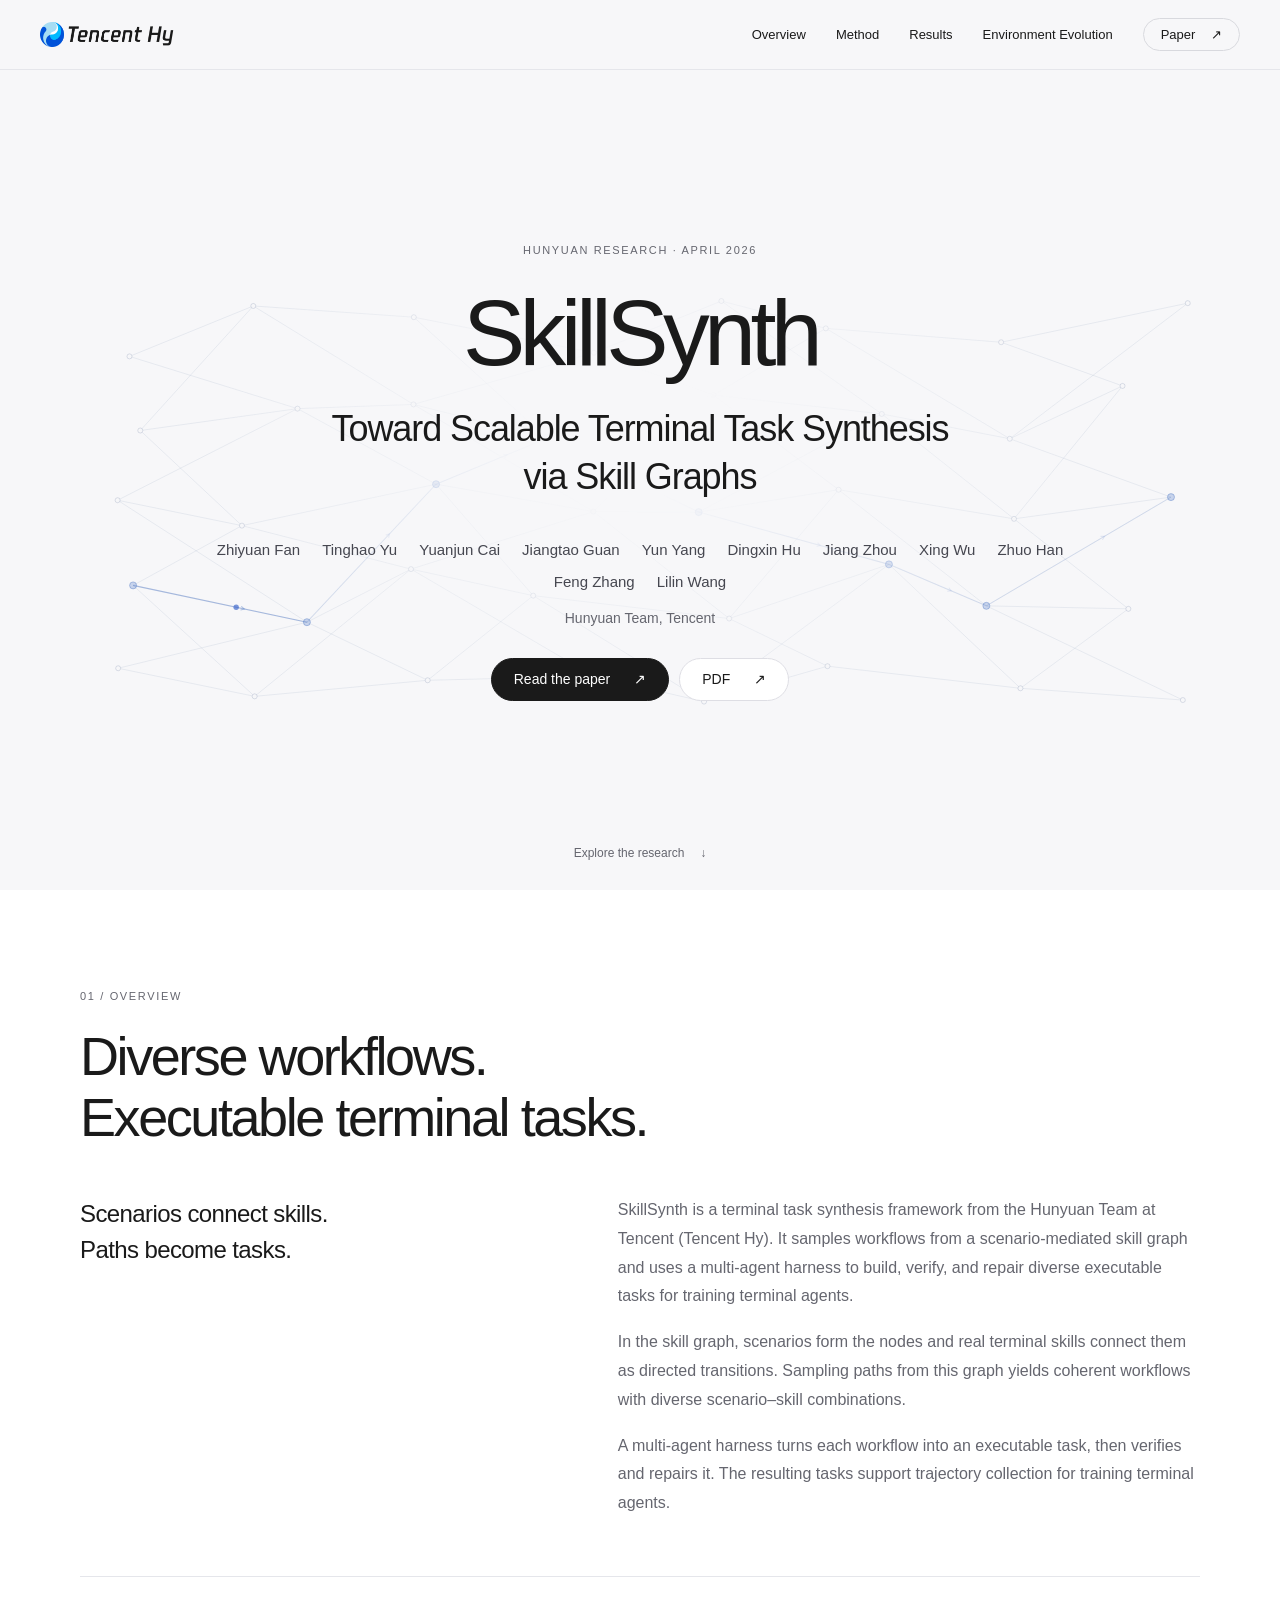
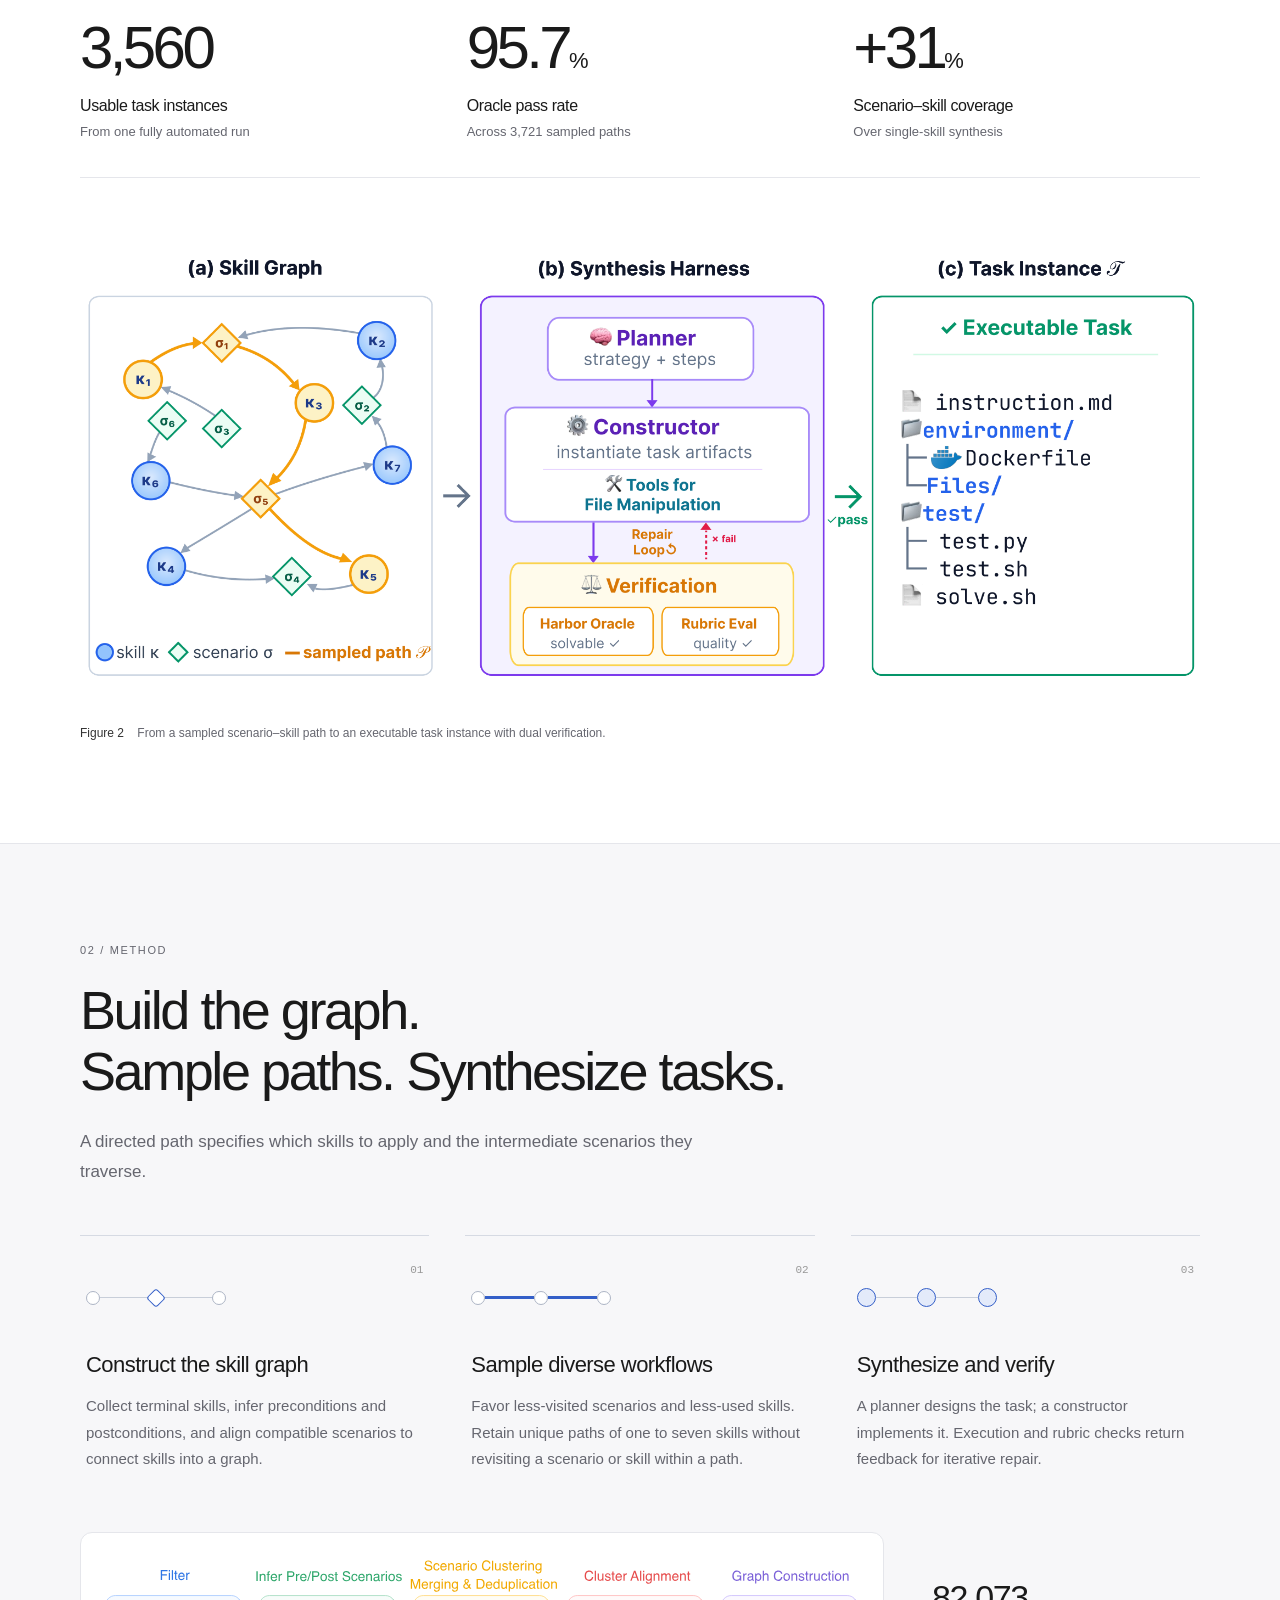
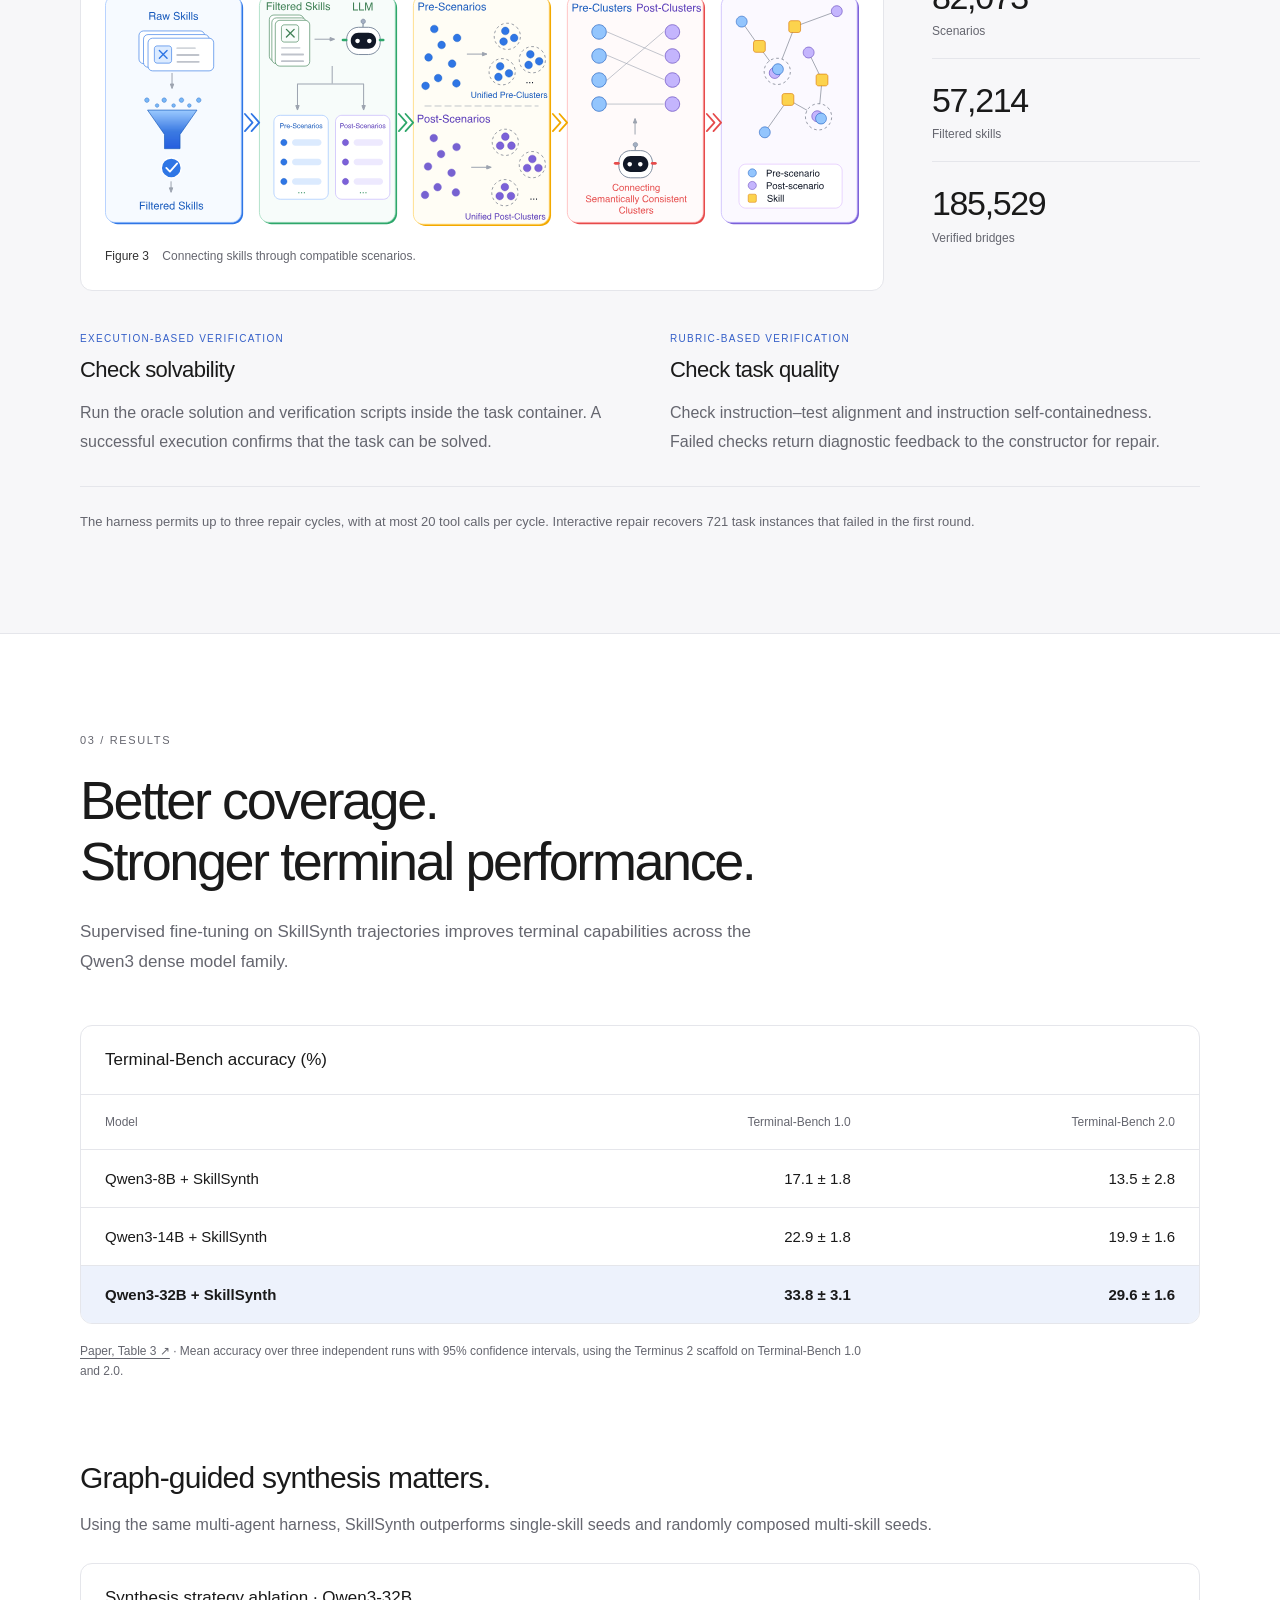
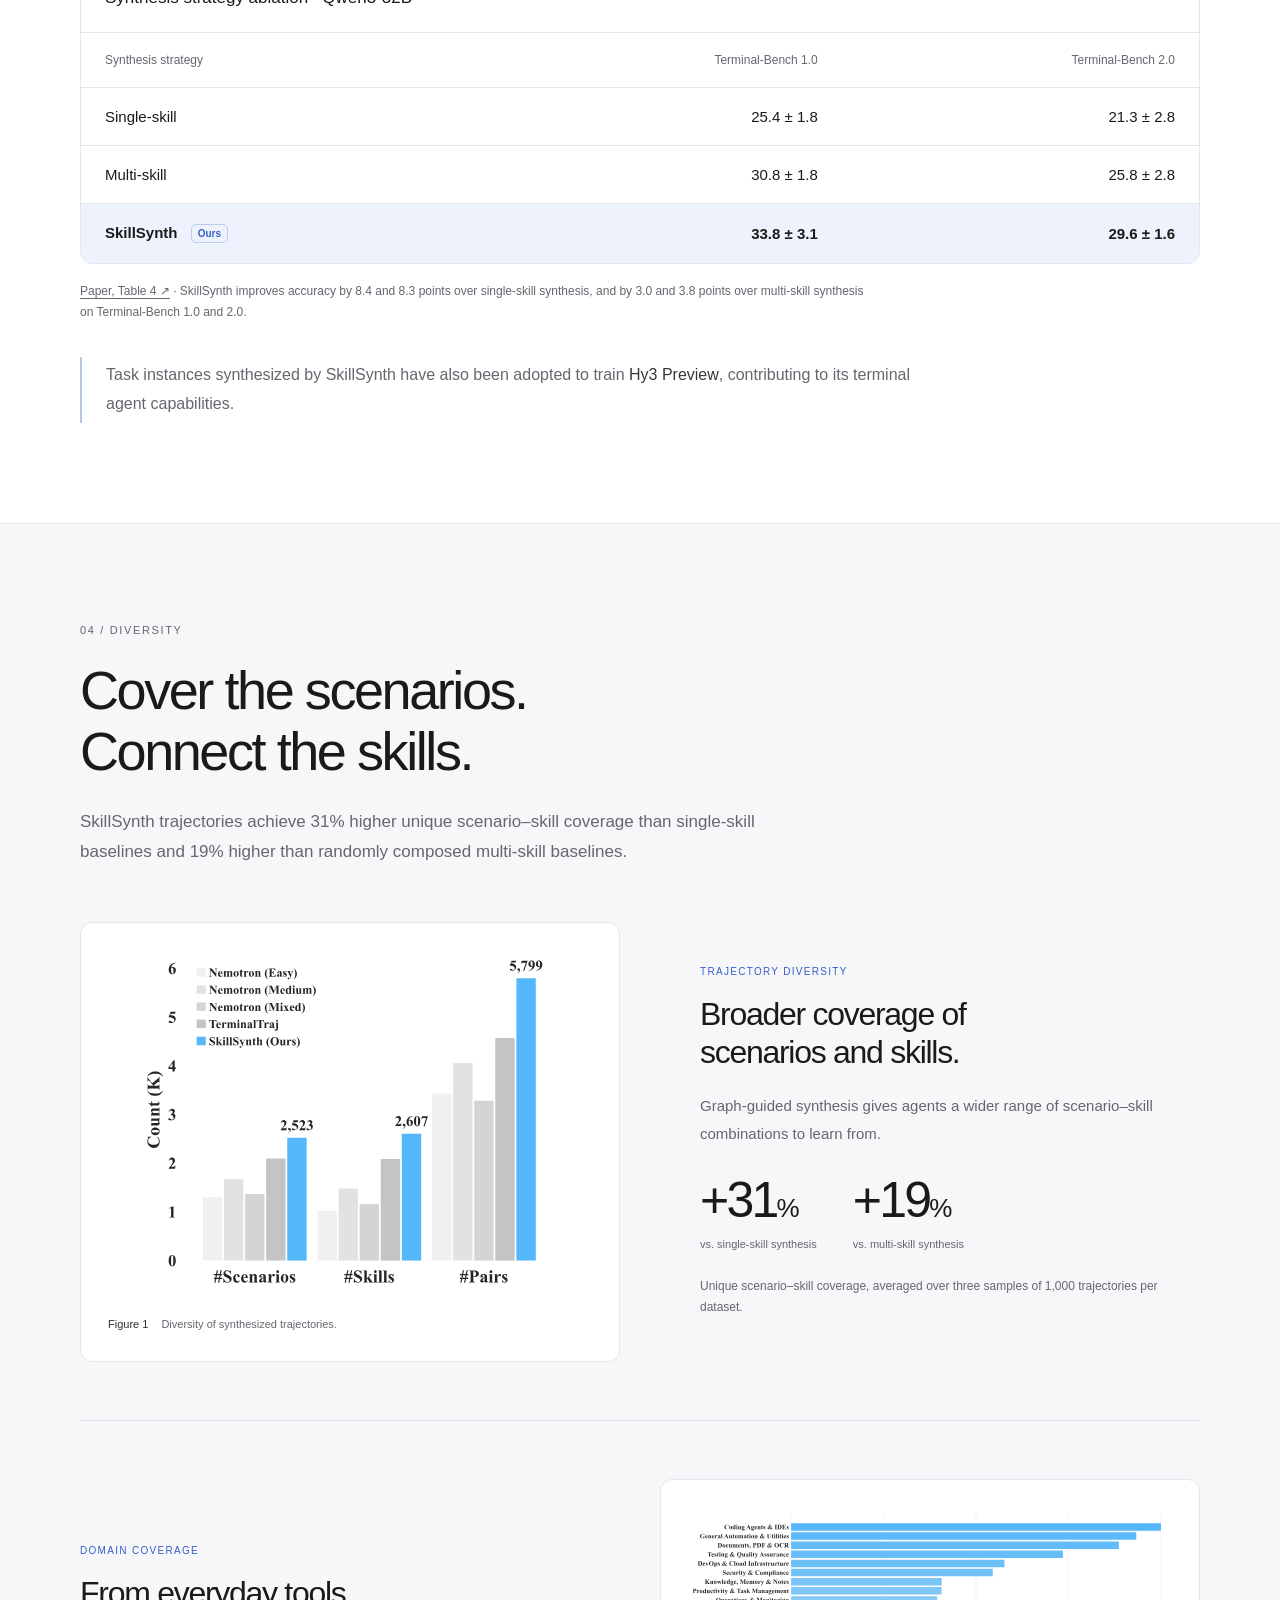
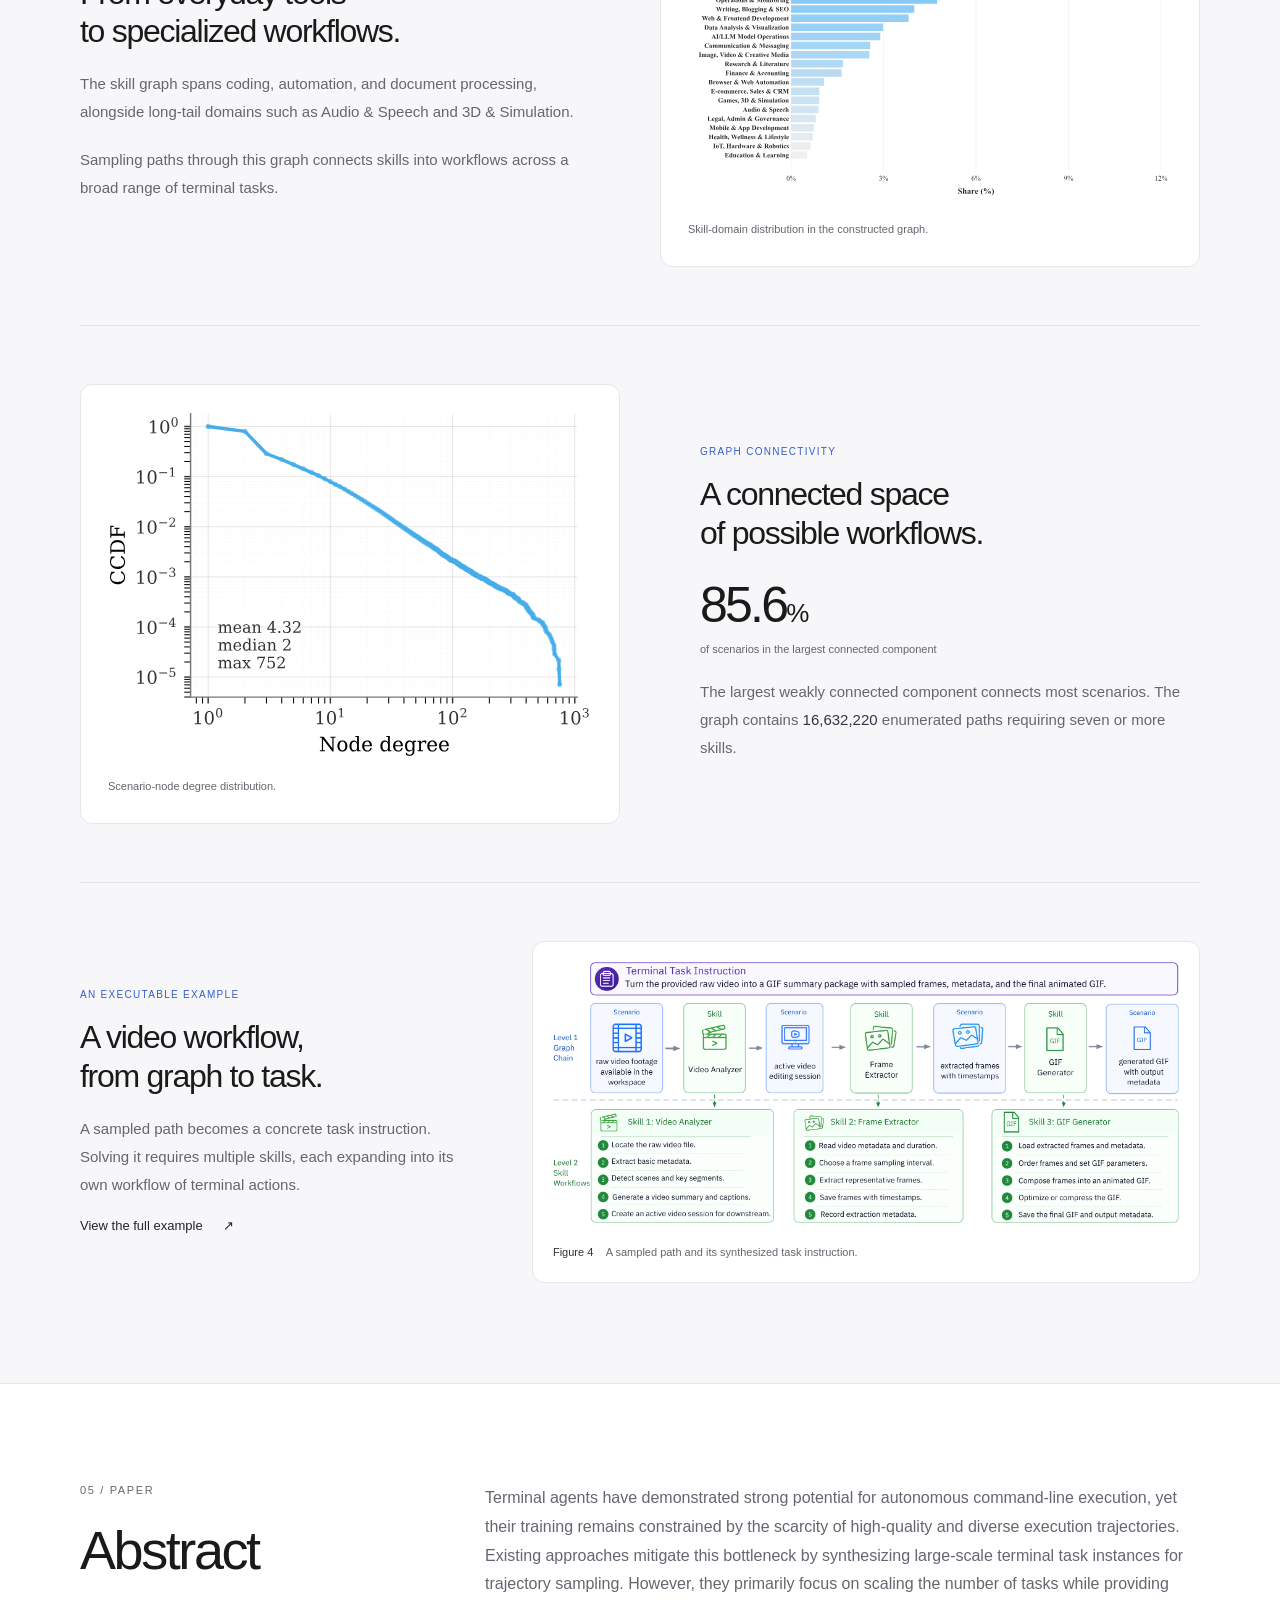
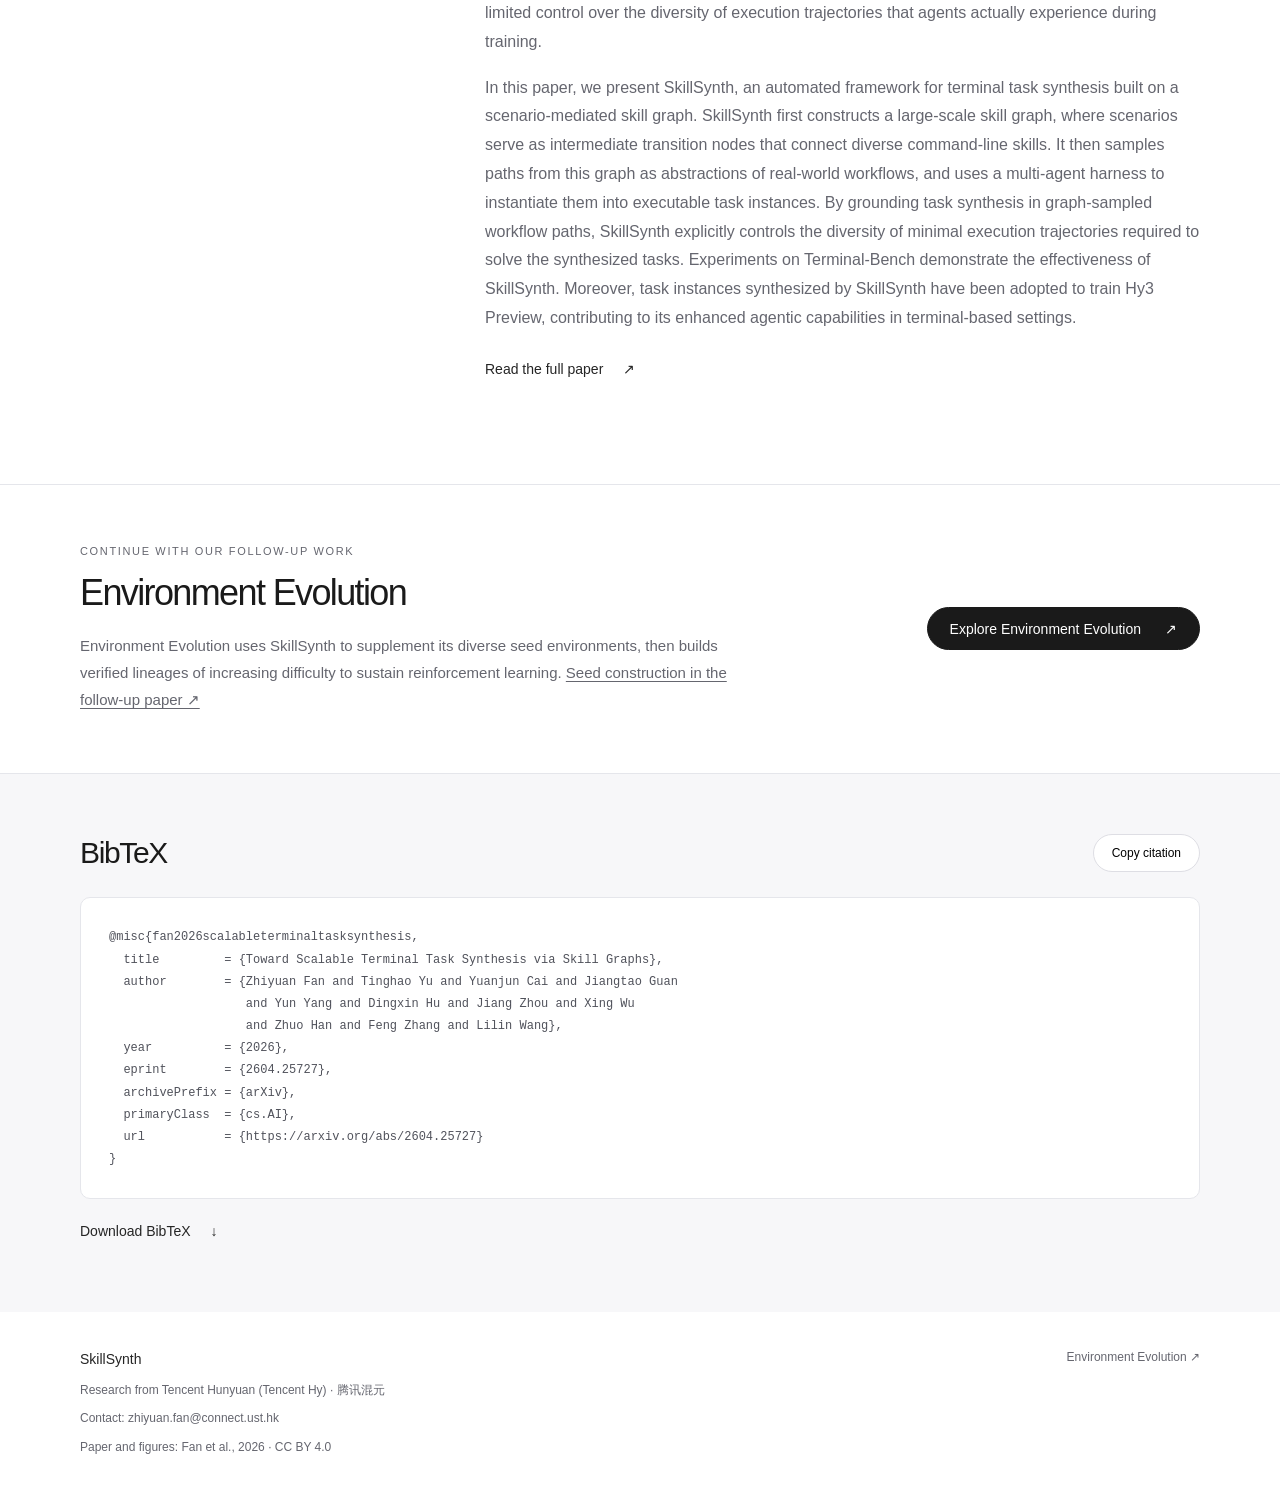
==== commit 8aff8f3a: "update" ====
--- a/skillsynth/index.html
+++ b/skillsynth/index.html
@@ -215,7 +215,7 @@
       <div class="section-heading"><p class="eyebrow">01 / OVERVIEW</p><h2 id="overview-title">Diverse workflows.<br>Executable terminal tasks.</h2></div>
       <div class="intro-grid"><p class="lead">Scenarios connect skills.<br>Paths become tasks.</p><div class="prose"><p id="research-summary">SkillSynth is a terminal task synthesis framework from the Hunyuan Team at Tencent (Tencent Hy). It samples workflows from a scenario-mediated skill graph and uses a multi-agent harness to build, verify, and repair diverse executable tasks for training terminal agents.</p><p>In the skill graph, scenarios form the nodes and real terminal skills connect them as directed transitions. Sampling paths from this graph yields coherent workflows with diverse scenario–skill combinations.</p><p>A multi-agent harness turns each workflow into an executable task, then verifies and repairs it. The resulting tasks support trajectory collection for training terminal agents.</p></div></div>
       <div class="highlights"><div><span class="metric">3,560</span><h3>Usable task instances</h3><p>From one fully automated run</p></div><div><span class="metric">95.7<span>%</span></span><h3>Oracle pass rate</h3><p>Across 3,721 sampled paths</p></div><div><span class="metric">+31<span>%</span></span><h3>Scenario–skill coverage</h3><p>Over single-skill synthesis</p></div></div>
-      <figure class="paper-figure"><a href="assets/figures/main_v3.png" target="_blank" rel="noopener" aria-label="Open Figure 2 at full size"><img src="assets/figures/main_v3.png" alt="SkillSynth overview: sample a compositional workflow from a skill graph, instantiate it with a multi-agent harness, and verify the resulting executable terminal task." width="2040" height="778" loading="lazy"></a><figcaption><span>Figure 2</span> From a sampled scenario–skill path to an executable task instance with dual verification.</figcaption></figure>
+      <figure class="paper-figure"><button type="button" data-image-src="assets/figures/main_v3.png" aria-haspopup="dialog" aria-label="Open Figure 2 at full size" class="figure-preview"><img src="assets/figures/main_v3.png" alt="SkillSynth overview: sample a compositional workflow from a skill graph, instantiate it with a multi-agent harness, and verify the resulting executable terminal task." width="2040" height="778" loading="lazy"></button><figcaption><span>Figure 2</span> From a sampled scenario–skill path to an executable task instance with dual verification.</figcaption></figure>
     </section>
 
     <section class="band" id="method" aria-labelledby="method-title"><div class="section">
@@ -226,7 +226,7 @@
         <article><div class="sequence" aria-hidden="true"><i class="added"></i><b></b><i class="added"></i><b></b><i class="added"></i></div><span class="card-index">03</span><h3>Synthesize and verify</h3><p>A planner designs the task; a constructor implements it. Execution and rubric checks return feedback for iterative repair.</p></article>
       </div>
       <div class="graph-layout">
-        <figure class="paper-figure white"><a href="assets/figures/Building_Graph.svg" target="_blank" rel="noopener" aria-label="Open Figure 3 at full size"><img src="assets/figures/Building_Graph.svg" alt="Skill graph construction: skill filtering, scenario inference, deduplication, cross-skill alignment, and scenario merging and filtering." width="1644" height="588" loading="lazy"></a><figcaption><span>Figure 3</span> Connecting skills through compatible scenarios.</figcaption></figure>
+        <figure class="paper-figure white"><button type="button" data-image-src="assets/figures/Building_Graph.svg" aria-haspopup="dialog" aria-label="Open Figure 3 at full size" class="figure-preview"><img src="assets/figures/Building_Graph.svg" alt="Skill graph construction: skill filtering, scenario inference, deduplication, cross-skill alignment, and scenario merging and filtering." width="1644" height="588" loading="lazy"></button><figcaption><span>Figure 3</span> Connecting skills through compatible scenarios.</figcaption></figure>
         <div class="graph-stats"><div><strong>82,073</strong><span>Scenarios</span></div><div><strong>57,214</strong><span>Filtered skills</span></div><div><strong>185,529</strong><span>Verified bridges</span></div></div>
       </div>
       <div class="two-columns"><article><span class="small-label">EXECUTION-BASED VERIFICATION</span><h3>Check solvability</h3><p>Run the oracle solution and verification scripts inside the task container. A successful execution confirms that the task can be solved.</p></article><article><span class="small-label">RUBRIC-BASED VERIFICATION</span><h3>Check task quality</h3><p>Check instruction–test alignment and instruction self-containedness. Failed checks return diagnostic feedback to the constructor for repair.</p></article></div>
@@ -246,20 +246,20 @@
     <section class="band" aria-labelledby="diversity-title"><div class="section">
       <div class="section-heading"><p class="eyebrow">04 / DIVERSITY</p><h2 id="diversity-title">Cover the scenarios.<br>Connect the skills.</h2><p class="section-intro">SkillSynth trajectories achieve 31% higher unique scenario–skill coverage than single-skill baselines and 19% higher than randomly composed multi-skill baselines.</p></div>
       <article class="figure-story" id="trajectory-diversity" aria-labelledby="coverage-title">
-        <figure class="story-figure"><a href="assets/figures/diversity_three_metric_groups.svg" target="_blank" rel="noopener" aria-label="Open Figure 1 at full size"><img src="assets/figures/diversity_three_metric_groups.svg" alt="Comparison of unique scenarios, skills, and scenario–skill pairs across task synthesis strategies, showing higher trajectory diversity with SkillSynth." width="774" height="633" loading="lazy"></a><figcaption><span>Figure 1</span> Diversity of synthesized trajectories.</figcaption></figure>
+        <figure class="story-figure"><button type="button" data-image-src="assets/figures/diversity_three_metric_groups.svg" aria-haspopup="dialog" aria-label="Open Figure 1 at full size" class="figure-preview"><img src="assets/figures/diversity_three_metric_groups.svg" alt="Comparison of unique scenarios, skills, and scenario–skill pairs across task synthesis strategies, showing higher trajectory diversity with SkillSynth." width="774" height="633" loading="lazy"></button><figcaption><span>Figure 1</span> Diversity of synthesized trajectories.</figcaption></figure>
         <div class="story-copy"><p class="small-label">TRAJECTORY DIVERSITY</p><h3 id="coverage-title">Broader coverage of<br>scenarios and skills.</h3><p>Graph-guided synthesis gives agents a wider range of scenario–skill combinations to learn from.</p><div class="story-metrics"><div><strong>+31<span>%</span></strong><span>vs. single-skill synthesis</span></div><div><strong>+19<span>%</span></strong><span>vs. multi-skill synthesis</span></div></div><p class="story-note">Unique scenario–skill coverage, averaged over three samples of 1,000 trajectories per dataset.</p></div>
       </article>
       <article class="figure-story image-right" id="domain-coverage" aria-labelledby="domains-title">
-        <figure class="story-figure"><a href="assets/figures/category_distribution_sorted_bar_gradient.svg" target="_blank" rel="noopener" aria-label="Open skill domain distribution at full size"><img src="assets/figures/category_distribution_sorted_bar_gradient.svg" alt="Distribution of skills across domains in the SkillSynth graph." width="1398" height="849" loading="lazy"></a><figcaption>Skill-domain distribution in the constructed graph.</figcaption></figure>
+        <figure class="story-figure"><button type="button" data-image-src="assets/figures/category_distribution_sorted_bar_gradient.svg" aria-haspopup="dialog" aria-label="Open skill domain distribution at full size" class="figure-preview"><img src="assets/figures/category_distribution_sorted_bar_gradient.svg" alt="Distribution of skills across domains in the SkillSynth graph." width="1398" height="849" loading="lazy"></button><figcaption>Skill-domain distribution in the constructed graph.</figcaption></figure>
         <div class="story-copy"><p class="small-label">DOMAIN COVERAGE</p><h3 id="domains-title">From everyday tools<br>to specialized workflows.</h3><p>The skill graph spans coding, automation, and document processing, alongside long-tail domains such as Audio &amp; Speech and 3D &amp; Simulation.</p><p>Sampling paths through this graph connects skills into workflows across a broad range of terminal tasks.</p></div>
       </article>
       <article class="figure-story" id="graph-connectivity" aria-labelledby="connectivity-title">
-        <figure class="story-figure"><a href="assets/figures/degree_final.svg" target="_blank" rel="noopener" aria-label="Open scenario degree distribution at full size"><img src="assets/figures/degree_final.svg" alt="Scenario node degree distribution in the constructed skill graph." width="741" height="531" loading="lazy"></a><figcaption>Scenario-node degree distribution.</figcaption></figure>
+        <figure class="story-figure"><button type="button" data-image-src="assets/figures/degree_final.svg" aria-haspopup="dialog" aria-label="Open scenario degree distribution at full size" class="figure-preview"><img src="assets/figures/degree_final.svg" alt="Scenario node degree distribution in the constructed skill graph." width="741" height="531" loading="lazy"></button><figcaption>Scenario-node degree distribution.</figcaption></figure>
         <div class="story-copy"><p class="small-label">GRAPH CONNECTIVITY</p><h3 id="connectivity-title">A connected space<br>of possible workflows.</h3><div class="story-metrics"><div><strong>85.6<span>%</span></strong><span>of scenarios in the largest connected component</span></div></div><p>The largest weakly connected component connects most scenarios. The graph contains <strong>16,632,220</strong> enumerated paths requiring seven or more skills.</p></div>
       </article>
       <article class="figure-story image-right example-story" aria-labelledby="example-title">
-        <figure class="story-figure"><a href="assets/figures/Example.png" target="_blank" rel="noopener" aria-label="Open Figure 4 at full size"><img src="assets/figures/Example.png" alt="An example skill-graph path in the video domain and the corresponding synthesized task instruction, requiring multiple skills in sequence." width="2028" height="847" loading="lazy"></a><figcaption><span>Figure 4</span> A sampled path and its synthesized task instruction.</figcaption></figure>
-        <div class="story-copy"><p class="small-label">AN EXECUTABLE EXAMPLE</p><h3 id="example-title">A video workflow,<br>from graph to task.</h3><p>A sampled path becomes a concrete task instruction. Solving it requires multiple skills, each expanding into its own workflow of terminal actions.</p><a class="text-link" href="assets/figures/Example.png" target="_blank" rel="noopener">View the full example <span aria-hidden="true">↗</span></a></div>
+        <figure class="story-figure"><button type="button" data-image-src="assets/figures/Example.png" aria-haspopup="dialog" aria-label="Open Figure 4 at full size" class="figure-preview"><img src="assets/figures/Example.png" alt="An example skill-graph path in the video domain and the corresponding synthesized task instruction, requiring multiple skills in sequence." width="2028" height="847" loading="lazy"></button><figcaption><span>Figure 4</span> A sampled path and its synthesized task instruction.</figcaption></figure>
+        <div class="story-copy"><p class="small-label">AN EXECUTABLE EXAMPLE</p><h3 id="example-title">A video workflow,<br>from graph to task.</h3><p>A sampled path becomes a concrete task instruction. Solving it requires multiple skills, each expanding into its own workflow of terminal actions.</p><button type="button" data-image-src="assets/figures/Example.png" aria-haspopup="dialog" class="text-link figure-preview-link">View the full example <span aria-hidden="true">↗</span></button></div>
       </article>
     </div></section>
 
--- a/styles.css
+++ b/styles.css
@@ -2,7 +2,7 @@
 *{box-sizing:border-box}html{scroll-behavior:smooth;scroll-padding-top:88px}body{margin:0}a{color:inherit;text-decoration:none}button{font:inherit;cursor:pointer}button,a{-webkit-tap-highlight-color:transparent}a:focus-visible,button:focus-visible,[tabindex]:focus-visible{outline:2px solid var(--blue);outline-offset:5px}img{display:block;max-width:100%;height:auto}figure,p{margin:0}h1,h2,h3{margin:0;font-weight:500}h2{font-size:clamp(34px,4.3vw,54px);line-height:1.13;letter-spacing:-.045em}h3{font-size:22px;line-height:1.3;letter-spacing:-.025em}[hidden]{display:none!important}.skip-link{position:fixed;left:16px;top:-80px;padding:12px 20px;background:#fff;z-index:100}.skip-link:focus{top:12px}
 .site-header{position:sticky;top:0;z-index:20;background:rgba(247,247,249,.93);backdrop-filter:blur(16px);border-bottom:1px solid var(--line)}.header-inner{max-width:1280px;margin:auto;padding:18px 40px;display:flex;align-items:center;justify-content:space-between;gap:24px}.brand img{width:134px}.header-inner nav{display:flex;align-items:center;gap:30px;font-size:13px}.header-inner nav a:hover{color:var(--blue)}.nav-paper{border:1px solid #d8d9de;border-radius:30px;padding:8px 17px}.nav-paper span{margin-left:12px}
 .hero{position:relative;isolation:isolate;overflow:hidden;min-height:740px;min-height:min(820px,calc(100svh - 69px));display:grid;place-items:center;background:var(--paper);padding:95px 24px 110px;text-align:center}.evolution-art{position:absolute;inset:0;z-index:-1;width:100%;height:100%;pointer-events:none;mask-image:radial-gradient(ellipse 35% 30% at 50% 42%,transparent 12%,#000 100%)}.hero-content{max-width:1120px;animation:arrive 1.2s ease-out both}.eyebrow{font-size:11px;letter-spacing:.15em;font-weight:500;color:var(--muted);margin-bottom:24px}.hero .eyebrow{margin-bottom:27px}h1{font-size:clamp(46px,6.8vw,88px);line-height:1.08;letter-spacing:-.06em}h1>span{display:block;font-size:clamp(30px,3.3vw,43px);line-height:1.3;font-weight:400;letter-spacing:-.03em;margin-top:17px}.authors{display:flex;justify-content:center;flex-wrap:wrap;gap:9px 22px;max-width:850px;margin:37px auto 0;font-size:15px;line-height:1.5;color:#464750}.authors span{white-space:nowrap}.affiliation{margin-top:17px;color:var(--muted);font-size:14px}.hero-actions{display:flex;justify-content:center;gap:10px;margin-top:32px}.button{display:inline-flex;align-items:center;justify-content:center;gap:24px;min-height:43px;padding:11px 22px;border:1px solid #dedee4;border-radius:28px;background:#fff;font-size:14px;line-height:1.3;transition:background .2s,transform .2s}.button:hover{background:#ededf2;transform:translateY(-1px)}.button.primary{background:#1a1a1a;color:#fff;border-color:#1a1a1a}.button.primary:hover{background:#373737}.explore{position:absolute;bottom:30px;font-size:12px;color:var(--muted);display:flex;gap:16px;align-items:center}
-.section{width:min(1120px,calc(100% - 80px));margin:0 auto;padding:100px 0}.section-heading{margin-bottom:48px}.section-intro{max-width:680px;font-size:17px;line-height:1.75;color:var(--muted);margin-top:25px}.intro-grid{display:grid;grid-template-columns:1fr 1.25fr;gap:72px}.lead{font-size:24px;line-height:1.5;letter-spacing:-.025em}.prose,.two-columns p,.scheduler-rule,.abstract-text{color:var(--muted);font-size:16px;line-height:1.8}.prose p+p,.abstract-text p+p{margin-top:17px}.highlights{display:grid;grid-template-columns:repeat(3,1fr);gap:40px;margin:58px 0;border-top:1px solid var(--line);border-bottom:1px solid var(--line);padding:38px 0}.metric{display:block;font-size:60px;line-height:1.1;letter-spacing:-.06em;font-weight:500;margin-bottom:15px}.metric>span{font-size:22px;letter-spacing:-.02em}.highlights h3{font-size:16px;margin-bottom:7px}.highlights p{font-size:13px;color:var(--muted)}.paper-figure{margin-top:38px}.paper-figure>a{display:block;padding:20px 0}.paper-figure img{width:100%}figcaption{font-size:12px;line-height:1.7;color:var(--muted);margin-top:20px;max-width:940px}figcaption>span{color:#333;font-weight:500;margin-right:10px}.white{padding:28px;background:#fff;border:1px solid var(--line);border-radius:12px}.white>a{padding:0}.band{background:var(--paper);border-block:1px solid var(--line)}
+.section{width:min(1120px,calc(100% - 80px));margin:0 auto;padding:100px 0}.section-heading{margin-bottom:48px}.section-intro{max-width:680px;font-size:17px;line-height:1.75;color:var(--muted);margin-top:25px}.intro-grid{display:grid;grid-template-columns:1fr 1.25fr;gap:72px}.lead{font-size:24px;line-height:1.5;letter-spacing:-.025em}.prose,.two-columns p,.scheduler-rule,.abstract-text{color:var(--muted);font-size:16px;line-height:1.8}.prose p+p,.abstract-text p+p{margin-top:17px}.highlights{display:grid;grid-template-columns:repeat(3,1fr);gap:40px;margin:58px 0;border-top:1px solid var(--line);border-bottom:1px solid var(--line);padding:38px 0}.metric{display:block;font-size:60px;line-height:1.1;letter-spacing:-.06em;font-weight:500;margin-bottom:15px}.metric>span{font-size:22px;letter-spacing:-.02em}.highlights h3{font-size:16px;margin-bottom:7px}.highlights p{font-size:13px;color:var(--muted)}.paper-figure{margin-top:38px}.paper-figure>.figure-preview{display:block;padding:20px 0}.paper-figure img{width:100%}figcaption{font-size:12px;line-height:1.7;color:var(--muted);margin-top:20px;max-width:940px}figcaption>span{color:#333;font-weight:500;margin-right:10px}.white{padding:28px;background:#fff;border:1px solid var(--line);border-radius:12px}.white>.figure-preview{padding:0}.band{background:var(--paper);border-block:1px solid var(--line)}
 .directions{display:grid;grid-template-columns:repeat(3,1fr);gap:20px}.directions article{position:relative;padding:32px 28px;background:#fff;border:1px solid var(--line);border-radius:12px}.card-index{position:absolute;right:24px;top:28px;color:#999;font-family:ui-monospace,monospace;font-size:11px}.directions p{font-size:15px;line-height:1.75;color:var(--muted);margin-top:14px}.sequence{display:flex;align-items:center;width:140px;height:44px;margin:12px 0 31px}.sequence i{width:14px;height:14px;border:1px solid #adb5c5;border-radius:50%;flex-shrink:0;background:#fff}.sequence b{height:1px;flex:1;background:#c8ced9}.sequence .added{background:#e3eafa;border-color:var(--blue);width:19px;height:19px}.sequence .scenario-node{border-color:var(--blue);border-radius:3px;transform:rotate(45deg)}.sequence .skill-edge{background:var(--blue);height:3px}.method-heading{margin-top:76px}.method-heading h3{font-size:30px}.method-heading p{margin-top:14px;color:var(--muted);line-height:1.7}.two-columns{display:grid;grid-template-columns:1fr 1fr;gap:60px;margin-top:42px}.small-label{font-size:10px;color:var(--blue);letter-spacing:.13em;display:block;margin-bottom:12px}.two-columns h3{margin-bottom:14px}.method-note{font-size:13px;line-height:1.7;color:var(--muted);margin-top:30px;padding-top:24px;border-top:1px solid var(--line)}
 .lineage{display:flex;align-items:center;justify-content:space-between;gap:20px;padding:24px 0 42px}.lineage>div{width:180px;border:1px solid var(--line);border-radius:12px;text-align:center;padding:28px 14px;background:var(--paper)}.lineage div>span{display:block;font-size:10px;letter-spacing:.08em;color:var(--muted)}.lineage strong{display:block;font-family:Georgia,serif;font-weight:400;font-size:42px;margin-top:14px}.lineage .active-generation{border-color:#b5c5ed;background:#f2f5fc}.lineage-arrow{font-size:24px;color:#b4bac6}.scheduler-rule{display:grid;grid-template-columns:1fr 1fr;gap:60px;border-top:1px solid var(--line);padding-top:30px}.scheduler-rule strong{font-weight:500;color:#292929}
 .table-wrap{overflow-x:auto;border:1px solid var(--line);border-radius:12px;background:#fff}table{border-collapse:collapse;width:100%;text-align:left;font-size:15px}caption{text-align:left;padding:24px;font-size:17px;font-weight:500}th,td{padding:20px 24px;border-top:1px solid var(--line)}thead th{font-size:12px;color:var(--muted);font-weight:400}tbody th{font-weight:400}td{font-variant-numeric:tabular-nums}th:not(:first-child),td{text-align:right}.our-result{background:#edf2fc}.our-result th,.our-result td{font-weight:600}.our-result th>span{display:inline-block;font-size:10px;border:1px solid #bccbef;color:var(--blue);border-radius:5px;padding:3px 6px;margin-left:9px;vertical-align:middle}.result-note{font-size:12px;color:var(--muted);line-height:1.7;margin-top:17px;max-width:800px}.analysis-heading{margin-top:64px;margin-bottom:25px;font-size:27px}.tabs{display:flex;gap:4px;border-bottom:1px solid #d7dae2;overflow-x:auto}.tabs button{white-space:nowrap;background:none;border:0;border-bottom:2px solid transparent;padding:15px 19px;color:var(--muted);font-size:13px}.tabs button[aria-selected=true]{border-color:#1a1a1a;color:#1a1a1a}.tabs button:hover{color:var(--blue)}.analysis-panel{background:#fff;border:1px solid var(--line);border-top:0;padding:32px;border-radius:0 0 12px 12px}.analysis-panel>p{max-width:880px;font-size:15px;line-height:1.8;color:var(--muted);margin-bottom:28px}.analysis-panel img{width:100%}.abstract-section{display:grid;grid-template-columns:1fr 2.2fr;gap:80px}.abstract-text{font-size:16px}.text-link{display:inline-flex;gap:20px;color:#252525;margin-top:24px;font-size:14px}.text-link:hover{text-decoration:underline}.citation-band{background:var(--paper);border-top:1px solid var(--line)}.citation-band .section{padding:60px 0 42px}.citation-heading{display:flex;align-items:center;justify-content:space-between;gap:20px;margin-bottom:25px}.citation-heading h2{font-size:30px}.copy-button{font-size:12px;min-height:38px;padding:10px 18px}pre{margin:0;padding:28px;background:#fff;border:1px solid var(--line);border-radius:10px;white-space:pre-wrap;overflow-wrap:anywhere;font-size:12px;line-height:1.85;color:#50525b}code{font-family:ui-monospace,SFMono-Regular,Menlo,Consolas,monospace}.copy-status{min-height:20px;font-size:12px;color:var(--muted);margin-top:10px}.site-footer{max-width:1200px;margin:auto;padding:35px 40px;display:flex;justify-content:space-between;gap:25px;color:var(--muted);font-size:12px;line-height:1.8}.site-footer>div>span{font-size:14px;color:#252525}.site-footer p{margin-top:7px}.site-footer a:hover{text-decoration:underline}.site-footer>a{white-space:nowrap}
@@ -16,3 +16,21 @@
 @media print{.site-header,.evolution-art,.explore,.hero-actions,.copy-button,.tabs,.site-footer>a{display:none}.hero{min-height:0;padding:30px 0}.section{padding:30px 0;width:100%}.analysis-panel[hidden]{display:block!important}.band,.citation-band,.hero{background:white}.section-heading,figure,table{break-inside:avoid}}
 
 .source-link{text-decoration:underline;text-underline-offset:3px}.source-link:hover{color:var(--blue)}
+
+/* Keep paper figures on the page while allowing a larger, zoomable view. */
+.figure-preview{display:block;width:100%;padding:0;border:0;background:transparent;color:inherit;cursor:zoom-in}
+.figure-preview-link{padding:0;border:0;background:transparent;text-align:left}
+html.image-preview-open{overflow:hidden}
+.image-viewer{width:min(1440px,calc(100vw - 48px));max-width:none;max-height:calc(100dvh - 48px);padding:0;border:1px solid var(--line);border-radius:16px;background:#fff;color:#1a1a1a;box-shadow:0 24px 100px #0003;overflow:hidden}
+.image-viewer::backdrop{background:rgba(16,22,35,.7);backdrop-filter:blur(5px)}
+.image-viewer[open]{display:flex;flex-direction:column}
+.image-viewer-header{display:flex;justify-content:space-between;align-items:center;gap:16px;padding:18px 24px;border-bottom:1px solid var(--line);flex-shrink:0}
+.image-viewer-header h2{font-size:18px;letter-spacing:-.02em}
+.image-viewer-actions{display:flex;gap:8px}.image-viewer-actions .button{min-height:40px;font-size:13px;padding:9px 16px;gap:12px}
+.image-viewer-viewport{min-height:0;overflow:auto;overscroll-behavior:contain;padding:24px;display:flex;align-items:center;justify-content:center}
+.image-viewer-image{width:auto;max-width:100%;height:auto;max-height:calc(100dvh - 240px);object-fit:contain;flex-shrink:0}
+.image-viewer.is-zoomed .image-viewer-viewport{display:block}
+.image-viewer.is-zoomed .image-viewer-image{width:max(1400px,160%);max-width:none;max-height:none}
+.image-viewer-caption{padding:16px 24px;border-top:1px solid var(--line);font-size:13px;line-height:1.6;color:var(--muted);flex-shrink:0}
+@media(max-width:600px){.image-viewer{width:calc(100vw - 20px);max-height:calc(100dvh - 24px);border-radius:12px}.image-viewer-header{padding:12px;gap:8px}.image-viewer-header h2{font-size:15px}.image-viewer-actions .button{font-size:12px;padding:8px 12px}.image-viewer-viewport{padding:12px}.image-viewer-image{max-height:calc(100dvh - 220px)}.image-viewer-caption{padding:12px;font-size:12px}}
+@media print{.image-viewer{display:none!important}}
--- a/skillsynth/styles.css
+++ b/skillsynth/styles.css
@@ -29,7 +29,7 @@
 .image-right .story-figure { grid-column: 2; grid-row: 1; }
 .image-right .story-copy { grid-column: 1; grid-row: 1; }
 .story-figure { min-width: 0; padding: 27px; background: #fff; border: 1px solid var(--line); border-radius: 12px; }
-.story-figure > a { display: block; }
+.story-figure > .figure-preview { display: block; }
 .story-figure img { width: 100%; max-height: 345px; object-fit: contain; }
 .story-figure figcaption { margin-top: 20px; font-size: 11px; }
 .story-copy .small-label { margin-bottom: 18px; letter-spacing: .13em; }
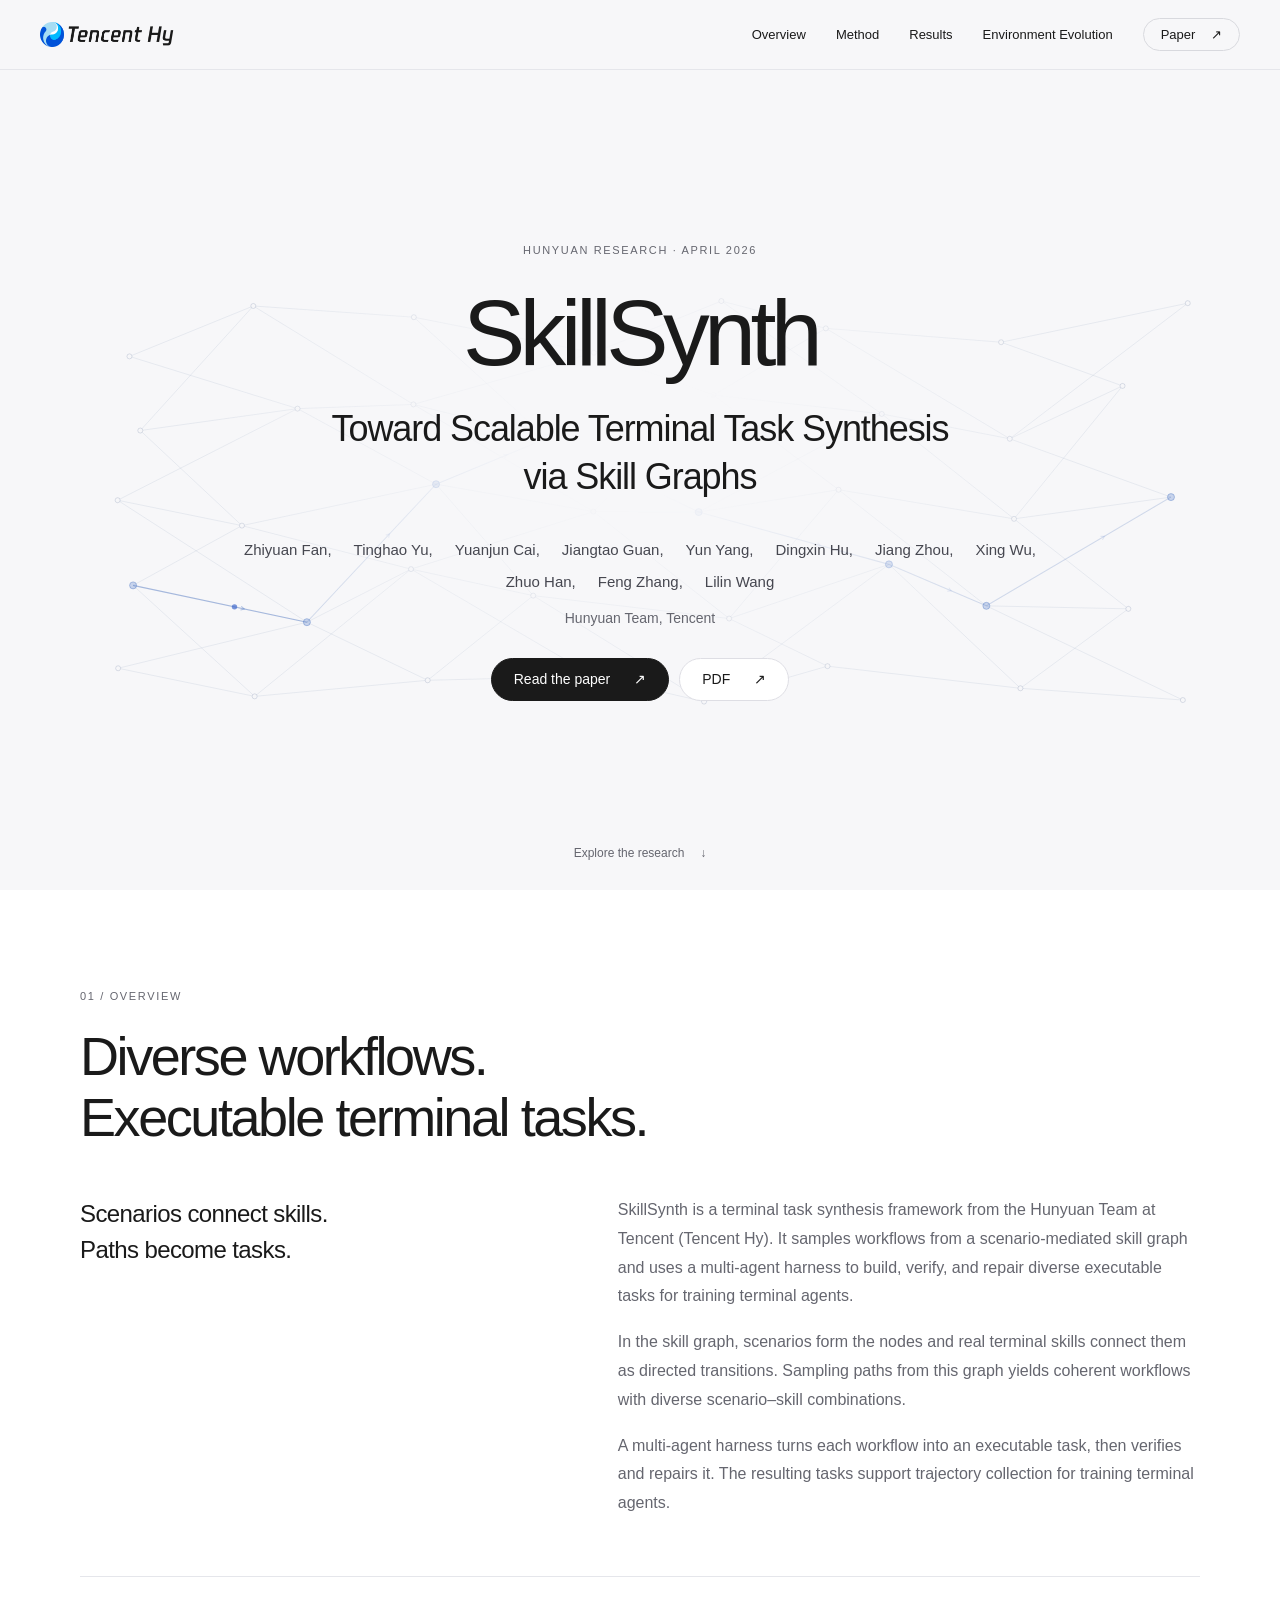
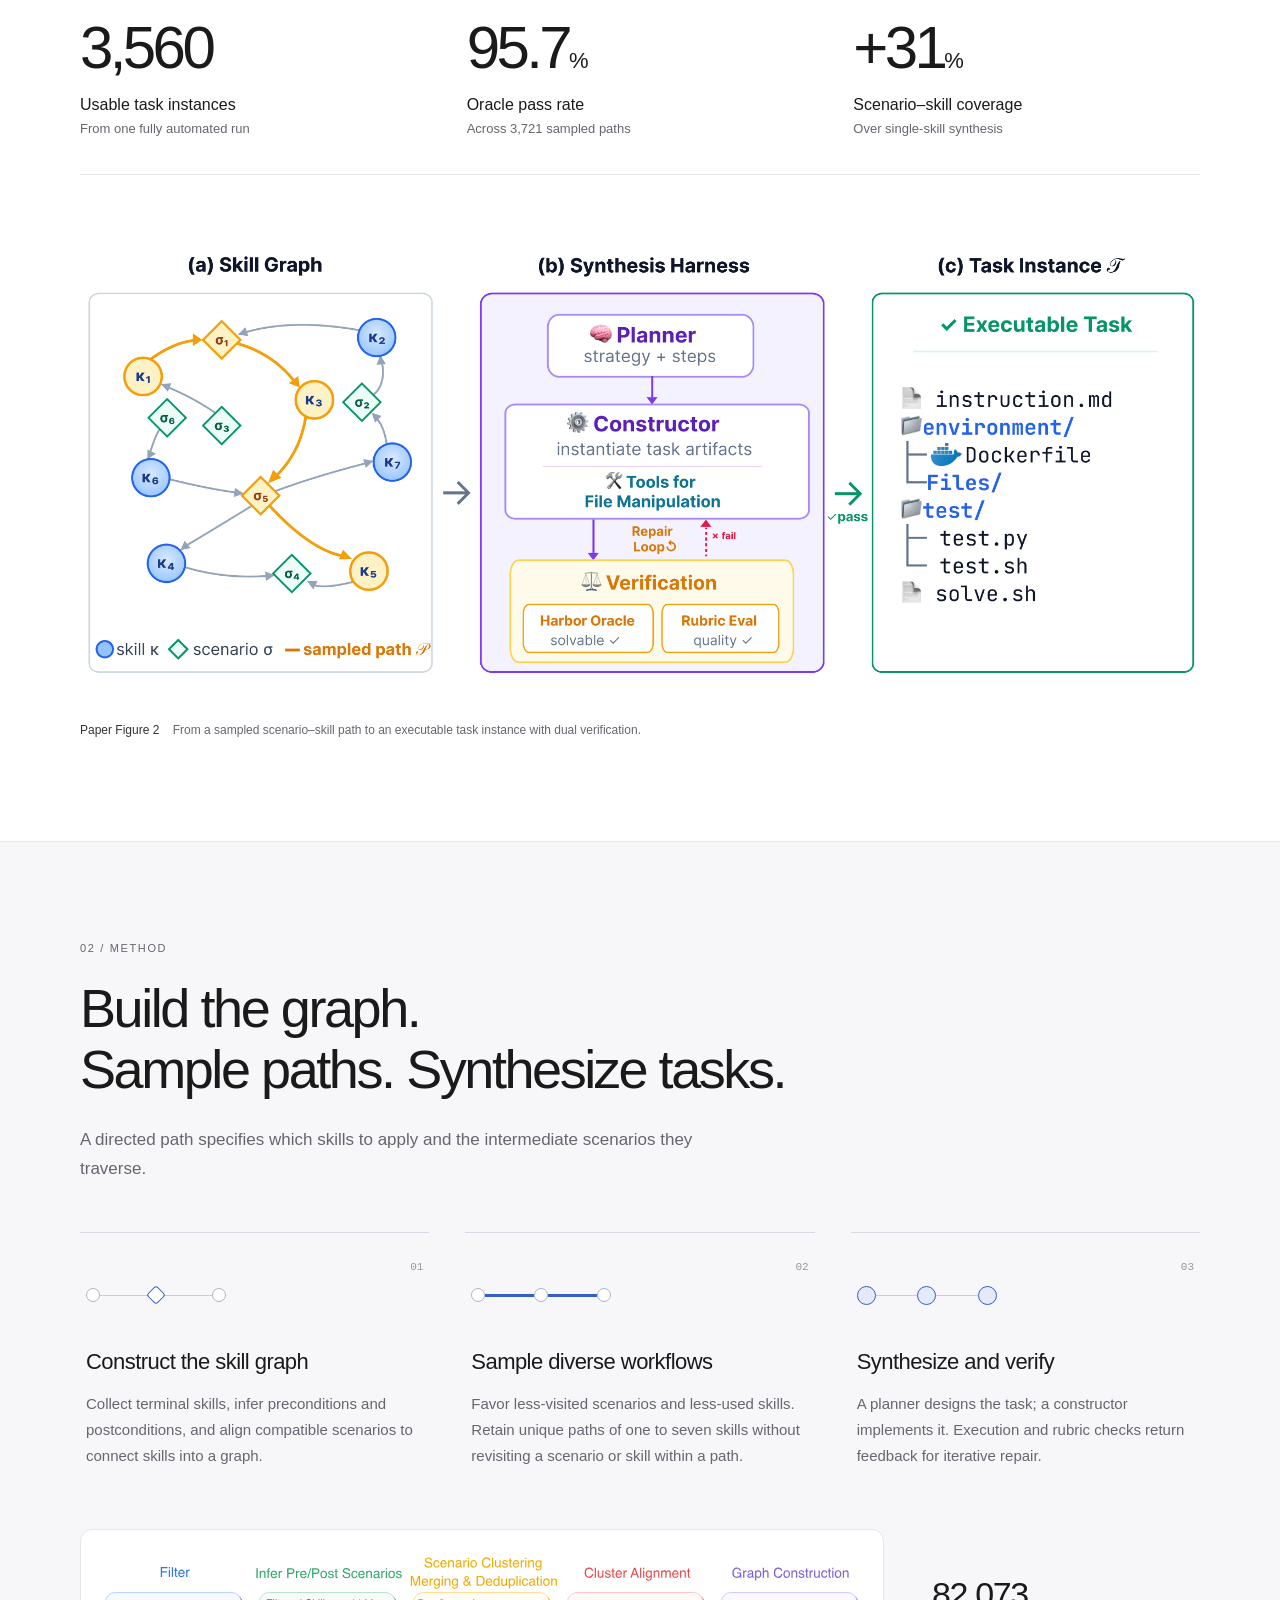
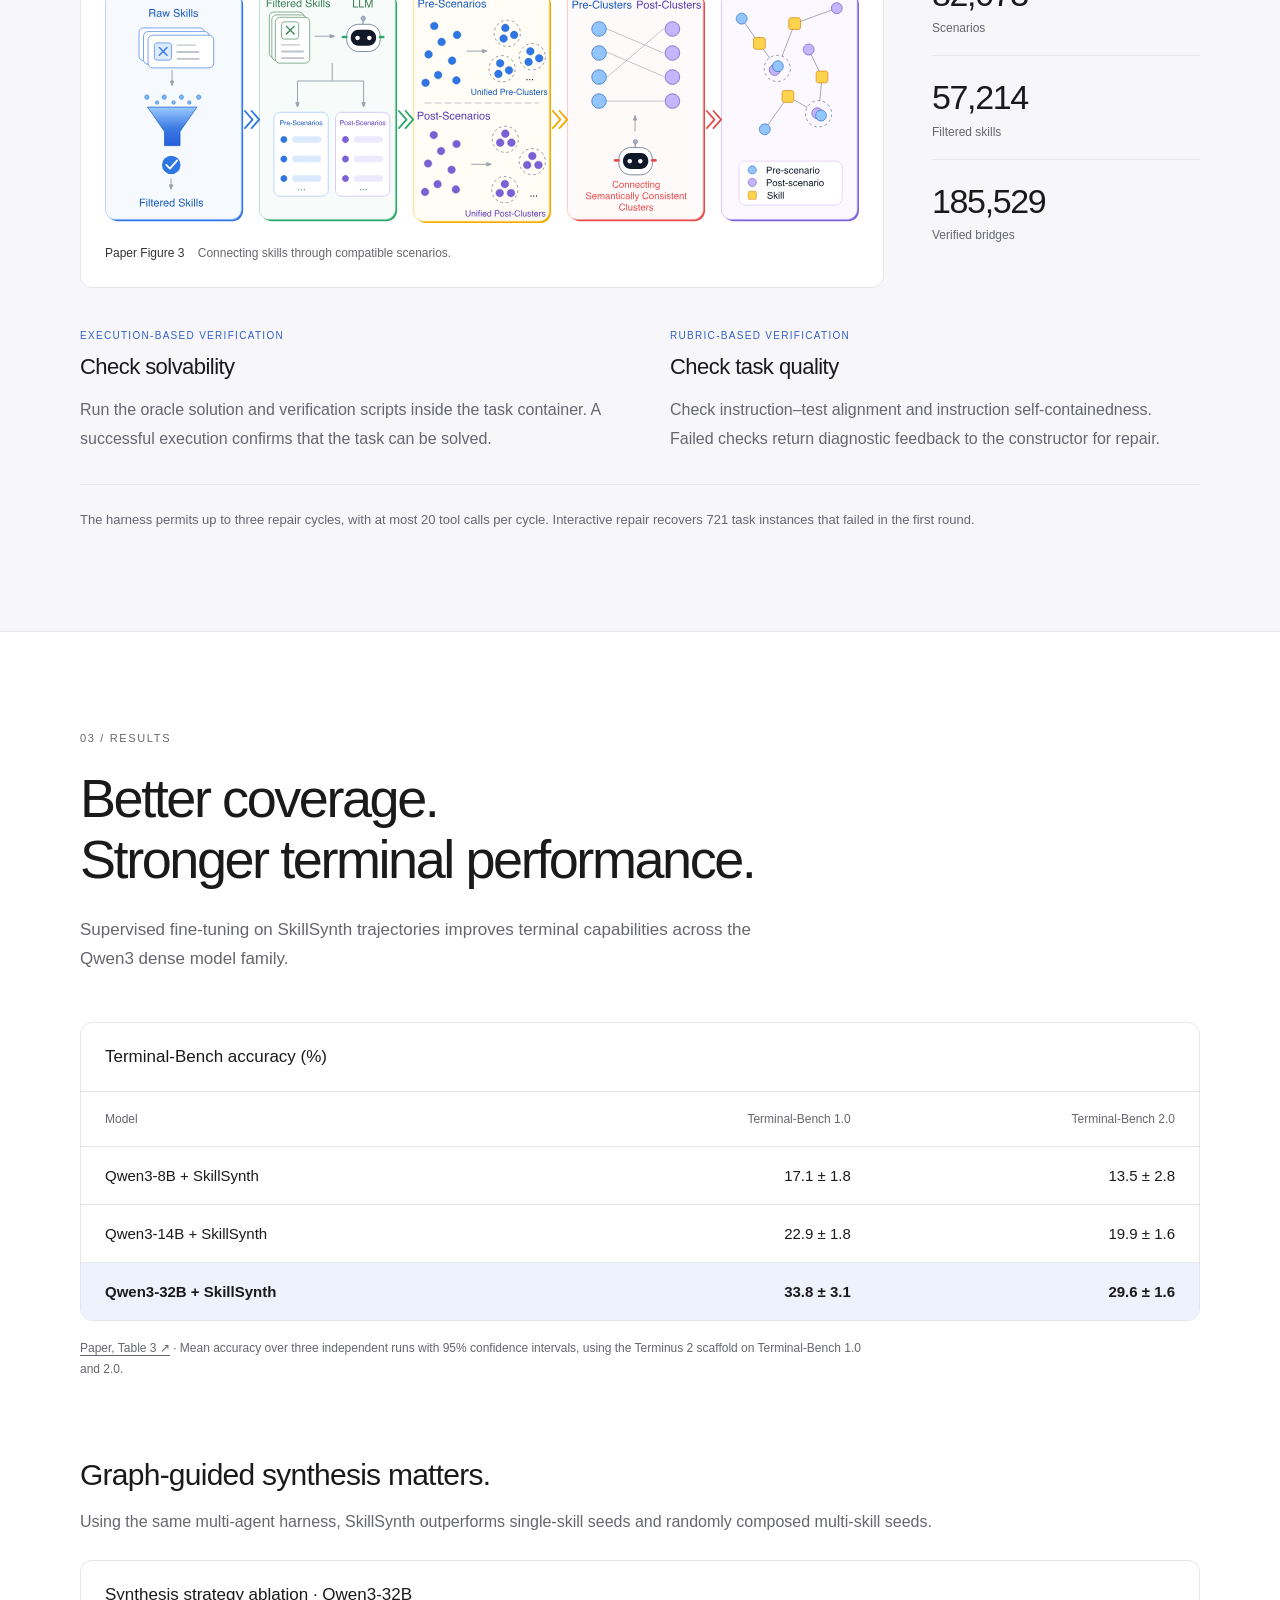
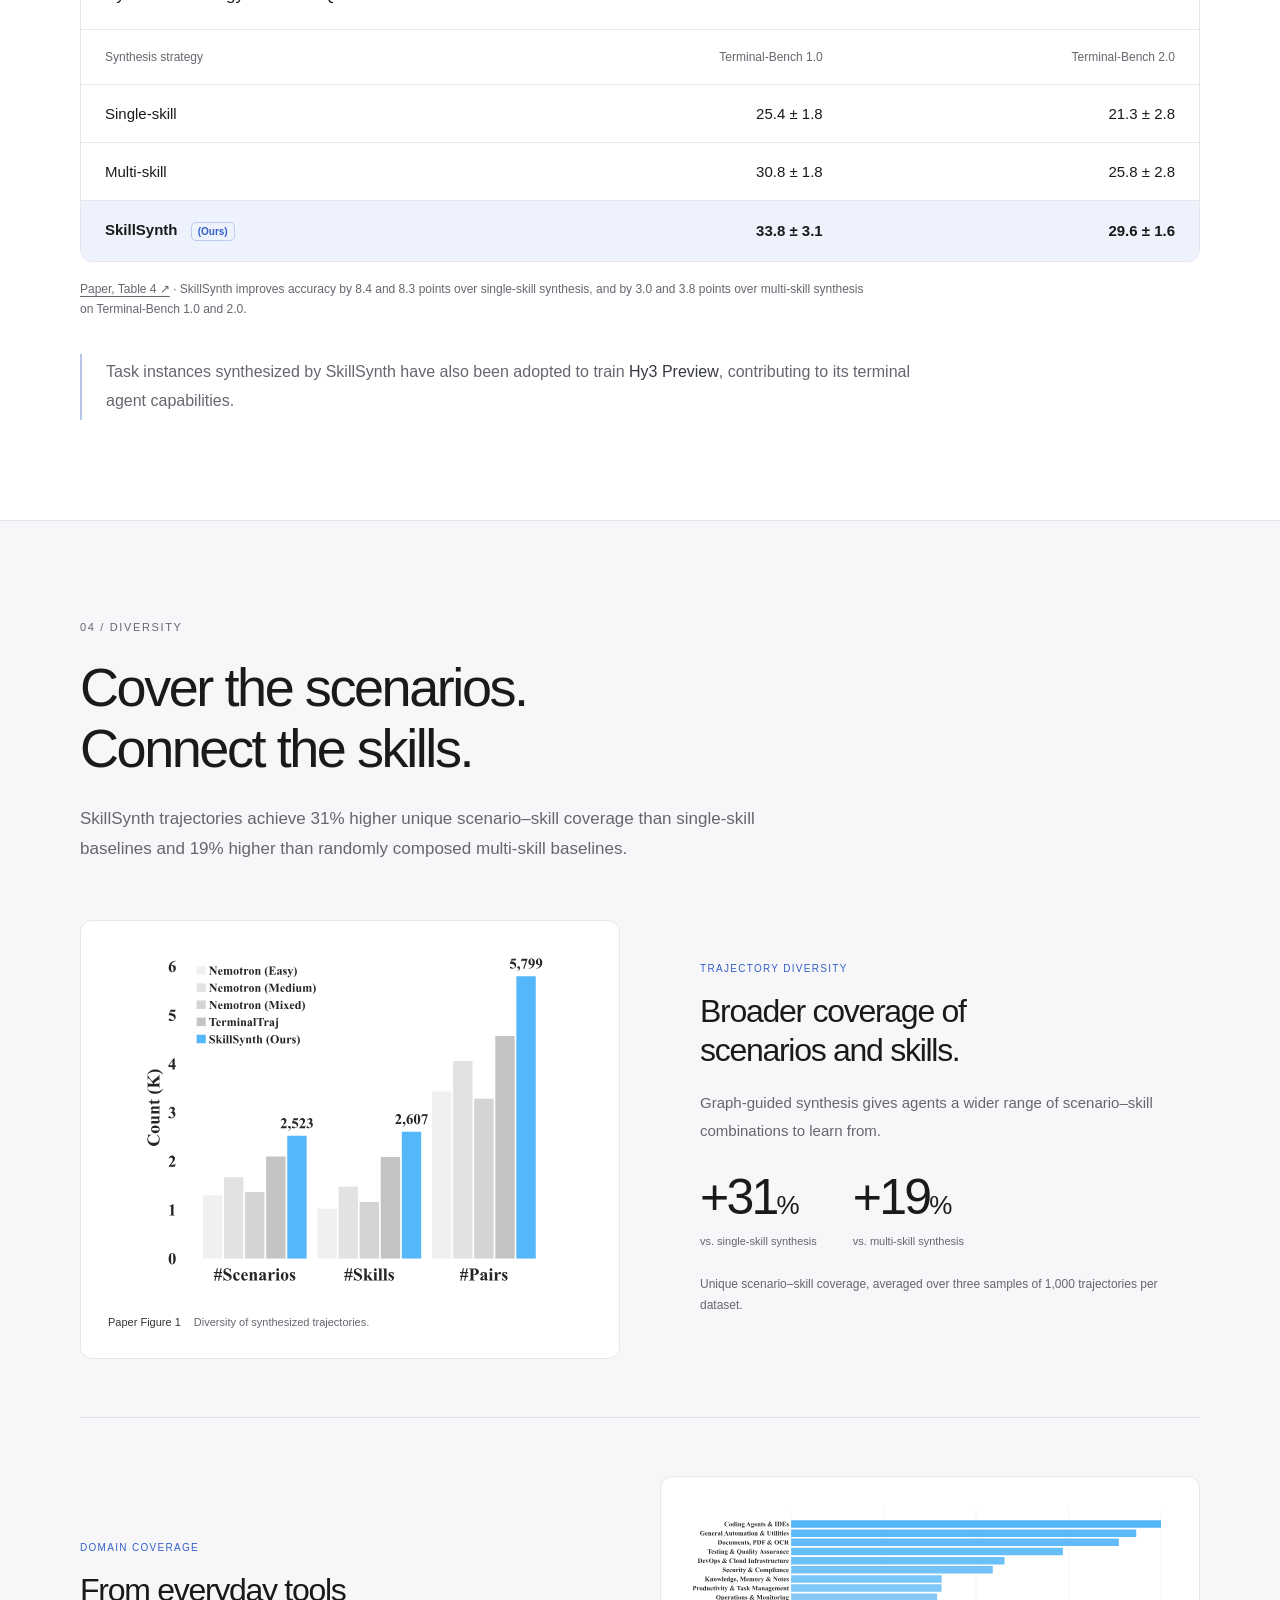
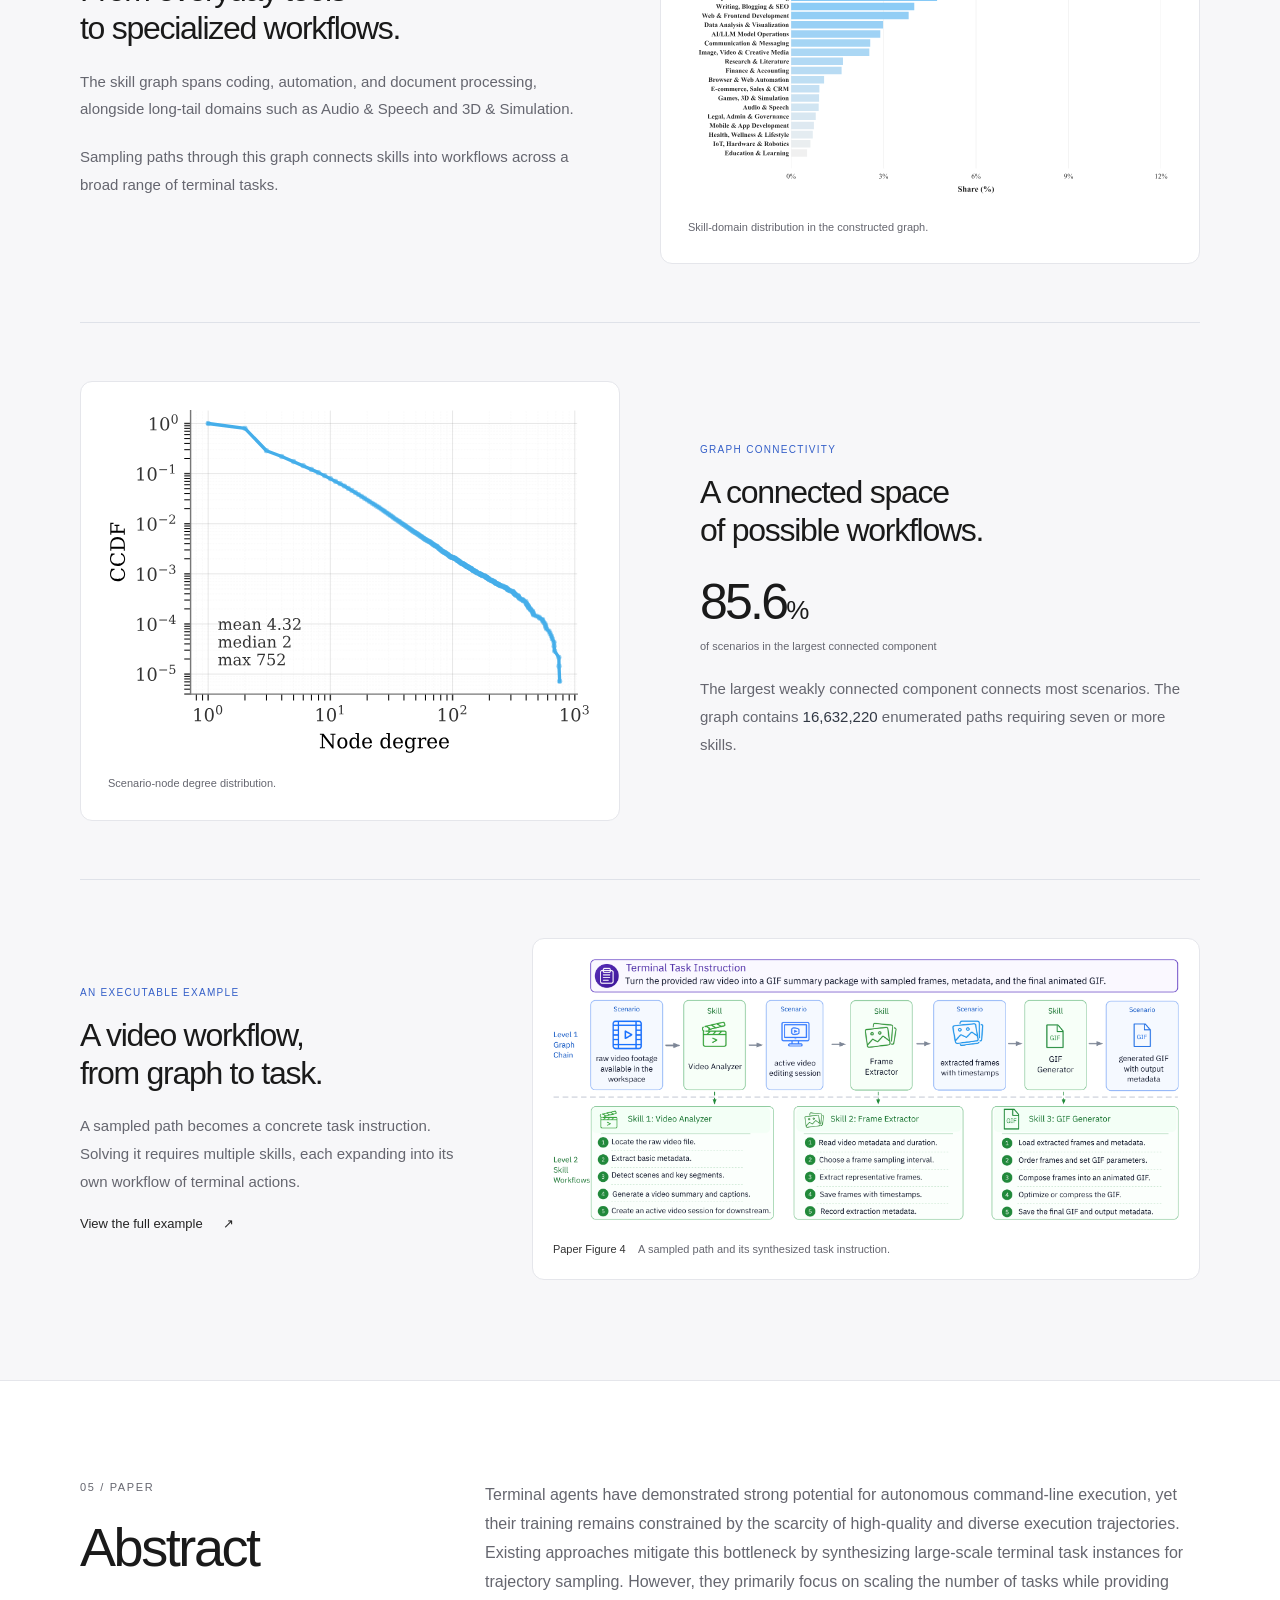
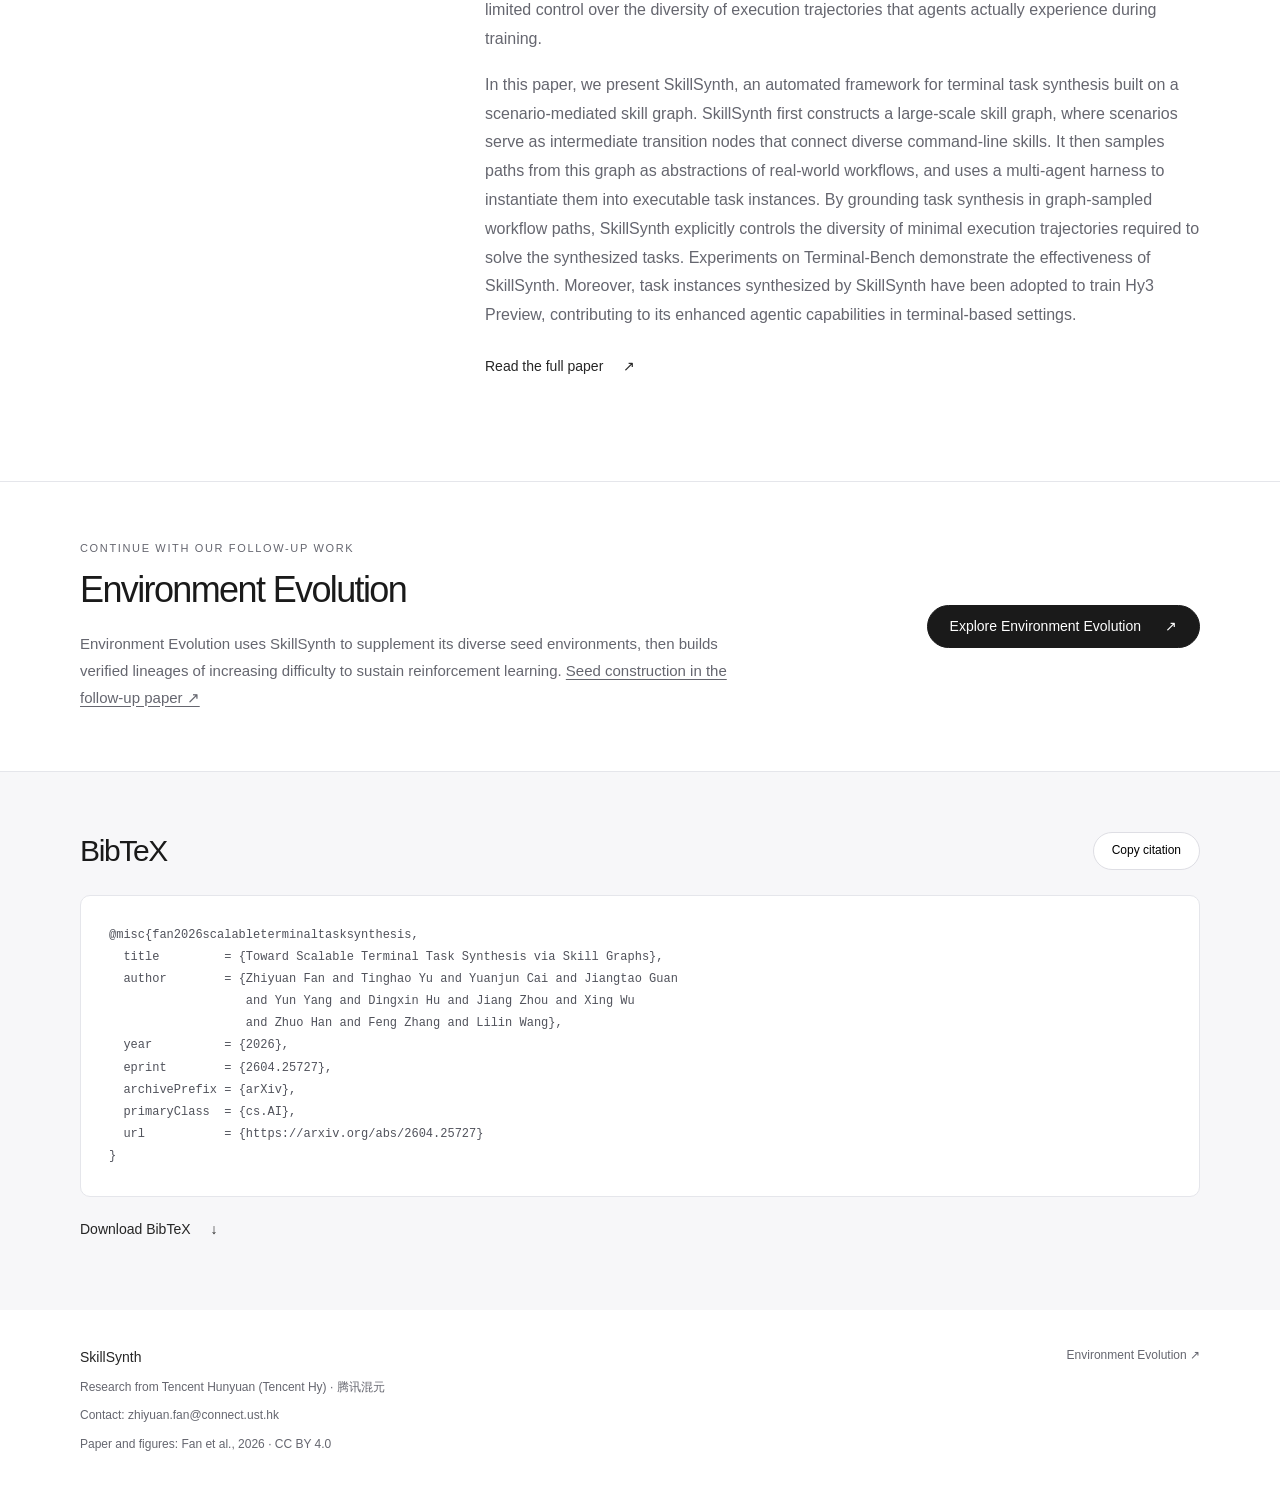
==== commit 429bc009: "update" ====
--- a/skillsynth/index.html
+++ b/skillsynth/index.html
@@ -12,15 +12,16 @@
   <meta property="og:url" content="https://environment-evolution.github.io/skillsynth/">
   <meta property="og:site_name" content="Environment Evolution &amp; SkillSynth">
   <meta property="og:locale" content="en_US">
-  <meta property="og:image" content="https://environment-evolution.github.io/assets/hy-logo.png">
-  <meta property="og:image:alt" content="Tencent Hy logo">
-  <meta property="og:image:width" content="534">
-  <meta property="og:image:height" content="96">
-  <meta name="twitter:card" content="summary">
+  <meta property="og:image" content="https://environment-evolution.github.io/assets/social/skillsynth.png">
+  <meta property="og:image:alt" content="SkillSynth — skill graph and terminal task synthesis overview">
+  <meta property="og:image:type" content="image/png">
+  <meta property="og:image:width" content="1200">
+  <meta property="og:image:height" content="630">
+  <meta name="twitter:card" content="summary_large_image">
   <meta name="twitter:title" content="SkillSynth: Terminal Task Synthesis | Tencent Hunyuan">
   <meta name="twitter:description" content="SkillSynth by Tencent Hunyuan (Tencent Hy) scales terminal task synthesis with skill graphs, providing diverse seed environments for Environment Evolution.">
-  <meta name="twitter:image" content="https://environment-evolution.github.io/assets/hy-logo.png">
-  <meta name="twitter:image:alt" content="Tencent Hy logo">
+  <meta name="twitter:image" content="https://environment-evolution.github.io/assets/social/skillsynth.png">
+  <meta name="twitter:image:alt" content="SkillSynth — skill graph and terminal task synthesis overview">
   <meta name="citation_title" content="Toward Scalable Terminal Task Synthesis via Skill Graphs">
   <meta name="citation_author" content="Zhiyuan Fan">
   <meta name="citation_author" content="Tinghao Yu">
@@ -180,6 +181,13 @@
       "license": "https://creativecommons.org/licenses/by/4.0/",
       "mainEntityOfPage": {
         "@id": "https://environment-evolution.github.io/skillsynth/#webpage"
+      },
+      "image": {
+        "@type": "ImageObject",
+        "url": "https://environment-evolution.github.io/assets/social/skillsynth.png",
+        "width": 1200,
+        "height": 630,
+        "caption": "SkillSynth — skill graph and terminal task synthesis overview"
       }
     }
   ]
@@ -203,8 +211,8 @@
       <canvas class="skill-graph-art" aria-hidden="true"></canvas>
       <div class="hero-content">
         <p class="eyebrow">HUNYUAN RESEARCH · APRIL 2026</p>
-        <h1 id="paper-title">SkillSynth<span>Toward Scalable Terminal Task Synthesis<br> via Skill Graphs</span></h1>
-        <p class="authors"><span>Zhiyuan Fan</span><span>Tinghao Yu</span><span>Yuanjun Cai</span><span>Jiangtao Guan</span><span>Yun Yang</span><span>Dingxin Hu</span><span>Jiang Zhou</span><span>Xing Wu</span><span>Zhuo Han</span><span>Feng Zhang</span><span>Lilin Wang</span></p>
+        <h1 id="paper-title">SkillSynth <span>Toward Scalable Terminal Task Synthesis <br>via Skill Graphs</span></h1>
+        <p class="authors"><span>Zhiyuan Fan,</span> <span>Tinghao Yu,</span> <span>Yuanjun Cai,</span> <span>Jiangtao Guan,</span> <span>Yun Yang,</span> <span>Dingxin Hu,</span> <span>Jiang Zhou,</span> <span>Xing Wu,</span> <span>Zhuo Han,</span> <span>Feng Zhang,</span> <span>Lilin Wang</span></p>
         <p class="affiliation">Hunyuan Team, Tencent</p>
         <div class="hero-actions"><a class="button primary" href="https://arxiv.org/abs/2604.25727">Read the paper <span aria-hidden="true">↗</span></a><a class="button" href="https://arxiv.org/pdf/2604.25727">PDF <span aria-hidden="true">↗</span></a></div>
       </div>
@@ -212,21 +220,36 @@
     </section>
 
     <section class="section" id="overview" aria-labelledby="overview-title">
-      <div class="section-heading"><p class="eyebrow">01 / OVERVIEW</p><h2 id="overview-title">Diverse workflows.<br>Executable terminal tasks.</h2></div>
-      <div class="intro-grid"><p class="lead">Scenarios connect skills.<br>Paths become tasks.</p><div class="prose"><p id="research-summary">SkillSynth is a terminal task synthesis framework from the Hunyuan Team at Tencent (Tencent Hy). It samples workflows from a scenario-mediated skill graph and uses a multi-agent harness to build, verify, and repair diverse executable tasks for training terminal agents.</p><p>In the skill graph, scenarios form the nodes and real terminal skills connect them as directed transitions. Sampling paths from this graph yields coherent workflows with diverse scenario–skill combinations.</p><p>A multi-agent harness turns each workflow into an executable task, then verifies and repairs it. The resulting tasks support trajectory collection for training terminal agents.</p></div></div>
-      <div class="highlights"><div><span class="metric">3,560</span><h3>Usable task instances</h3><p>From one fully automated run</p></div><div><span class="metric">95.7<span>%</span></span><h3>Oracle pass rate</h3><p>Across 3,721 sampled paths</p></div><div><span class="metric">+31<span>%</span></span><h3>Scenario–skill coverage</h3><p>Over single-skill synthesis</p></div></div>
-      <figure class="paper-figure"><button type="button" data-image-src="assets/figures/main_v3.png" aria-haspopup="dialog" aria-label="Open Figure 2 at full size" class="figure-preview"><img src="assets/figures/main_v3.png" alt="SkillSynth overview: sample a compositional workflow from a skill graph, instantiate it with a multi-agent harness, and verify the resulting executable terminal task." width="2040" height="778" loading="lazy"></button><figcaption><span>Figure 2</span> From a sampled scenario–skill path to an executable task instance with dual verification.</figcaption></figure>
+      <div class="section-heading"><p class="eyebrow">01 / OVERVIEW</p><h2 id="overview-title">Diverse workflows. <br>Executable terminal tasks.</h2></div>
+      <div class="intro-grid"><p class="lead">Scenarios connect skills. <br>Paths become tasks.</p><div class="prose"><p id="research-summary">SkillSynth is a terminal task synthesis framework from the Hunyuan Team at Tencent (Tencent Hy). It samples workflows from a scenario-mediated skill graph and uses a multi-agent harness to build, verify, and repair diverse executable tasks for training terminal agents.</p><p>In the skill graph, scenarios form the nodes and real terminal skills connect them as directed transitions. Sampling paths from this graph yields coherent workflows with diverse scenario–skill combinations.</p><p>A multi-agent harness turns each workflow into an executable task, then verifies and repairs it. The resulting tasks support trajectory collection for training terminal agents.</p></div></div>
+      <dl class="highlights">
+        <div>
+          <dt>Usable task instances</dt>
+          <dd class="metric">3,560</dd>
+          <dd class="metric-context">From one fully automated run</dd>
+        </div>
+        <div>
+          <dt>Oracle pass rate</dt>
+          <dd class="metric">95.7<span>%</span></dd>
+          <dd class="metric-context">Across 3,721 sampled paths</dd>
+        </div>
+        <div>
+          <dt>Scenario–skill coverage</dt>
+          <dd class="metric">+31<span>%</span></dd>
+          <dd class="metric-context">Over single-skill synthesis</dd>
+        </div>
+      </dl><figure class="paper-figure"><button type="button" data-image-src="assets/figures/main_v3.png" aria-haspopup="dialog" aria-label="Preview paper Figure 2" class="figure-preview"><img src="assets/figures/main_v3.png" alt="SkillSynth overview: sample a compositional workflow from a skill graph, instantiate it with a multi-agent harness, and verify the resulting executable terminal task." width="2040" height="778" loading="lazy"></button><figcaption><span>Paper Figure 2</span> From a sampled scenario–skill path to an executable task instance with dual verification.</figcaption></figure>
     </section>
 
     <section class="band" id="method" aria-labelledby="method-title"><div class="section">
-      <div class="section-heading"><p class="eyebrow">02 / METHOD</p><h2 id="method-title">Build the graph.<br>Sample paths. Synthesize tasks.</h2><p class="section-intro">A directed path specifies which skills to apply and the intermediate scenarios they traverse.</p></div>
+      <div class="section-heading"><p class="eyebrow">02 / METHOD</p><h2 id="method-title">Build the graph. <br>Sample paths. Synthesize tasks.</h2><p class="section-intro">A directed path specifies which skills to apply and the intermediate scenarios they traverse.</p></div>
       <div class="directions">
         <article><div class="sequence" aria-hidden="true"><i></i><b></b><i class="scenario-node"></i><b></b><i></i></div><span class="card-index">01</span><h3>Construct the skill graph</h3><p>Collect terminal skills, infer preconditions and postconditions, and align compatible scenarios to connect skills into a graph.</p></article>
         <article><div class="sequence" aria-hidden="true"><i></i><b class="skill-edge"></b><i></i><b class="skill-edge"></b><i></i></div><span class="card-index">02</span><h3>Sample diverse workflows</h3><p>Favor less-visited scenarios and less-used skills. Retain unique paths of one to seven skills without revisiting a scenario or skill within a path.</p></article>
         <article><div class="sequence" aria-hidden="true"><i class="added"></i><b></b><i class="added"></i><b></b><i class="added"></i></div><span class="card-index">03</span><h3>Synthesize and verify</h3><p>A planner designs the task; a constructor implements it. Execution and rubric checks return feedback for iterative repair.</p></article>
       </div>
       <div class="graph-layout">
-        <figure class="paper-figure white"><button type="button" data-image-src="assets/figures/Building_Graph.svg" aria-haspopup="dialog" aria-label="Open Figure 3 at full size" class="figure-preview"><img src="assets/figures/Building_Graph.svg" alt="Skill graph construction: skill filtering, scenario inference, deduplication, cross-skill alignment, and scenario merging and filtering." width="1644" height="588" loading="lazy"></button><figcaption><span>Figure 3</span> Connecting skills through compatible scenarios.</figcaption></figure>
+        <figure class="paper-figure white"><button type="button" data-image-src="assets/figures/Building_Graph.svg" aria-haspopup="dialog" aria-label="Preview paper Figure 3" class="figure-preview"><img src="assets/figures/Building_Graph.svg" alt="Skill graph construction: skill filtering, scenario inference, deduplication, cross-skill alignment, and scenario merging and filtering." width="1644" height="588" loading="lazy"></button><figcaption><span>Paper Figure 3</span> Connecting skills through compatible scenarios.</figcaption></figure>
         <div class="graph-stats"><div><strong>82,073</strong><span>Scenarios</span></div><div><strong>57,214</strong><span>Filtered skills</span></div><div><strong>185,529</strong><span>Verified bridges</span></div></div>
       </div>
       <div class="two-columns"><article><span class="small-label">EXECUTION-BASED VERIFICATION</span><h3>Check solvability</h3><p>Run the oracle solution and verification scripts inside the task container. A successful execution confirms that the task can be solved.</p></article><article><span class="small-label">RUBRIC-BASED VERIFICATION</span><h3>Check task quality</h3><p>Check instruction–test alignment and instruction self-containedness. Failed checks return diagnostic feedback to the constructor for repair.</p></article></div>
@@ -234,32 +257,32 @@
     </div></section>
 
     <section class="section" id="results" aria-labelledby="results-title">
-      <div class="section-heading"><p class="eyebrow">03 / RESULTS</p><h2 id="results-title">Better coverage.<br>Stronger terminal performance.</h2><p class="section-intro">Supervised fine-tuning on SkillSynth trajectories improves terminal capabilities across the Qwen3 dense model family.</p></div>
+      <div class="section-heading"><p class="eyebrow">03 / RESULTS</p><h2 id="results-title">Better coverage. <br>Stronger terminal performance.</h2><p class="section-intro">Supervised fine-tuning on SkillSynth trajectories improves terminal capabilities across the Qwen3 dense model family.</p></div>
       <div class="table-wrap"><table><caption>Terminal-Bench accuracy (%)</caption><thead><tr><th scope="col">Model</th><th scope="col">Terminal-Bench 1.0</th><th scope="col">Terminal-Bench 2.0</th></tr></thead><tbody><tr><th scope="row">Qwen3-8B + SkillSynth</th><td>17.1 ± 1.8</td><td>13.5 ± 2.8</td></tr><tr><th scope="row">Qwen3-14B + SkillSynth</th><td>22.9 ± 1.8</td><td>19.9 ± 1.6</td></tr><tr class="our-result"><th scope="row">Qwen3-32B + SkillSynth</th><td>33.8 ± 3.1</td><td>29.6 ± 1.6</td></tr></tbody></table></div>
       <p id="evaluation-protocol" class="result-note"><a class="source-link" href="https://arxiv.org/html/2604.25727v1#S4.T3">Paper, Table 3 ↗</a> · Mean accuracy over three independent runs with 95% confidence intervals, using the Terminus 2 scaffold on Terminal-Bench 1.0 and 2.0.</p>
       <div class="method-heading"><h3>Graph-guided synthesis matters.</h3><p>Using the same multi-agent harness, SkillSynth outperforms single-skill seeds and randomly composed multi-skill seeds.</p></div>
-      <div class="table-wrap ablation-table"><table><caption>Synthesis strategy ablation · Qwen3-32B</caption><thead><tr><th scope="col">Synthesis strategy</th><th scope="col">Terminal-Bench 1.0</th><th scope="col">Terminal-Bench 2.0</th></tr></thead><tbody><tr><th scope="row">Single-skill</th><td>25.4 ± 1.8</td><td>21.3 ± 2.8</td></tr><tr><th scope="row">Multi-skill</th><td>30.8 ± 1.8</td><td>25.8 ± 2.8</td></tr><tr class="our-result"><th scope="row">SkillSynth <span>Ours</span></th><td>33.8 ± 3.1</td><td>29.6 ± 1.6</td></tr></tbody></table></div>
+      <div class="table-wrap ablation-table"><table><caption>Synthesis strategy ablation · Qwen3-32B</caption><thead><tr><th scope="col">Synthesis strategy</th><th scope="col">Terminal-Bench 1.0</th><th scope="col">Terminal-Bench 2.0</th></tr></thead><tbody><tr><th scope="row">Single-skill</th><td>25.4 ± 1.8</td><td>21.3 ± 2.8</td></tr><tr><th scope="row">Multi-skill</th><td>30.8 ± 1.8</td><td>25.8 ± 2.8</td></tr><tr class="our-result"><th scope="row">SkillSynth <span>(Ours)</span></th><td>33.8 ± 3.1</td><td>29.6 ± 1.6</td></tr></tbody></table></div>
       <p class="result-note"><a class="source-link" href="https://arxiv.org/html/2604.25727v1#S4.T4">Paper, Table 4 ↗</a> · SkillSynth improves accuracy by 8.4 and 8.3 points over single-skill synthesis, and by 3.0 and 3.8 points over multi-skill synthesis on Terminal-Bench 1.0 and 2.0.</p>
       <div class="adoption-note"><p>Task instances synthesized by SkillSynth have also been adopted to train <strong>Hy3 Preview</strong>, contributing to its terminal agent capabilities.</p></div>
     </section>
 
     <section class="band" aria-labelledby="diversity-title"><div class="section">
-      <div class="section-heading"><p class="eyebrow">04 / DIVERSITY</p><h2 id="diversity-title">Cover the scenarios.<br>Connect the skills.</h2><p class="section-intro">SkillSynth trajectories achieve 31% higher unique scenario–skill coverage than single-skill baselines and 19% higher than randomly composed multi-skill baselines.</p></div>
+      <div class="section-heading"><p class="eyebrow">04 / DIVERSITY</p><h2 id="diversity-title">Cover the scenarios. <br>Connect the skills.</h2><p class="section-intro">SkillSynth trajectories achieve 31% higher unique scenario–skill coverage than single-skill baselines and 19% higher than randomly composed multi-skill baselines.</p></div>
       <article class="figure-story" id="trajectory-diversity" aria-labelledby="coverage-title">
-        <figure class="story-figure"><button type="button" data-image-src="assets/figures/diversity_three_metric_groups.svg" aria-haspopup="dialog" aria-label="Open Figure 1 at full size" class="figure-preview"><img src="assets/figures/diversity_three_metric_groups.svg" alt="Comparison of unique scenarios, skills, and scenario–skill pairs across task synthesis strategies, showing higher trajectory diversity with SkillSynth." width="774" height="633" loading="lazy"></button><figcaption><span>Figure 1</span> Diversity of synthesized trajectories.</figcaption></figure>
-        <div class="story-copy"><p class="small-label">TRAJECTORY DIVERSITY</p><h3 id="coverage-title">Broader coverage of<br>scenarios and skills.</h3><p>Graph-guided synthesis gives agents a wider range of scenario–skill combinations to learn from.</p><div class="story-metrics"><div><strong>+31<span>%</span></strong><span>vs. single-skill synthesis</span></div><div><strong>+19<span>%</span></strong><span>vs. multi-skill synthesis</span></div></div><p class="story-note">Unique scenario–skill coverage, averaged over three samples of 1,000 trajectories per dataset.</p></div>
+        <figure class="story-figure"><button type="button" data-image-src="assets/figures/diversity_three_metric_groups.svg" aria-haspopup="dialog" aria-label="Preview paper Figure 1" class="figure-preview"><img src="assets/figures/diversity_three_metric_groups.svg" alt="Comparison of unique scenarios, skills, and scenario–skill pairs across task synthesis strategies, showing higher trajectory diversity with SkillSynth." width="774" height="633" loading="lazy"></button><figcaption><span>Paper Figure 1</span> Diversity of synthesized trajectories.</figcaption></figure>
+        <div class="story-copy"><p class="small-label">TRAJECTORY DIVERSITY</p><h3 id="coverage-title">Broader coverage of <br>scenarios and skills.</h3><p>Graph-guided synthesis gives agents a wider range of scenario–skill combinations to learn from.</p><div class="story-metrics"><div><strong>+31<span>%</span></strong><span>vs. single-skill synthesis</span></div><div><strong>+19<span>%</span></strong><span>vs. multi-skill synthesis</span></div></div><p class="story-note">Unique scenario–skill coverage, averaged over three samples of 1,000 trajectories per dataset.</p></div>
       </article>
       <article class="figure-story image-right" id="domain-coverage" aria-labelledby="domains-title">
         <figure class="story-figure"><button type="button" data-image-src="assets/figures/category_distribution_sorted_bar_gradient.svg" aria-haspopup="dialog" aria-label="Open skill domain distribution at full size" class="figure-preview"><img src="assets/figures/category_distribution_sorted_bar_gradient.svg" alt="Distribution of skills across domains in the SkillSynth graph." width="1398" height="849" loading="lazy"></button><figcaption>Skill-domain distribution in the constructed graph.</figcaption></figure>
-        <div class="story-copy"><p class="small-label">DOMAIN COVERAGE</p><h3 id="domains-title">From everyday tools<br>to specialized workflows.</h3><p>The skill graph spans coding, automation, and document processing, alongside long-tail domains such as Audio &amp; Speech and 3D &amp; Simulation.</p><p>Sampling paths through this graph connects skills into workflows across a broad range of terminal tasks.</p></div>
+        <div class="story-copy"><p class="small-label">DOMAIN COVERAGE</p><h3 id="domains-title">From everyday tools <br>to specialized workflows.</h3><p>The skill graph spans coding, automation, and document processing, alongside long-tail domains such as Audio &amp; Speech and 3D &amp; Simulation.</p><p>Sampling paths through this graph connects skills into workflows across a broad range of terminal tasks.</p></div>
       </article>
       <article class="figure-story" id="graph-connectivity" aria-labelledby="connectivity-title">
         <figure class="story-figure"><button type="button" data-image-src="assets/figures/degree_final.svg" aria-haspopup="dialog" aria-label="Open scenario degree distribution at full size" class="figure-preview"><img src="assets/figures/degree_final.svg" alt="Scenario node degree distribution in the constructed skill graph." width="741" height="531" loading="lazy"></button><figcaption>Scenario-node degree distribution.</figcaption></figure>
-        <div class="story-copy"><p class="small-label">GRAPH CONNECTIVITY</p><h3 id="connectivity-title">A connected space<br>of possible workflows.</h3><div class="story-metrics"><div><strong>85.6<span>%</span></strong><span>of scenarios in the largest connected component</span></div></div><p>The largest weakly connected component connects most scenarios. The graph contains <strong>16,632,220</strong> enumerated paths requiring seven or more skills.</p></div>
+        <div class="story-copy"><p class="small-label">GRAPH CONNECTIVITY</p><h3 id="connectivity-title">A connected space <br>of possible workflows.</h3><div class="story-metrics"><div><strong>85.6<span>%</span></strong><span>of scenarios in the largest connected component</span></div></div><p>The largest weakly connected component connects most scenarios. The graph contains <strong>16,632,220</strong> enumerated paths requiring seven or more skills.</p></div>
       </article>
       <article class="figure-story image-right example-story" aria-labelledby="example-title">
-        <figure class="story-figure"><button type="button" data-image-src="assets/figures/Example.png" aria-haspopup="dialog" aria-label="Open Figure 4 at full size" class="figure-preview"><img src="assets/figures/Example.png" alt="An example skill-graph path in the video domain and the corresponding synthesized task instruction, requiring multiple skills in sequence." width="2028" height="847" loading="lazy"></button><figcaption><span>Figure 4</span> A sampled path and its synthesized task instruction.</figcaption></figure>
-        <div class="story-copy"><p class="small-label">AN EXECUTABLE EXAMPLE</p><h3 id="example-title">A video workflow,<br>from graph to task.</h3><p>A sampled path becomes a concrete task instruction. Solving it requires multiple skills, each expanding into its own workflow of terminal actions.</p><button type="button" data-image-src="assets/figures/Example.png" aria-haspopup="dialog" class="text-link figure-preview-link">View the full example <span aria-hidden="true">↗</span></button></div>
+        <figure class="story-figure"><button type="button" data-image-src="assets/figures/Example.png" aria-haspopup="dialog" aria-label="Preview paper Figure 4" class="figure-preview"><img src="assets/figures/Example.png" alt="An example skill-graph path in the video domain and the corresponding synthesized task instruction, requiring multiple skills in sequence." width="2028" height="847" loading="lazy"></button><figcaption><span>Paper Figure 4</span> A sampled path and its synthesized task instruction.</figcaption></figure>
+        <div class="story-copy"><p class="small-label">AN EXECUTABLE EXAMPLE</p><h3 id="example-title">A video workflow, <br>from graph to task.</h3><p>A sampled path becomes a concrete task instruction. Solving it requires multiple skills, each expanding into its own workflow of terminal actions.</p><button type="button" data-image-src="assets/figures/Example.png" aria-haspopup="dialog" class="text-link figure-preview-link">View the full example <span aria-hidden="true">↗</span></button></div>
       </article>
     </div></section>
 
--- a/styles.css
+++ b/styles.css
@@ -2,7 +2,7 @@
 *{box-sizing:border-box}html{scroll-behavior:smooth;scroll-padding-top:88px}body{margin:0}a{color:inherit;text-decoration:none}button{font:inherit;cursor:pointer}button,a{-webkit-tap-highlight-color:transparent}a:focus-visible,button:focus-visible,[tabindex]:focus-visible{outline:2px solid var(--blue);outline-offset:5px}img{display:block;max-width:100%;height:auto}figure,p{margin:0}h1,h2,h3{margin:0;font-weight:500}h2{font-size:clamp(34px,4.3vw,54px);line-height:1.13;letter-spacing:-.045em}h3{font-size:22px;line-height:1.3;letter-spacing:-.025em}[hidden]{display:none!important}.skip-link{position:fixed;left:16px;top:-80px;padding:12px 20px;background:#fff;z-index:100}.skip-link:focus{top:12px}
 .site-header{position:sticky;top:0;z-index:20;background:rgba(247,247,249,.93);backdrop-filter:blur(16px);border-bottom:1px solid var(--line)}.header-inner{max-width:1280px;margin:auto;padding:18px 40px;display:flex;align-items:center;justify-content:space-between;gap:24px}.brand img{width:134px}.header-inner nav{display:flex;align-items:center;gap:30px;font-size:13px}.header-inner nav a:hover{color:var(--blue)}.nav-paper{border:1px solid #d8d9de;border-radius:30px;padding:8px 17px}.nav-paper span{margin-left:12px}
 .hero{position:relative;isolation:isolate;overflow:hidden;min-height:740px;min-height:min(820px,calc(100svh - 69px));display:grid;place-items:center;background:var(--paper);padding:95px 24px 110px;text-align:center}.evolution-art{position:absolute;inset:0;z-index:-1;width:100%;height:100%;pointer-events:none;mask-image:radial-gradient(ellipse 35% 30% at 50% 42%,transparent 12%,#000 100%)}.hero-content{max-width:1120px;animation:arrive 1.2s ease-out both}.eyebrow{font-size:11px;letter-spacing:.15em;font-weight:500;color:var(--muted);margin-bottom:24px}.hero .eyebrow{margin-bottom:27px}h1{font-size:clamp(46px,6.8vw,88px);line-height:1.08;letter-spacing:-.06em}h1>span{display:block;font-size:clamp(30px,3.3vw,43px);line-height:1.3;font-weight:400;letter-spacing:-.03em;margin-top:17px}.authors{display:flex;justify-content:center;flex-wrap:wrap;gap:9px 22px;max-width:850px;margin:37px auto 0;font-size:15px;line-height:1.5;color:#464750}.authors span{white-space:nowrap}.affiliation{margin-top:17px;color:var(--muted);font-size:14px}.hero-actions{display:flex;justify-content:center;gap:10px;margin-top:32px}.button{display:inline-flex;align-items:center;justify-content:center;gap:24px;min-height:43px;padding:11px 22px;border:1px solid #dedee4;border-radius:28px;background:#fff;font-size:14px;line-height:1.3;transition:background .2s,transform .2s}.button:hover{background:#ededf2;transform:translateY(-1px)}.button.primary{background:#1a1a1a;color:#fff;border-color:#1a1a1a}.button.primary:hover{background:#373737}.explore{position:absolute;bottom:30px;font-size:12px;color:var(--muted);display:flex;gap:16px;align-items:center}
-.section{width:min(1120px,calc(100% - 80px));margin:0 auto;padding:100px 0}.section-heading{margin-bottom:48px}.section-intro{max-width:680px;font-size:17px;line-height:1.75;color:var(--muted);margin-top:25px}.intro-grid{display:grid;grid-template-columns:1fr 1.25fr;gap:72px}.lead{font-size:24px;line-height:1.5;letter-spacing:-.025em}.prose,.two-columns p,.scheduler-rule,.abstract-text{color:var(--muted);font-size:16px;line-height:1.8}.prose p+p,.abstract-text p+p{margin-top:17px}.highlights{display:grid;grid-template-columns:repeat(3,1fr);gap:40px;margin:58px 0;border-top:1px solid var(--line);border-bottom:1px solid var(--line);padding:38px 0}.metric{display:block;font-size:60px;line-height:1.1;letter-spacing:-.06em;font-weight:500;margin-bottom:15px}.metric>span{font-size:22px;letter-spacing:-.02em}.highlights h3{font-size:16px;margin-bottom:7px}.highlights p{font-size:13px;color:var(--muted)}.paper-figure{margin-top:38px}.paper-figure>.figure-preview{display:block;padding:20px 0}.paper-figure img{width:100%}figcaption{font-size:12px;line-height:1.7;color:var(--muted);margin-top:20px;max-width:940px}figcaption>span{color:#333;font-weight:500;margin-right:10px}.white{padding:28px;background:#fff;border:1px solid var(--line);border-radius:12px}.white>.figure-preview{padding:0}.band{background:var(--paper);border-block:1px solid var(--line)}
+.section{width:min(1120px,calc(100% - 80px));margin:0 auto;padding:100px 0}.section-heading{margin-bottom:48px}.section-intro{max-width:680px;font-size:17px;line-height:1.75;color:var(--muted);margin-top:25px}.intro-grid{display:grid;grid-template-columns:1fr 1.25fr;gap:72px}.lead{font-size:24px;line-height:1.5;letter-spacing:-.025em}.prose,.two-columns p,.scheduler-rule,.abstract-text{color:var(--muted);font-size:16px;line-height:1.8}.prose p+p,.abstract-text p+p{margin-top:17px}.highlights{display:grid;grid-template-columns:repeat(3,1fr);gap:40px;margin:58px 0;border-top:1px solid var(--line);border-bottom:1px solid var(--line);padding:38px 0}.metric{display:block;font-size:60px;line-height:1.1;letter-spacing:-.06em;font-weight:500;margin-bottom:15px}.metric>span{font-size:22px;letter-spacing:-.02em}.highlights dt{font-size:16px;margin-bottom:7px}.highlights .metric-context{font-size:13px;color:var(--muted)}.paper-figure{margin-top:38px}.paper-figure>.figure-preview{display:block;padding:20px 0}.paper-figure img{width:100%}figcaption{font-size:12px;line-height:1.7;color:var(--muted);margin-top:20px;max-width:940px}figcaption>span{color:#333;font-weight:500;margin-right:10px}.white{padding:28px;background:#fff;border:1px solid var(--line);border-radius:12px}.white>.figure-preview{padding:0}.band{background:var(--paper);border-block:1px solid var(--line)}
 .directions{display:grid;grid-template-columns:repeat(3,1fr);gap:20px}.directions article{position:relative;padding:32px 28px;background:#fff;border:1px solid var(--line);border-radius:12px}.card-index{position:absolute;right:24px;top:28px;color:#999;font-family:ui-monospace,monospace;font-size:11px}.directions p{font-size:15px;line-height:1.75;color:var(--muted);margin-top:14px}.sequence{display:flex;align-items:center;width:140px;height:44px;margin:12px 0 31px}.sequence i{width:14px;height:14px;border:1px solid #adb5c5;border-radius:50%;flex-shrink:0;background:#fff}.sequence b{height:1px;flex:1;background:#c8ced9}.sequence .added{background:#e3eafa;border-color:var(--blue);width:19px;height:19px}.sequence .scenario-node{border-color:var(--blue);border-radius:3px;transform:rotate(45deg)}.sequence .skill-edge{background:var(--blue);height:3px}.method-heading{margin-top:76px}.method-heading h3{font-size:30px}.method-heading p{margin-top:14px;color:var(--muted);line-height:1.7}.two-columns{display:grid;grid-template-columns:1fr 1fr;gap:60px;margin-top:42px}.small-label{font-size:10px;color:var(--blue);letter-spacing:.13em;display:block;margin-bottom:12px}.two-columns h3{margin-bottom:14px}.method-note{font-size:13px;line-height:1.7;color:var(--muted);margin-top:30px;padding-top:24px;border-top:1px solid var(--line)}
 .lineage{display:flex;align-items:center;justify-content:space-between;gap:20px;padding:24px 0 42px}.lineage>div{width:180px;border:1px solid var(--line);border-radius:12px;text-align:center;padding:28px 14px;background:var(--paper)}.lineage div>span{display:block;font-size:10px;letter-spacing:.08em;color:var(--muted)}.lineage strong{display:block;font-family:Georgia,serif;font-weight:400;font-size:42px;margin-top:14px}.lineage .active-generation{border-color:#b5c5ed;background:#f2f5fc}.lineage-arrow{font-size:24px;color:#b4bac6}.scheduler-rule{display:grid;grid-template-columns:1fr 1fr;gap:60px;border-top:1px solid var(--line);padding-top:30px}.scheduler-rule strong{font-weight:500;color:#292929}
 .table-wrap{overflow-x:auto;border:1px solid var(--line);border-radius:12px;background:#fff}table{border-collapse:collapse;width:100%;text-align:left;font-size:15px}caption{text-align:left;padding:24px;font-size:17px;font-weight:500}th,td{padding:20px 24px;border-top:1px solid var(--line)}thead th{font-size:12px;color:var(--muted);font-weight:400}tbody th{font-weight:400}td{font-variant-numeric:tabular-nums}th:not(:first-child),td{text-align:right}.our-result{background:#edf2fc}.our-result th,.our-result td{font-weight:600}.our-result th>span{display:inline-block;font-size:10px;border:1px solid #bccbef;color:var(--blue);border-radius:5px;padding:3px 6px;margin-left:9px;vertical-align:middle}.result-note{font-size:12px;color:var(--muted);line-height:1.7;margin-top:17px;max-width:800px}.analysis-heading{margin-top:64px;margin-bottom:25px;font-size:27px}.tabs{display:flex;gap:4px;border-bottom:1px solid #d7dae2;overflow-x:auto}.tabs button{white-space:nowrap;background:none;border:0;border-bottom:2px solid transparent;padding:15px 19px;color:var(--muted);font-size:13px}.tabs button[aria-selected=true]{border-color:#1a1a1a;color:#1a1a1a}.tabs button:hover{color:var(--blue)}.analysis-panel{background:#fff;border:1px solid var(--line);border-top:0;padding:32px;border-radius:0 0 12px 12px}.analysis-panel>p{max-width:880px;font-size:15px;line-height:1.8;color:var(--muted);margin-bottom:28px}.analysis-panel img{width:100%}.abstract-section{display:grid;grid-template-columns:1fr 2.2fr;gap:80px}.abstract-text{font-size:16px}.text-link{display:inline-flex;gap:20px;color:#252525;margin-top:24px;font-size:14px}.text-link:hover{text-decoration:underline}.citation-band{background:var(--paper);border-top:1px solid var(--line)}.citation-band .section{padding:60px 0 42px}.citation-heading{display:flex;align-items:center;justify-content:space-between;gap:20px;margin-bottom:25px}.citation-heading h2{font-size:30px}.copy-button{font-size:12px;min-height:38px;padding:10px 18px}pre{margin:0;padding:28px;background:#fff;border:1px solid var(--line);border-radius:10px;white-space:pre-wrap;overflow-wrap:anywhere;font-size:12px;line-height:1.85;color:#50525b}code{font-family:ui-monospace,SFMono-Regular,Menlo,Consolas,monospace}.copy-status{min-height:20px;font-size:12px;color:var(--muted);margin-top:10px}.site-footer{max-width:1200px;margin:auto;padding:35px 40px;display:flex;justify-content:space-between;gap:25px;color:var(--muted);font-size:12px;line-height:1.8}.site-footer>div>span{font-size:14px;color:#252525}.site-footer p{margin-top:7px}.site-footer a:hover{text-decoration:underline}.site-footer>a{white-space:nowrap}
@@ -11,7 +11,7 @@
 @keyframes arrive{from{opacity:0;transform:translateY(12px)}to{opacity:1;transform:translateY(0)}}
 @media(min-width:1600px){.hero{min-height:790px}}
 @media(max-width:900px){.header-inner{padding-inline:24px}.header-inner nav{gap:18px}.section{width:calc(100% - 48px);padding:75px 0}.hero{min-height:720px}.intro-grid{gap:35px}.directions{gap:12px}.directions article{padding:28px 20px}.directions h3{font-size:20px}.sequence{width:110px}.two-columns,.scheduler-rule{gap:35px}.abstract-section{gap:35px;grid-template-columns:1fr 2fr}.lineage{gap:12px}.lineage>div{width:150px}.metric{font-size:50px}}
-@media(max-width:600px){html{scroll-padding-top:78px}.header-inner{padding:16px 20px}.brand img{width:120px}.header-inner nav>a:not(.nav-paper){display:none}.nav-paper{font-size:12px;padding:7px 13px}.hero{min-height:720px;padding:78px 22px 90px}.hero .eyebrow{font-size:9px;letter-spacing:.11em}h1{font-size:48px;max-width:440px;line-height:1.07}h1>span{font-size:27px;margin-top:18px}.authors{font-size:12px;gap:8px 16px;margin-top:29px;max-width:340px}.affiliation{font-size:13px}.hero-actions{margin-top:27px}.explore{bottom:26px}.section{width:calc(100% - 40px);padding:58px 0}.section-heading{margin-bottom:30px}.section-heading .eyebrow{margin-bottom:18px}h2{font-size:36px}.section-intro{font-size:15px;margin-top:20px}.intro-grid,.two-columns,.scheduler-rule,.abstract-section{grid-template-columns:1fr;gap:24px}.lead{font-size:21px}.prose,.two-columns p,.scheduler-rule,.abstract-text{font-size:15px}.highlights{gap:20px 12px;margin:34px 0;padding:28px 0}.metric{font-size:36px;margin-bottom:12px}.metric>span{font-size:14px}.highlights h3{font-size:12px}.highlights p{font-size:10px;line-height:1.5}.paper-figure{margin-top:28px}.white{padding:15px}figcaption{font-size:11px;margin-top:14px}.directions{grid-template-columns:1fr;gap:14px}.directions article{padding:23px}.sequence{height:24px;margin:3px 0 22px;width:130px}.directions p{font-size:14px}.method-heading{margin-top:42px}.method-heading h3{font-size:26px}.method-heading p{font-size:14px}.two-columns{margin-top:28px;gap:30px}.lineage{gap:7px;padding-bottom:28px}.lineage>div{width:calc((100% - 54px)/4);padding:18px 5px;border-radius:8px}.lineage div>span{font-size:7px;letter-spacing:0}.lineage strong{font-size:30px}.lineage-arrow{font-size:15px}.scheduler-rule{font-size:14px;gap:16px}table{min-width:550px;font-size:13px}caption{font-size:14px;padding:19px}th,td{padding:16px 19px}thead th{font-size:11px}.result-note{font-size:11px}.analysis-heading{font-size:24px;margin-top:40px}.tabs button{font-size:12px;padding:14px}.analysis-panel{padding:20px 14px}.analysis-panel>p{font-size:13px;line-height:1.7}.abstract-section .section-heading{margin-bottom:0}.citation-band .section{padding:42px 0 25px}.citation-heading h2{font-size:26px}pre{padding:18px;font-size:10px}.site-footer{padding:28px 20px;flex-direction:column;gap:18px}}
+@media(max-width:600px){html{scroll-padding-top:78px}.header-inner{padding:16px 20px}.brand img{width:120px}.header-inner nav>a:not(.nav-paper){display:none}.nav-paper{font-size:12px;padding:7px 13px}.hero{min-height:720px;padding:78px 22px 90px}.hero .eyebrow{font-size:9px;letter-spacing:.11em}h1{font-size:48px;max-width:440px;line-height:1.07}h1>span{font-size:27px;margin-top:18px}.authors{font-size:12px;gap:8px 16px;margin-top:29px;max-width:340px}.affiliation{font-size:13px}.hero-actions{margin-top:27px}.explore{bottom:26px}.section{width:calc(100% - 40px);padding:58px 0}.section-heading{margin-bottom:30px}.section-heading .eyebrow{margin-bottom:18px}h2{font-size:36px}.section-intro{font-size:15px;margin-top:20px}.intro-grid,.two-columns,.scheduler-rule,.abstract-section{grid-template-columns:1fr;gap:24px}.lead{font-size:21px}.prose,.two-columns p,.scheduler-rule,.abstract-text{font-size:15px}.highlights{gap:20px 12px;margin:34px 0;padding:28px 0}.metric{font-size:36px;margin-bottom:12px}.metric>span{font-size:14px}.highlights dt{font-size:12px}.highlights .metric-context{font-size:10px;line-height:1.5}.paper-figure{margin-top:28px}.white{padding:15px}figcaption{font-size:11px;margin-top:14px}.directions{grid-template-columns:1fr;gap:14px}.directions article{padding:23px}.sequence{height:24px;margin:3px 0 22px;width:130px}.directions p{font-size:14px}.method-heading{margin-top:42px}.method-heading h3{font-size:26px}.method-heading p{font-size:14px}.two-columns{margin-top:28px;gap:30px}.lineage{gap:7px;padding-bottom:28px}.lineage>div{width:calc((100% - 54px)/4);padding:18px 5px;border-radius:8px}.lineage div>span{font-size:7px;letter-spacing:0}.lineage strong{font-size:30px}.lineage-arrow{font-size:15px}.scheduler-rule{font-size:14px;gap:16px}table{min-width:550px;font-size:13px}caption{font-size:14px;padding:19px}th,td{padding:16px 19px}thead th{font-size:11px}.result-note{font-size:11px}.analysis-heading{font-size:24px;margin-top:40px}.tabs button{font-size:12px;padding:14px}.analysis-panel{padding:20px 14px}.analysis-panel>p{font-size:13px;line-height:1.7}.abstract-section .section-heading{margin-bottom:0}.citation-band .section{padding:42px 0 25px}.citation-heading h2{font-size:26px}pre{padding:18px;font-size:10px}.site-footer{padding:28px 20px;flex-direction:column;gap:18px}}
 @media(prefers-reduced-motion:reduce){html{scroll-behavior:auto}.hero-content{animation:none}.button{transition:none}}
 @media print{.site-header,.evolution-art,.explore,.hero-actions,.copy-button,.tabs,.site-footer>a{display:none}.hero{min-height:0;padding:30px 0}.section{padding:30px 0;width:100%}.analysis-panel[hidden]{display:block!important}.band,.citation-band,.hero{background:white}.section-heading,figure,table{break-inside:avoid}}
 
@@ -34,3 +34,5 @@
 .image-viewer-caption{padding:16px 24px;border-top:1px solid var(--line);font-size:13px;line-height:1.6;color:var(--muted);flex-shrink:0}
 @media(max-width:600px){.image-viewer{width:calc(100vw - 20px);max-height:calc(100dvh - 24px);border-radius:12px}.image-viewer-header{padding:12px;gap:8px}.image-viewer-header h2{font-size:15px}.image-viewer-actions .button{font-size:12px;padding:8px 12px}.image-viewer-viewport{padding:12px}.image-viewer-image{max-height:calc(100dvh - 220px)}.image-viewer-caption{padding:12px;font-size:12px}}
 @media print{.image-viewer{display:none!important}}
+
+.highlights>div{display:flex;flex-direction:column}.highlights dt{font-weight:500}.highlights dd{margin:0}.highlights dd.metric{order:-1;margin-bottom:15px}@media(max-width:600px){.highlights dd.metric{margin-bottom:12px}}
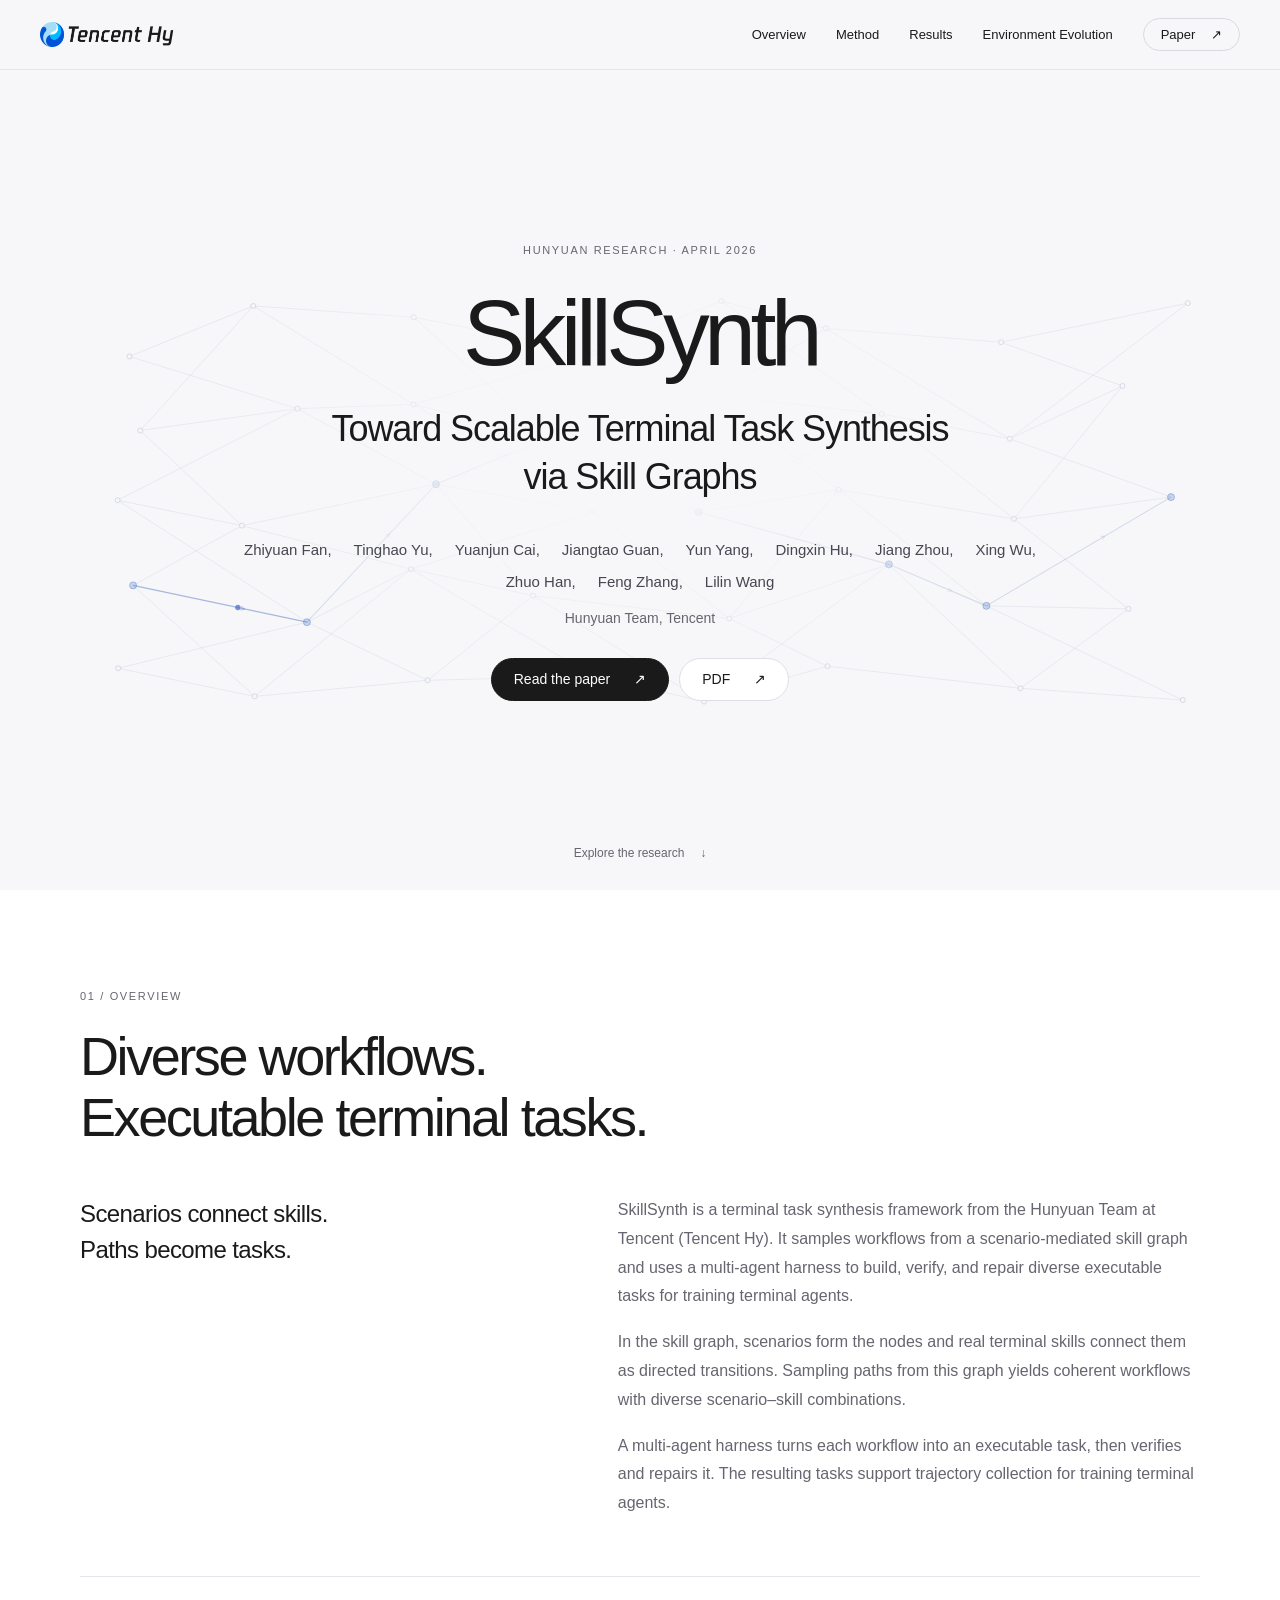
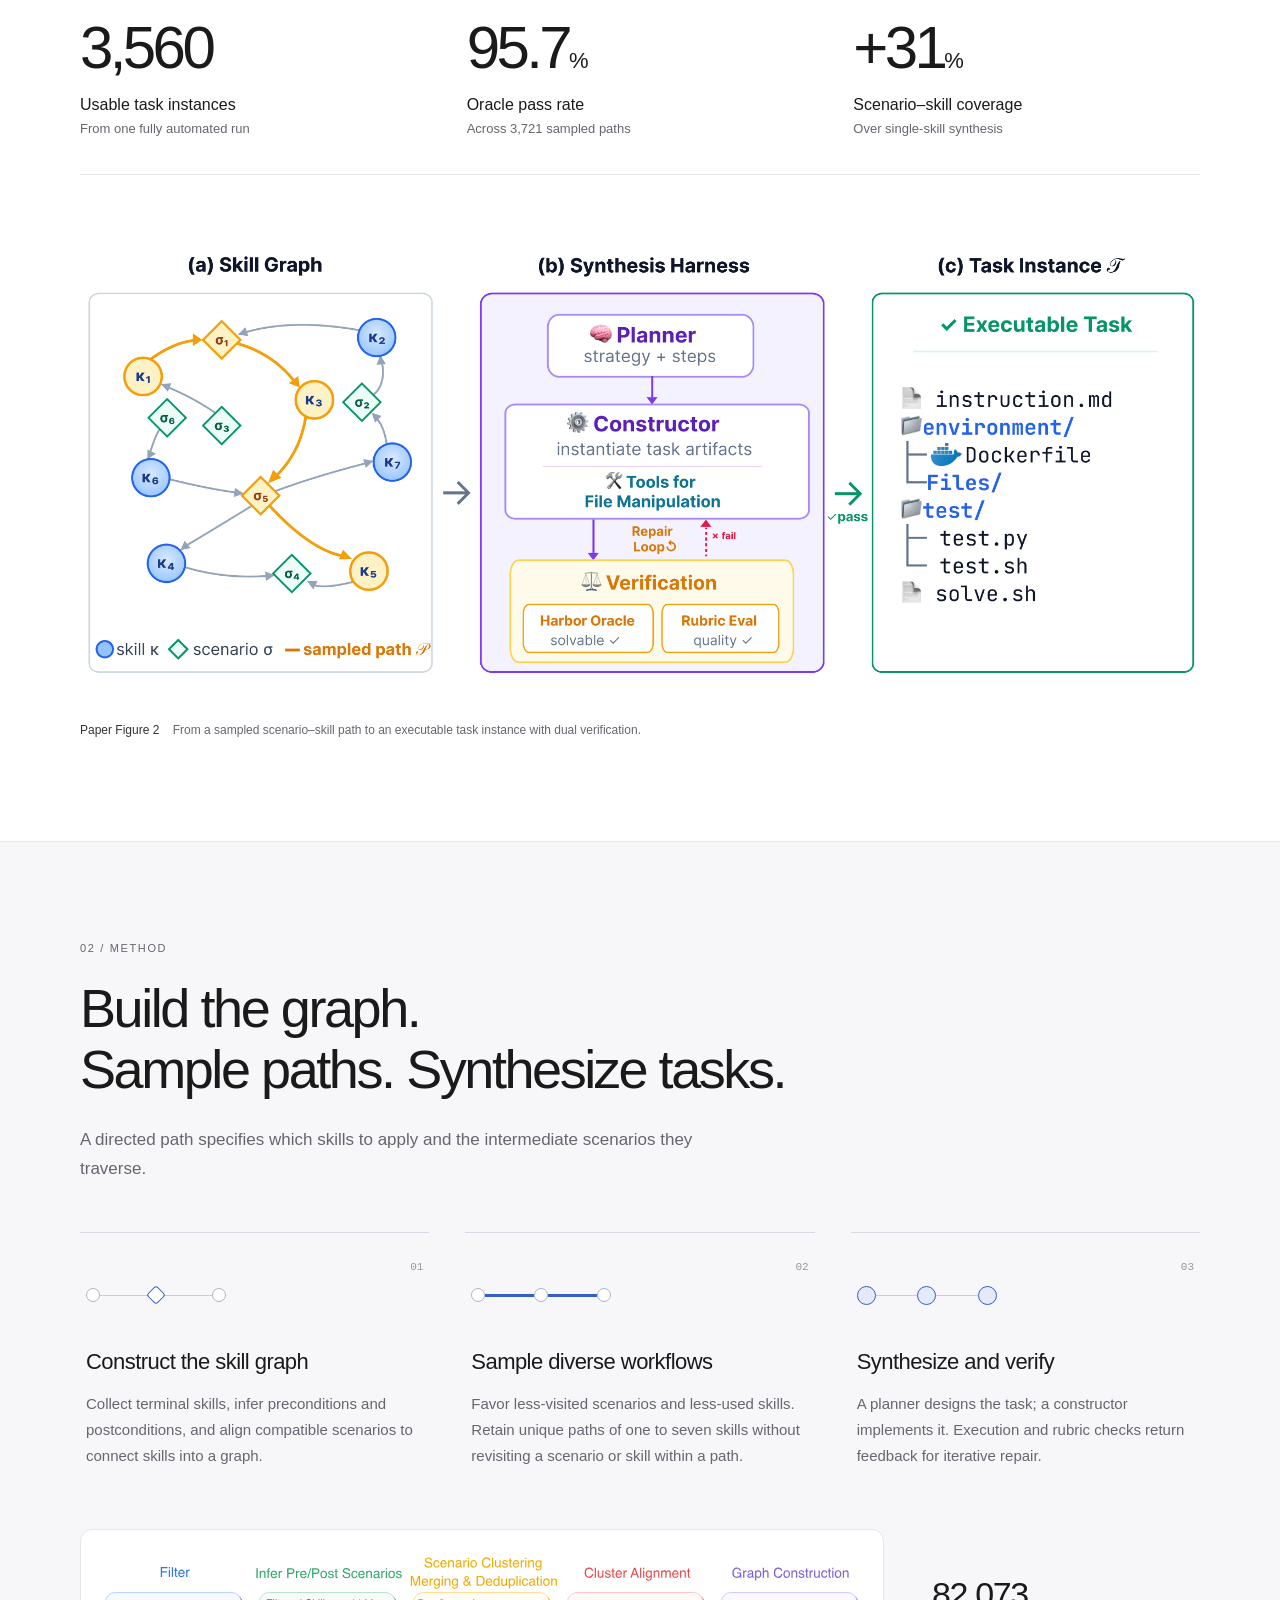
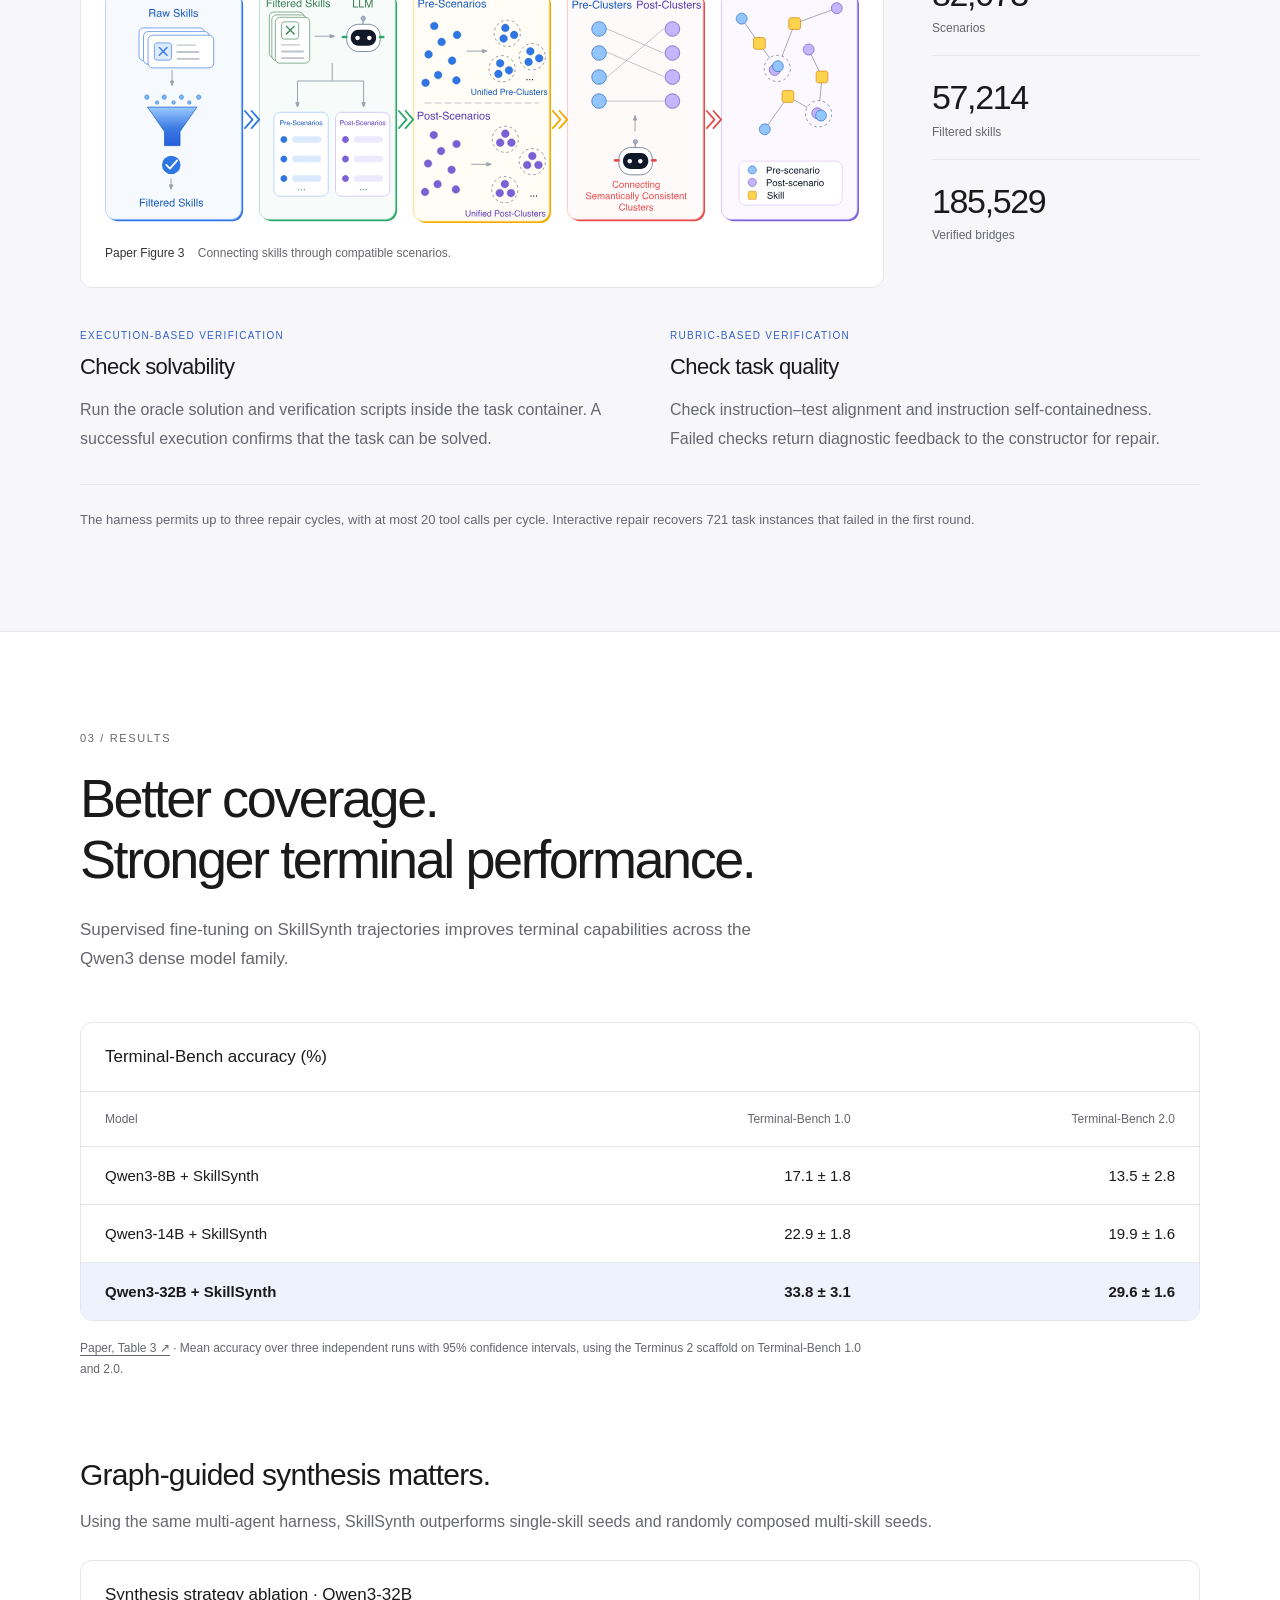
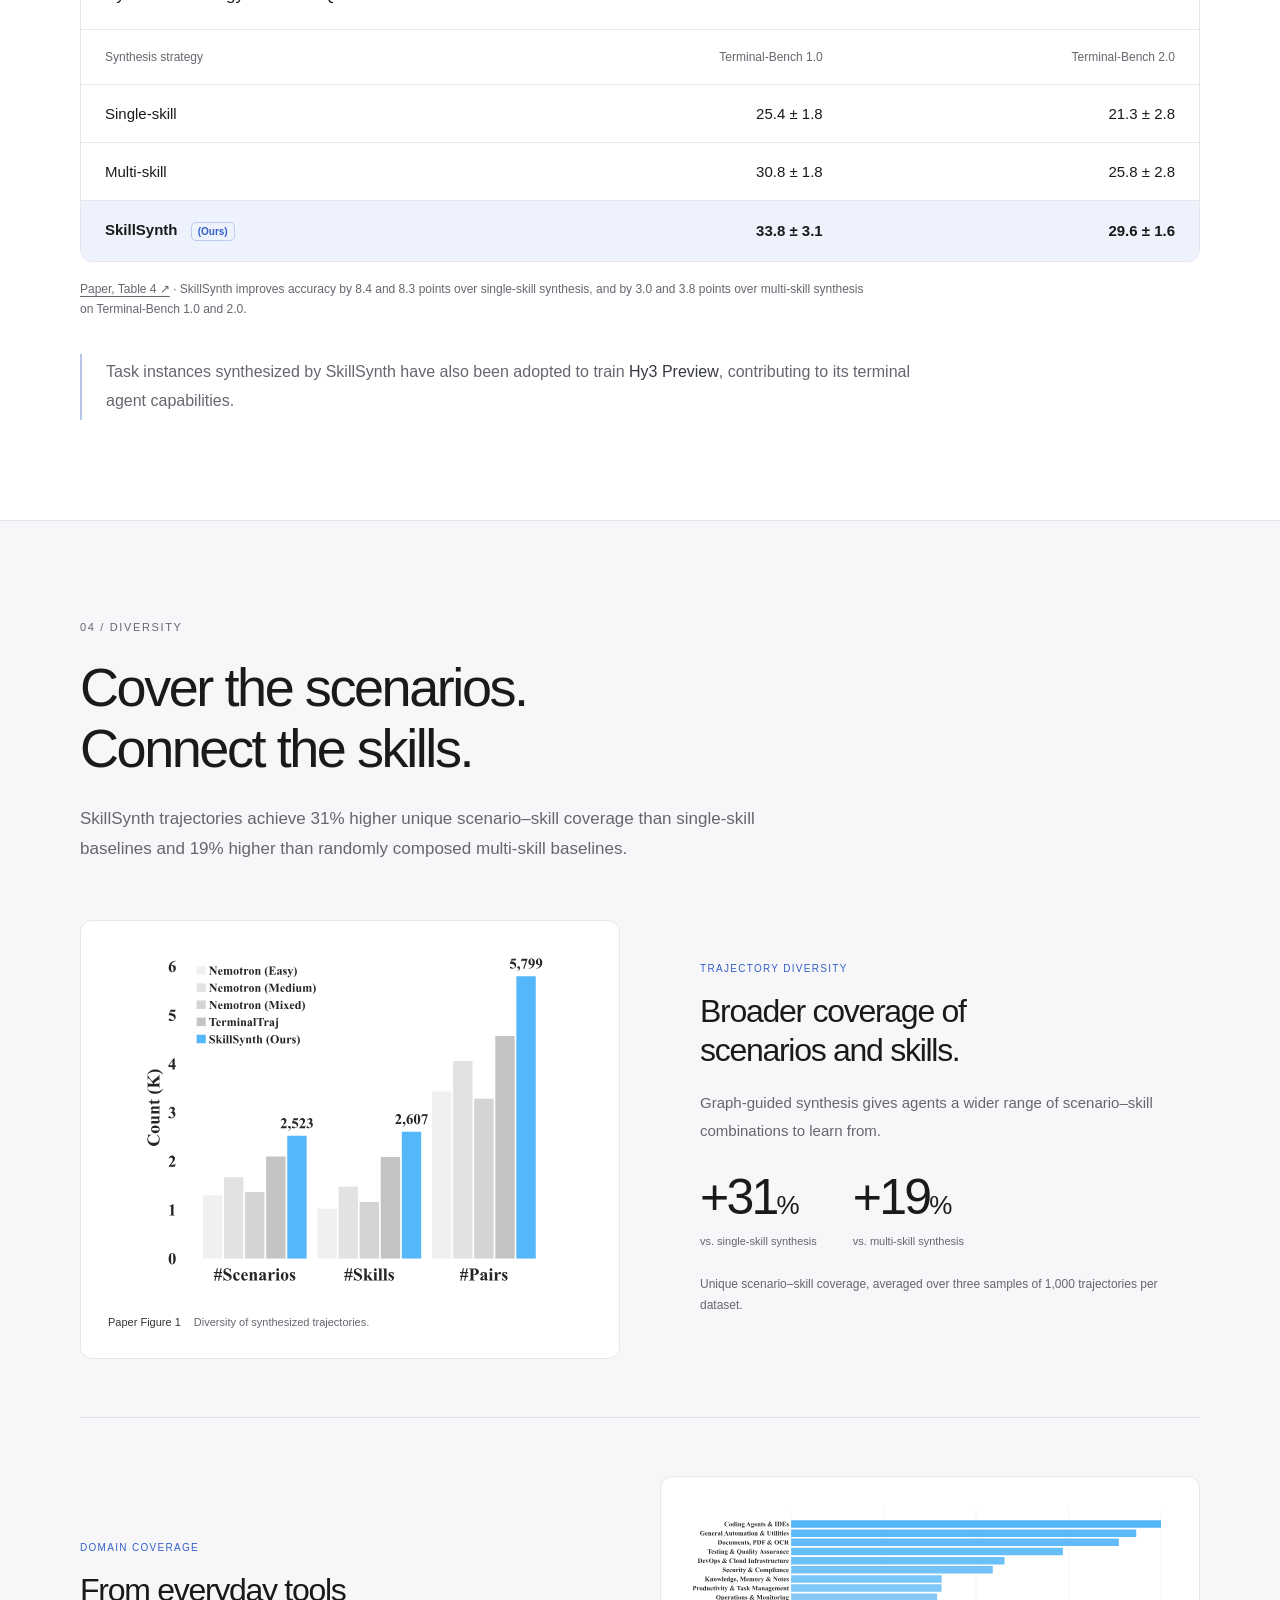
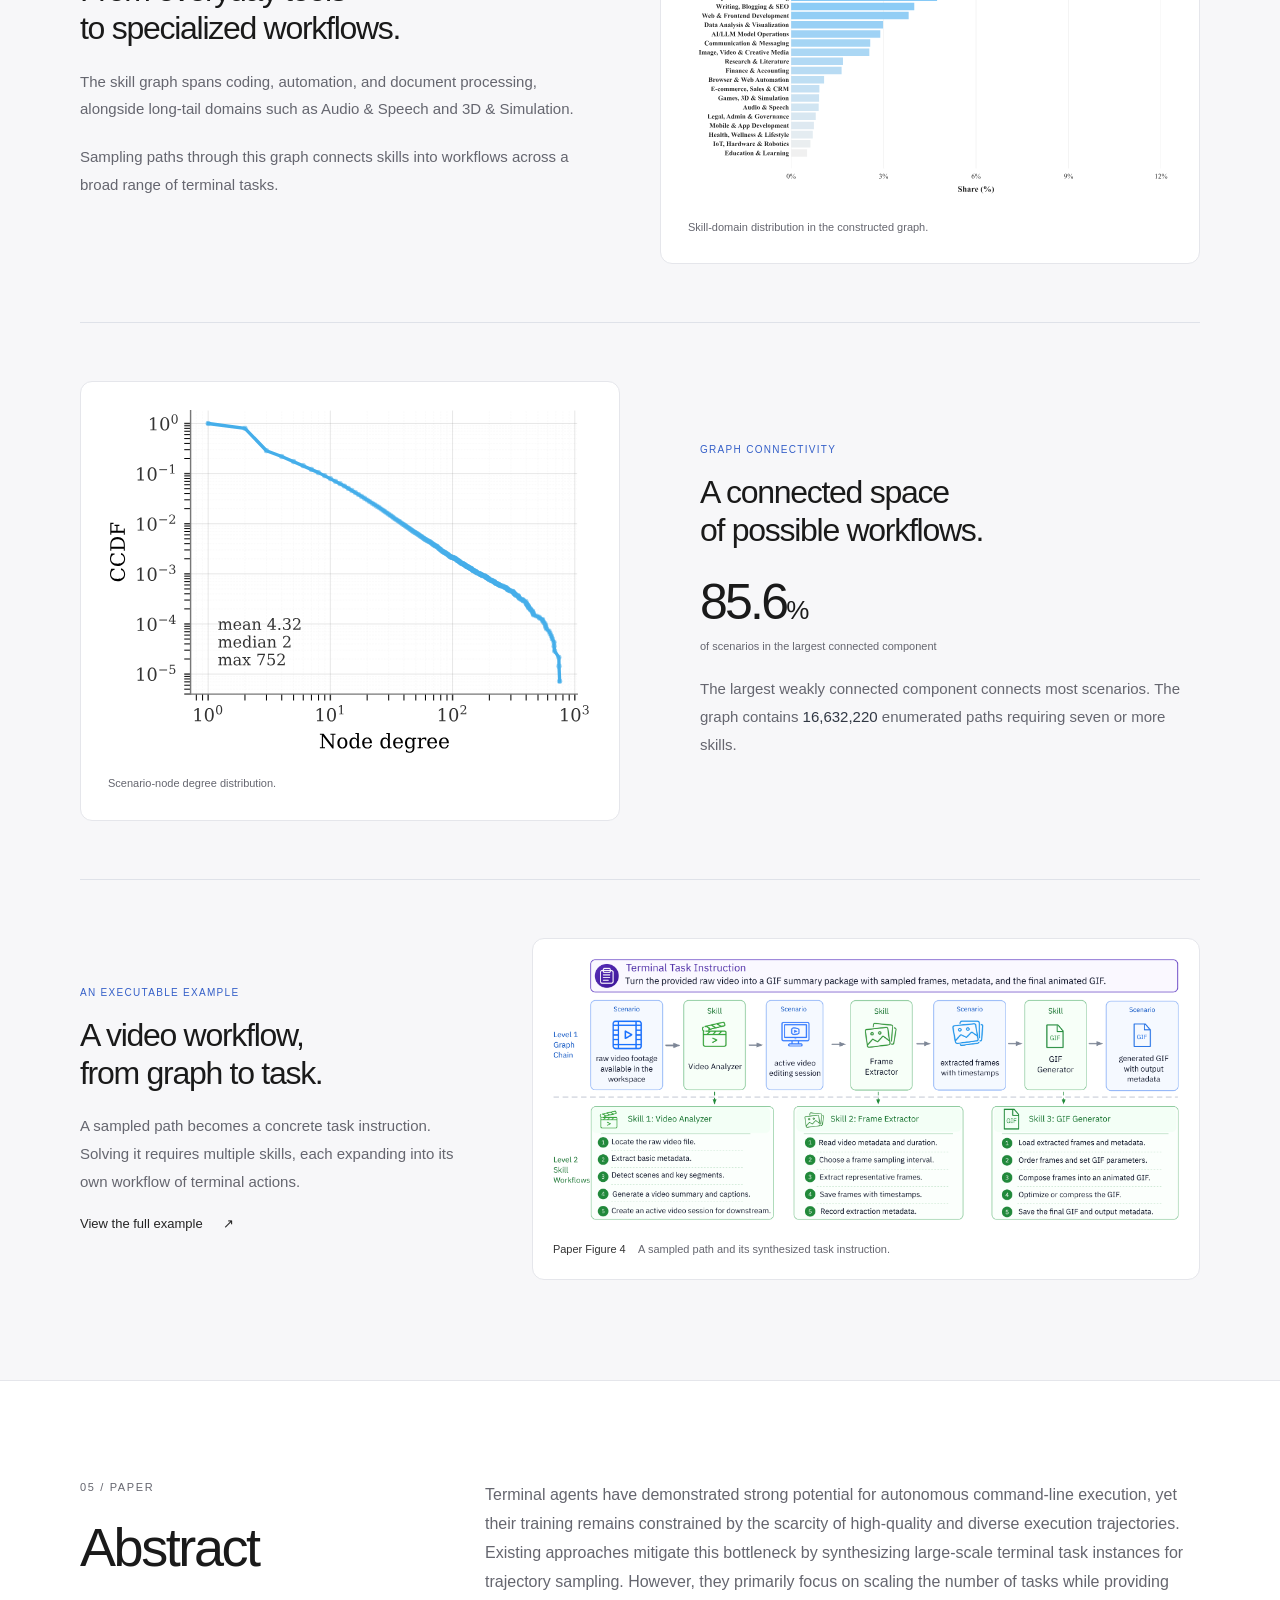
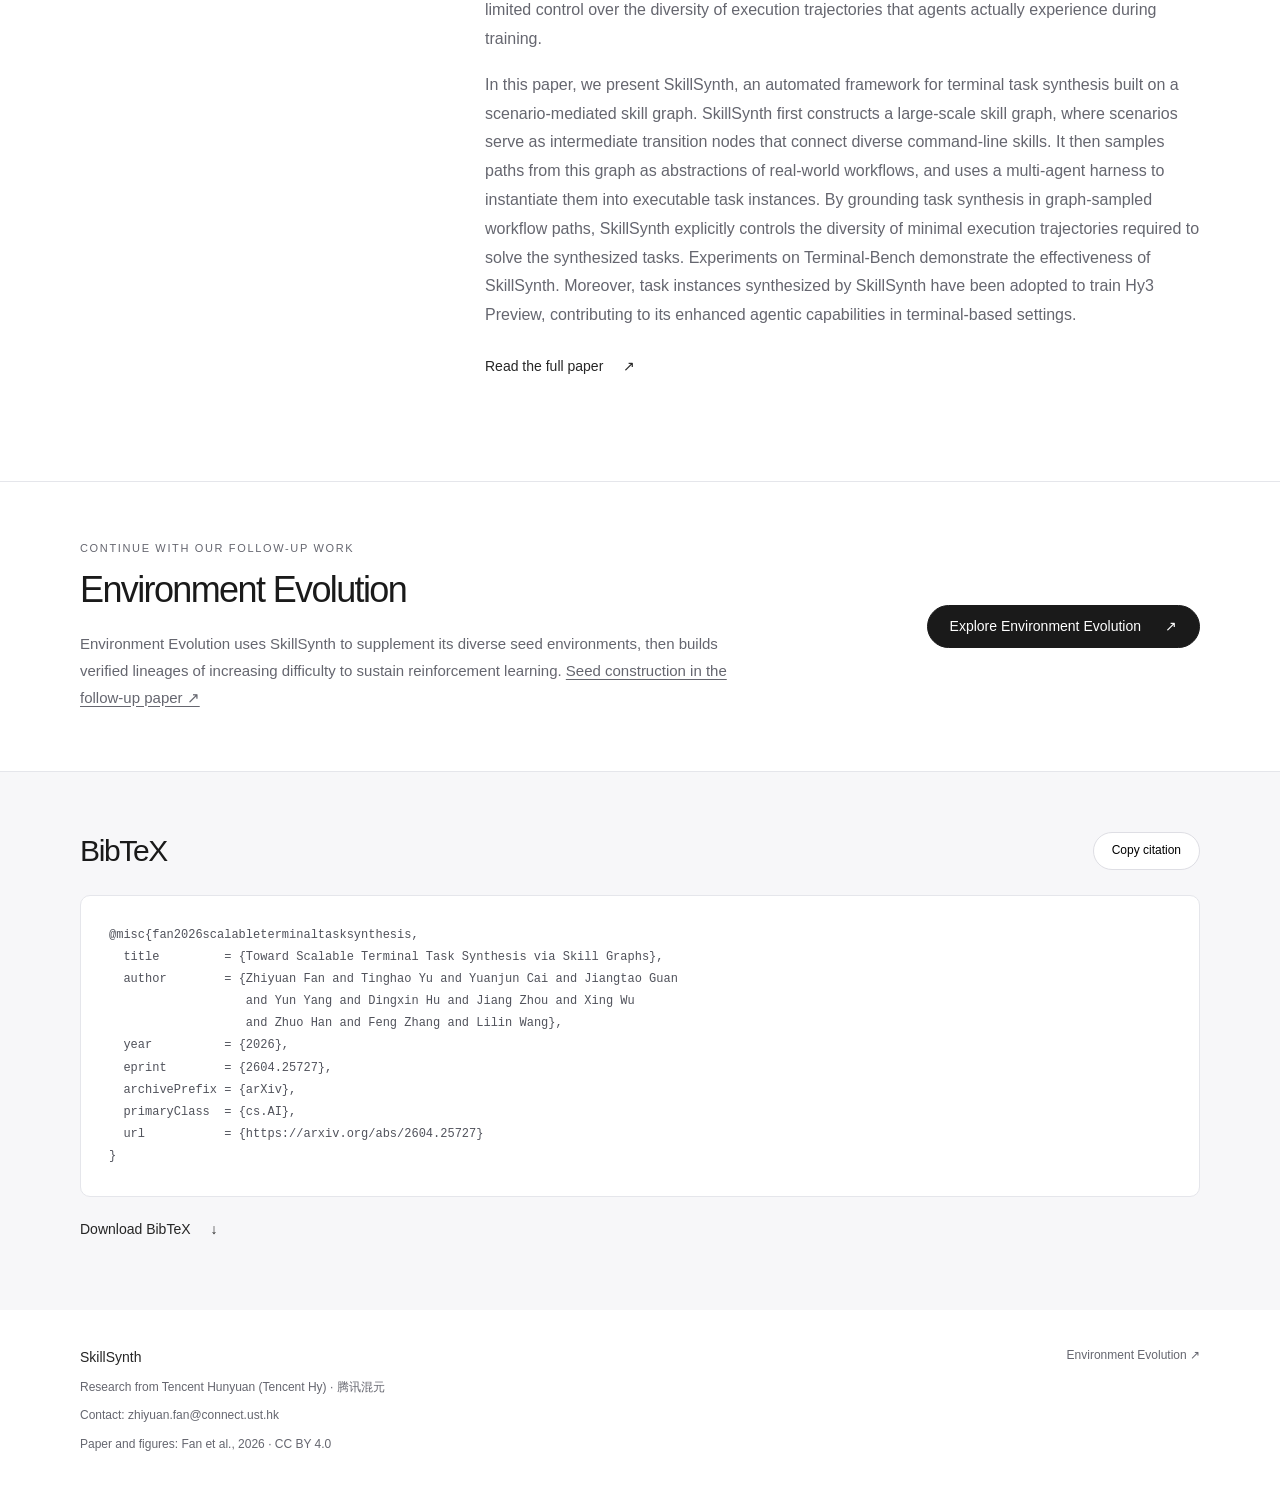
==== commit a1db3123: "update" ====
--- a/skillsynth/index.html
+++ b/skillsynth/index.html
@@ -12,16 +12,16 @@
   <meta property="og:url" content="https://environment-evolution.github.io/skillsynth/">
   <meta property="og:site_name" content="Environment Evolution &amp; SkillSynth">
   <meta property="og:locale" content="en_US">
-  <meta property="og:image" content="https://environment-evolution.github.io/assets/social/skillsynth.png">
-  <meta property="og:image:alt" content="SkillSynth — skill graph and terminal task synthesis overview">
+  <meta property="og:image" content="https://environment-evolution.github.io/assets/social/skillsynth.png?v=2">
+  <meta property="og:image:alt" content="SkillSynth — geometric skill graph with a highlighted compositional path">
   <meta property="og:image:type" content="image/png">
   <meta property="og:image:width" content="1200">
   <meta property="og:image:height" content="630">
   <meta name="twitter:card" content="summary_large_image">
   <meta name="twitter:title" content="SkillSynth: Terminal Task Synthesis | Tencent Hunyuan">
   <meta name="twitter:description" content="SkillSynth by Tencent Hunyuan (Tencent Hy) scales terminal task synthesis with skill graphs, providing diverse seed environments for Environment Evolution.">
-  <meta name="twitter:image" content="https://environment-evolution.github.io/assets/social/skillsynth.png">
-  <meta name="twitter:image:alt" content="SkillSynth — skill graph and terminal task synthesis overview">
+  <meta name="twitter:image" content="https://environment-evolution.github.io/assets/social/skillsynth.png?v=2">
+  <meta name="twitter:image:alt" content="SkillSynth — geometric skill graph with a highlighted compositional path">
   <meta name="citation_title" content="Toward Scalable Terminal Task Synthesis via Skill Graphs">
   <meta name="citation_author" content="Zhiyuan Fan">
   <meta name="citation_author" content="Tinghao Yu">
@@ -184,10 +184,10 @@
       },
       "image": {
         "@type": "ImageObject",
-        "url": "https://environment-evolution.github.io/assets/social/skillsynth.png",
+        "url": "https://environment-evolution.github.io/assets/social/skillsynth.png?v=2",
         "width": 1200,
         "height": 630,
-        "caption": "SkillSynth — skill graph and terminal task synthesis overview"
+        "caption": "SkillSynth — geometric skill graph with a highlighted compositional path"
       }
     }
   ]
